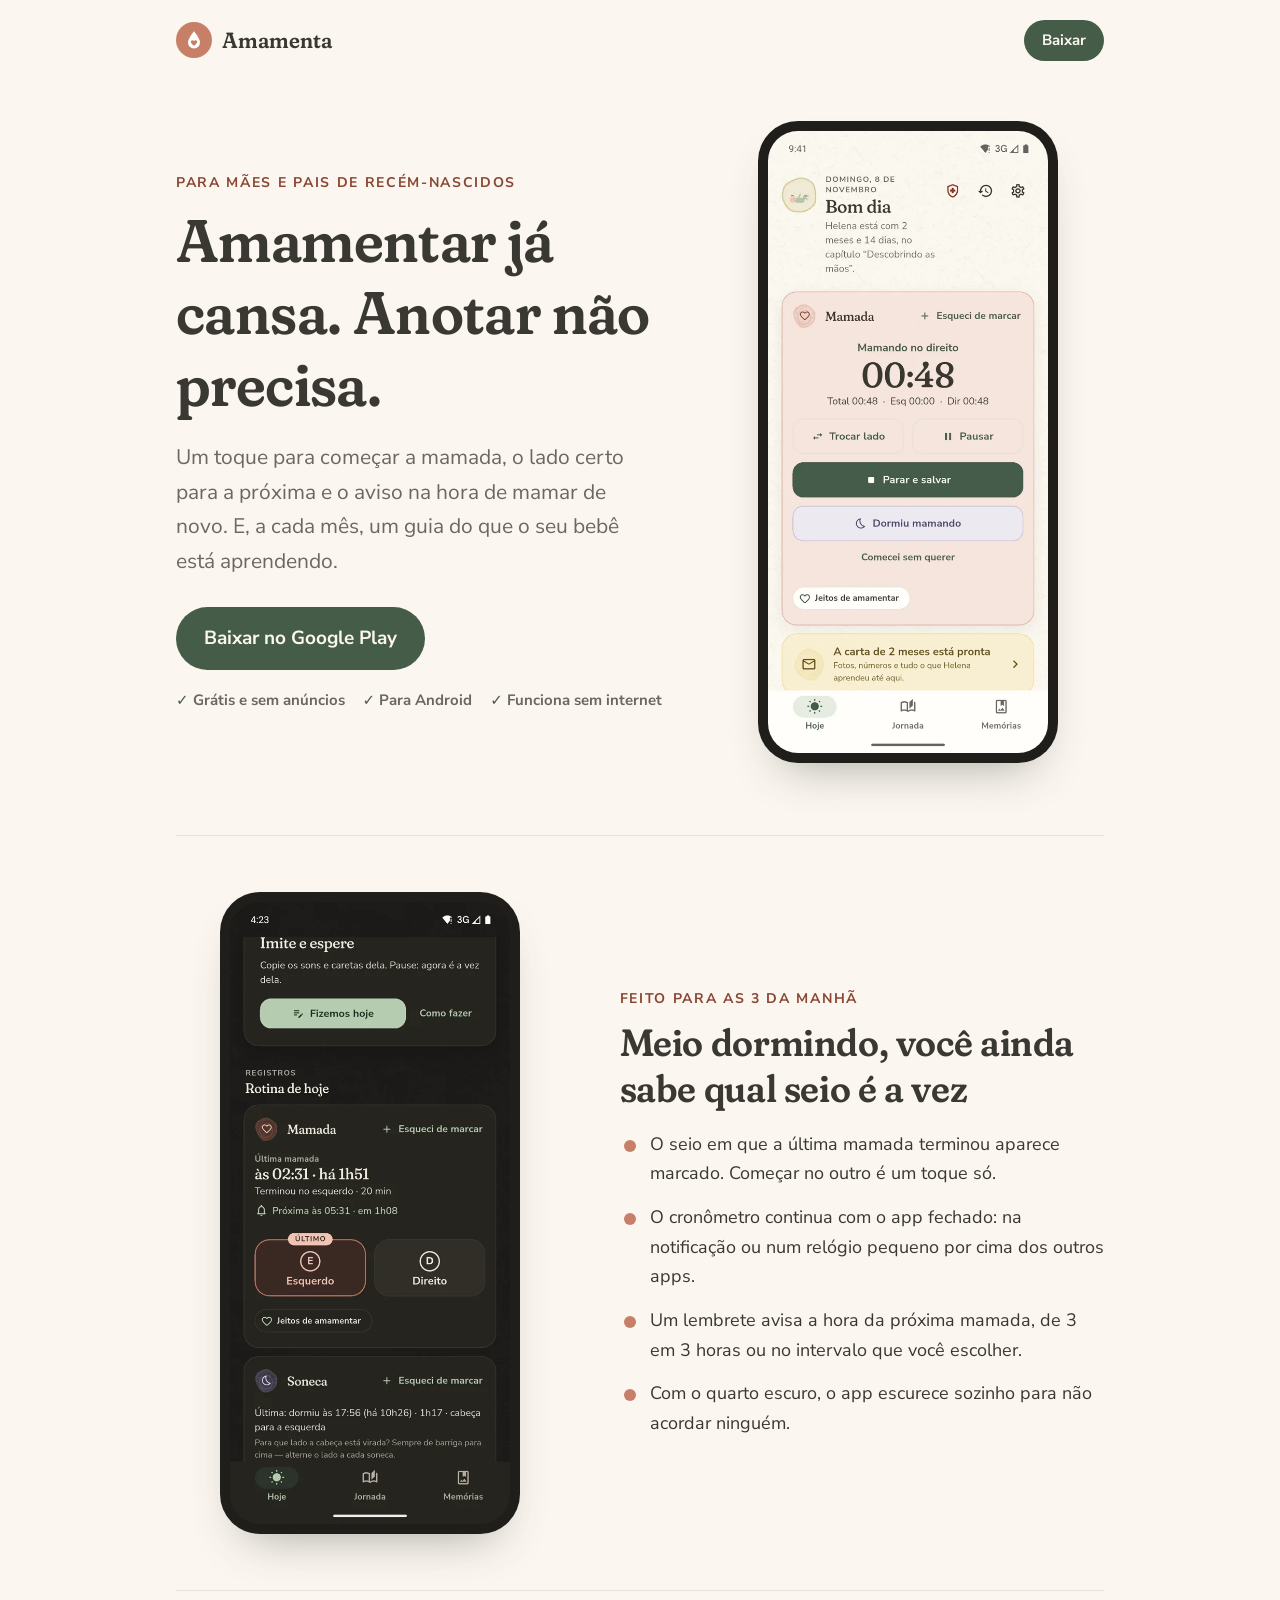
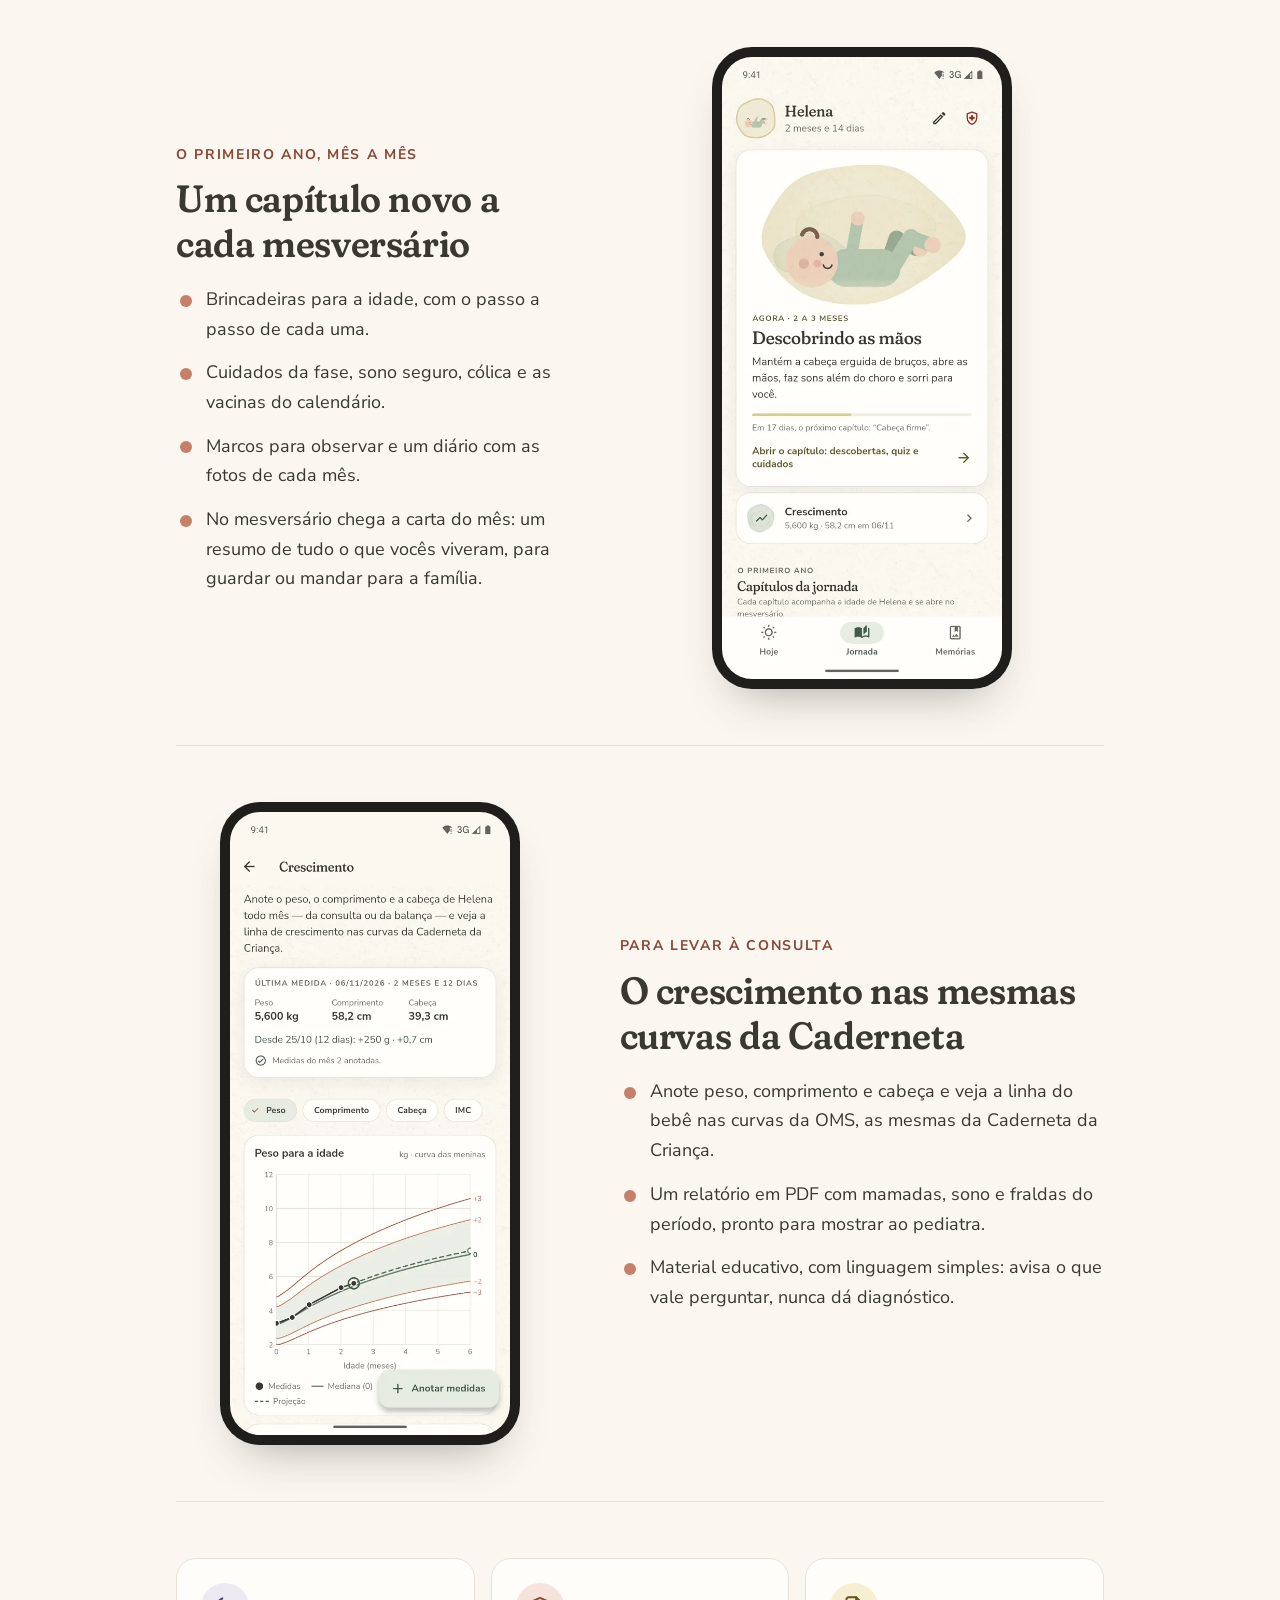
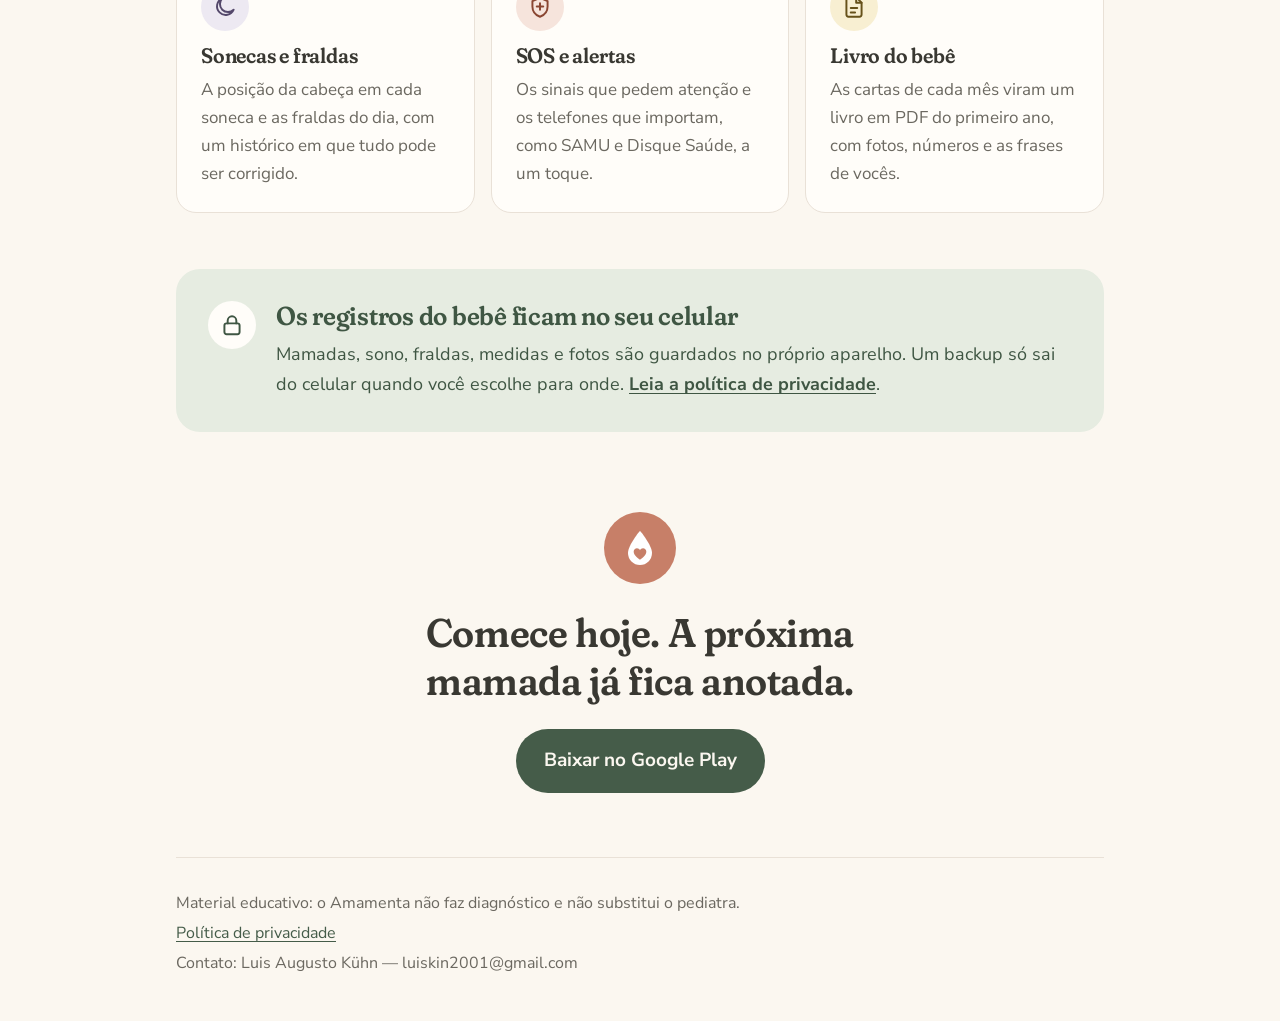
==== site/index.html @ a3dde6b7 "Add files via upload" ====
<!doctype html>
<html lang="pt-BR">
<head>
<meta charset="utf-8">
<meta name="viewport" content="width=device-width, initial-scale=1">
<title>Amamenta — o app da amamentação e do primeiro ano do bebê</title>
<meta name="description" content="Cronômetro de amamentação com o lado certo da próxima mamada, lembrete, sonecas, fraldas, curvas de crescimento e um guia do primeiro ano. Grátis, sem anúncios, para Android.">
<meta property="og:title" content="Amamenta">
<meta property="og:description" content="O lado certo da próxima mamada, o aviso na hora de mamar e um guia do primeiro ano do bebê. Grátis e sem anúncios.">
<meta property="og:type" content="website">
<meta property="og:locale" content="pt_BR">
<meta property="og:image" content="telas/cronometro.webp">
<link rel="icon" href="icone.svg" type="image/svg+xml">
<link rel="stylesheet" href="estilo.css">
</head>
<body>
<div class="pagina">
  <header class="topo">
    <a class="marca" href="./"><img src="icone.svg" alt="">Amamenta</a>
    <nav><a class="selo selo-pequeno" href="baixar.html">Baixar</a></nav>
  </header>

  <main>
    <section class="abertura">
      <div>
        <p class="sobretitulo">Para mães e pais de recém-nascidos</p>
        <h1>Amamentar já cansa. Anotar não precisa.</h1>
        <p class="lead">Um toque para começar a mamada, o lado certo para a próxima e o aviso na hora de mamar de novo. E, a cada mês, um guia do que o seu bebê está aprendendo.</p>
        <a class="selo selo-grande" href="baixar.html">Baixar no Google Play</a>
        <ul class="garantias">
          <li>Grátis e sem anúncios</li>
          <li>Para Android</li>
          <li>Funciona sem internet</li>
        </ul>
      </div>
      <figure class="celular">
        <img src="telas/cronometro.webp" width="540" height="1200" alt="Tela do Amamenta com uma mamada em andamento no seio direito, com os botões trocar lado, pausar e parar e salvar">
      </figure>
    </section>

    <section class="destaque">
      <figure class="celular">
        <img src="telas/noite-mamada.webp" width="540" height="1200" loading="lazy" alt="O Amamenta no tema escuro, de madrugada, mostrando a última mamada, o seio marcado como último e a hora da próxima">
      </figure>
      <div>
        <p class="sobretitulo">Feito para as 3 da manhã</p>
        <h2>Meio dormindo, você ainda sabe qual seio é a vez</h2>
        <ul class="beneficios">
          <li>O seio em que a última mamada terminou aparece marcado. Começar no outro é um toque só.</li>
          <li>O cronômetro continua com o app fechado: na notificação ou num relógio pequeno por cima dos outros apps.</li>
          <li>Um lembrete avisa a hora da próxima mamada, de 3 em 3 horas ou no intervalo que você escolher.</li>
          <li>Com o quarto escuro, o app escurece sozinho para não acordar ninguém.</li>
        </ul>
      </div>
    </section>

    <section class="destaque invertido">
      <figure class="celular">
        <img src="telas/jornada.webp" width="540" height="1200" loading="lazy" alt="Aba Jornada do Amamenta mostrando o capítulo Descobrindo as mãos, de 2 a 3 meses">
      </figure>
      <div>
        <p class="sobretitulo">O primeiro ano, mês a mês</p>
        <h2>Um capítulo novo a cada mesversário</h2>
        <ul class="beneficios">
          <li>Brincadeiras para a idade, com o passo a passo de cada uma.</li>
          <li>Cuidados da fase, sono seguro, cólica e as vacinas do calendário.</li>
          <li>Marcos para observar e um diário com as fotos de cada mês.</li>
          <li>No mesversário chega a carta do mês: um resumo de tudo o que vocês viveram, para guardar ou mandar para a família.</li>
        </ul>
      </div>
    </section>

    <section class="destaque">
      <figure class="celular">
        <img src="telas/crescimento.webp" width="540" height="1200" loading="lazy" alt="Gráfico de peso para a idade do Amamenta com as medidas do bebê sobre as curvas da OMS">
      </figure>
      <div>
        <p class="sobretitulo">Para levar à consulta</p>
        <h2>O crescimento nas mesmas curvas da Caderneta</h2>
        <ul class="beneficios">
          <li>Anote peso, comprimento e cabeça e veja a linha do bebê nas curvas da OMS, as mesmas da Caderneta da Criança.</li>
          <li>Um relatório em PDF com mamadas, sono e fraldas do período, pronto para mostrar ao pediatra.</li>
          <li>Material educativo, com linguagem simples: avisa o que vale perguntar, nunca dá diagnóstico.</li>
        </ul>
      </div>
    </section>

    <section class="recursos" aria-label="Também no app">
      <article class="cartao">
        <div class="mancha t-lavanda"><svg viewBox="0 0 24 24" aria-hidden="true"><path d="M20 14.5A8 8 0 1 1 9.5 4a6.5 6.5 0 0 0 10.5 10.5z"/></svg></div>
        <h3>Sonecas e fraldas</h3>
        <p>A posição da cabeça em cada soneca e as fraldas do dia, com um histórico em que tudo pode ser corrigido.</p>
      </article>
      <article class="cartao">
        <div class="mancha t-terracota"><svg viewBox="0 0 24 24" aria-hidden="true"><path d="M12 3.5l7 3v5c0 4.5-3 8-7 9.5-4-1.5-7-5-7-9.5v-5z"/><path d="M12 8.5v6M9 11.5h6"/></svg></div>
        <h3>SOS e alertas</h3>
        <p>Os sinais que pedem atenção e os telefones que importam, como SAMU e Disque Saúde, a um toque.</p>
      </article>
      <article class="cartao">
        <div class="mancha t-manteiga"><svg viewBox="0 0 24 24" aria-hidden="true"><path d="M14 3H7a2 2 0 0 0-2 2v14a2 2 0 0 0 2 2h10a2 2 0 0 0 2-2V8z"/><path d="M14 3v5h5M9 13h6M9 17h4"/></svg></div>
        <h3>Livro do bebê</h3>
        <p>As cartas de cada mês viram um livro em PDF do primeiro ano, com fotos, números e as frases de vocês.</p>
      </article>
    </section>

    <section class="faixa">
      <div class="mancha t-salvia" style="background: var(--superficie)"><svg viewBox="0 0 24 24" aria-hidden="true"><rect x="5" y="10.5" width="14" height="10" rx="2"/><path d="M8 10.5V8a4 4 0 0 1 8 0v2.5"/></svg></div>
      <div>
        <h2>Os registros do bebê ficam no seu celular</h2>
        <p>Mamadas, sono, fraldas, medidas e fotos são guardados no próprio aparelho. Um backup só sai do celular quando você escolhe para onde. <a href="privacidade.html">Leia a política de privacidade</a>.</p>
      </div>
    </section>

    <section class="chamada-final">
      <img src="icone.svg" alt="" width="72" height="72">
      <h2>Comece hoje. A próxima mamada já fica anotada.</h2>
      <a class="selo selo-grande" href="baixar.html">Baixar no Google Play</a>
    </section>
  </main>

  <footer class="rodape">
    <p>Material educativo: o Amamenta não faz diagnóstico e não substitui o pediatra.</p>
    <p><a href="privacidade.html">Política de privacidade</a></p>
    <p>Contato: Luis Augusto Kühn — luiskin2001@gmail.com</p>
  </footer>
</div>
</body>
</html>
---- site/estilo.css ----
/* Mesma paleta do app (lib/ui/design/cores.dart): papel, sálvia e terracota. */
@font-face { font-family: "Fraunces"; src: url("fontes/Fraunces-600.ttf") format("truetype"); font-weight: 600; font-display: swap; }
@font-face { font-family: "Nunito Sans"; src: url("fontes/NunitoSans-400.ttf") format("truetype"); font-weight: 400; font-display: swap; }
@font-face { font-family: "Nunito Sans"; src: url("fontes/NunitoSans-700.ttf") format("truetype"); font-weight: 700; font-display: swap; }

:root {
  color-scheme: light;
  --fundo: #FBF7F0;
  --superficie: #FFFDF9;
  --borda: #E9E1D7;
  --texto: #393832;
  --suave: #6B6860;
  --acao: #455C49;
  --salvia-lavagem: #E6ECE1;
  --salvia-tinta: #3F5643;
  --terracota: #C77F68;
  --terracota-lavagem: #F6E4DC;
  --terracota-tinta: #8A4632;
  --lavanda-lavagem: #EDE9F2;
  --lavanda-tinta: #54486B;
  --manteiga-lavagem: #F8EFD2;
  --manteiga-tinta: #66511A;
}
@media (prefers-color-scheme: dark) {
  :root {
    color-scheme: dark;
    --fundo: #1C1B18;
    --superficie: #26241F;
    --borda: #3B3831;
    --texto: #EEE9DF;
    --suave: #B7B0A4;
    --acao: #B5CDB0;
    --salvia-lavagem: #2B3329;
    --salvia-tinta: #C9D9C2;
    --terracota: #B9735E;
    --terracota-lavagem: #3A2923;
    --terracota-tinta: #F1C4B4;
    --lavanda-lavagem: #2E2B35;
    --lavanda-tinta: #D9D1E8;
    --manteiga-lavagem: #353020;
    --manteiga-tinta: #EEDB9A;
  }
}

* { box-sizing: border-box; }
html { -webkit-text-size-adjust: 100%; }
body {
  margin: 0;
  background: var(--fundo);
  color: var(--texto);
  font: 400 18px/1.65 "Nunito Sans", system-ui, -apple-system, "Segoe UI", Roboto, sans-serif;
}
a { color: var(--acao); text-underline-offset: 3px; }
a:hover { text-decoration-thickness: 2px; }
h1, h2, h3 { font-family: "Fraunces", Georgia, serif; font-weight: 600; line-height: 1.2; letter-spacing: -0.01em; }

.pagina { max-width: 960px; margin: 0 auto; padding: 0 16px; }
.estreita { max-width: 680px; }

.topo { display: flex; align-items: center; justify-content: space-between; gap: 16px; padding: 20px 0; }
.marca { display: flex; align-items: center; gap: 10px; color: var(--texto); text-decoration: none; font-family: "Fraunces", Georgia, serif; font-weight: 600; font-size: 22px; }
.marca img { width: 36px; height: 36px; }
.topo nav { display: flex; gap: 20px; white-space: nowrap; }
.topo nav a { font-weight: 700; font-size: 16px; text-decoration: none; }

.abertura { display: grid; grid-template-columns: 1.25fr 1fr; gap: 48px; align-items: center; padding: 40px 0 72px; }
.abertura h1 { font-size: clamp(38px, 6vw, 60px); margin: 0 0 20px; }
.lead { font-size: 21px; color: var(--suave); margin: 0 0 28px; max-width: 36ch; }
.sobretitulo { margin: 0 0 10px; font-size: 14px; font-weight: 700; letter-spacing: 0.12em; text-transform: uppercase; color: var(--terracota-tinta); }
.selo { display: inline-flex; align-items: center; gap: 8px; padding: 12px 20px; border-radius: 999px; background: var(--acao); color: var(--fundo); font-weight: 700; text-decoration: none; }
.selo:hover { filter: brightness(1.08); text-decoration: none; }
.selo-grande { padding: 16px 28px; font-size: 19px; }
.topo nav a.selo-pequeno { padding: 8px 18px; font-size: 15px; color: var(--fundo); }
.garantias { list-style: none; padding: 0; margin: 18px 0 0; display: flex; flex-wrap: wrap; gap: 6px 18px; color: var(--suave); font-size: 15px; font-weight: 700; }
.garantias li::before { content: "✓ "; color: var(--acao); }

/* Telas do app numa moldura de celular */
.celular { margin: 0; justify-self: center; width: min(300px, 100%); border-radius: 40px; padding: 10px; background: #1F1E1B; box-shadow: 0 24px 48px -24px rgba(57, 56, 50, 0.45); }
.celular img { display: block; width: 100%; height: auto; border-radius: 30px; }

.destaque { display: grid; grid-template-columns: 1fr 1.25fr; gap: 56px; align-items: center; padding: 56px 0; border-top: 1px solid var(--borda); }
.destaque.invertido figure { order: 2; }
.destaque h2 { font-size: clamp(28px, 4vw, 38px); margin: 0 0 18px; }
.beneficios { list-style: none; padding: 0; margin: 0; display: grid; gap: 14px; }
.beneficios li { position: relative; padding-left: 30px; }
.beneficios li::before { content: ""; position: absolute; left: 4px; top: 0.55em; width: 12px; height: 12px; border-radius: 50%; background: var(--terracota); }

.chamada-final { text-align: center; padding: 24px 0 64px; }
.chamada-final h2 { font-size: clamp(28px, 4.5vw, 40px); margin: 16px auto 24px; max-width: 18ch; }

.recursos { display: grid; grid-template-columns: repeat(3, 1fr); gap: 16px; padding: 56px 0; border-top: 1px solid var(--borda); }
.cartao { background: var(--superficie); border: 1px solid var(--borda); border-radius: 20px; padding: 24px; }
.cartao h3 { font-size: 21px; margin: 12px 0 8px; }
.cartao p { margin: 0; color: var(--suave); font-size: 17px; }
.mancha { width: 48px; height: 48px; border-radius: 50%; display: grid; place-items: center; }
.mancha svg { width: 26px; height: 26px; fill: none; stroke: currentColor; stroke-width: 1.8; stroke-linecap: round; stroke-linejoin: round; }
.t-terracota { background: var(--terracota-lavagem); color: var(--terracota-tinta); }
.t-salvia { background: var(--salvia-lavagem); color: var(--salvia-tinta); }
.t-lavanda { background: var(--lavanda-lavagem); color: var(--lavanda-tinta); }
.t-manteiga { background: var(--manteiga-lavagem); color: var(--manteiga-tinta); }

.faixa { background: var(--salvia-lavagem); color: var(--salvia-tinta); border-radius: 24px; padding: 32px; margin-bottom: 56px; display: grid; grid-template-columns: auto 1fr; gap: 20px; align-items: start; }
.faixa h2 { margin: 0 0 8px; font-size: 26px; }
.faixa p { margin: 0; }
.faixa a { color: inherit; font-weight: 700; }

.rodape { border-top: 1px solid var(--borda); padding: 28px 0 40px; color: var(--suave); font-size: 16px; }
.rodape p { margin: 4px 0; }

/* Política de privacidade */
.politica h1 { font-size: clamp(30px, 5vw, 40px); margin: 24px 0 4px; }
.politica h2 { font-size: 23px; margin: 36px 0 8px; color: var(--acao); }
.politica p, .politica li { margin: 8px 0; }
.politica ul { padding-left: 22px; }
.politica .data { color: var(--suave); font-size: 16px; margin: 0; }

@media (max-width: 760px) {
  body { font-size: 17px; }
  .abertura { grid-template-columns: 1fr; gap: 40px; padding: 16px 0 48px; }
  .lead { font-size: 19px; }
  .destaque { grid-template-columns: 1fr; gap: 32px; padding: 40px 0; }
  .destaque figure, .destaque.invertido figure { order: 2; }
  .celular { width: min(270px, 80%); }
  .recursos { grid-template-columns: 1fr; }
  .faixa { grid-template-columns: 1fr; padding: 24px; }
}

/* Baixar */
.convite h1 { font-size: clamp(32px, 5.5vw, 44px); margin: 24px 0 12px; }
.convite p { font-size: 19px; color: var(--suave); margin: 0 0 32px; }
.passos { list-style: none; margin: 0 0 40px; padding: 0; display: grid; gap: 16px; }
.passos .cartao { display: grid; grid-template-columns: auto 1fr; gap: 20px; align-items: start; }
.passos h2 { font-size: 22px; margin: 6px 0 8px; }
.passos p { margin: 0 0 18px; color: var(--suave); font-size: 17px; }
.passos strong { color: var(--texto); }
.numero { width: 48px; height: 48px; border-radius: 50%; display: grid; place-items: center; font-family: "Fraunces", Georgia, serif; font-weight: 600; font-size: 22px; }
.duvidas { margin-bottom: 48px; }
.duvidas h2 { font-size: 26px; margin: 0 0 8px; }
.duvidas h3 { font-family: "Nunito Sans", system-ui, sans-serif; font-weight: 700; font-size: 18px; margin: 24px 0 4px; }
.duvidas p { margin: 0; color: var(--suave); }
@media (max-width: 760px) {
  .passos .cartao { grid-template-columns: 1fr; gap: 8px; }
}
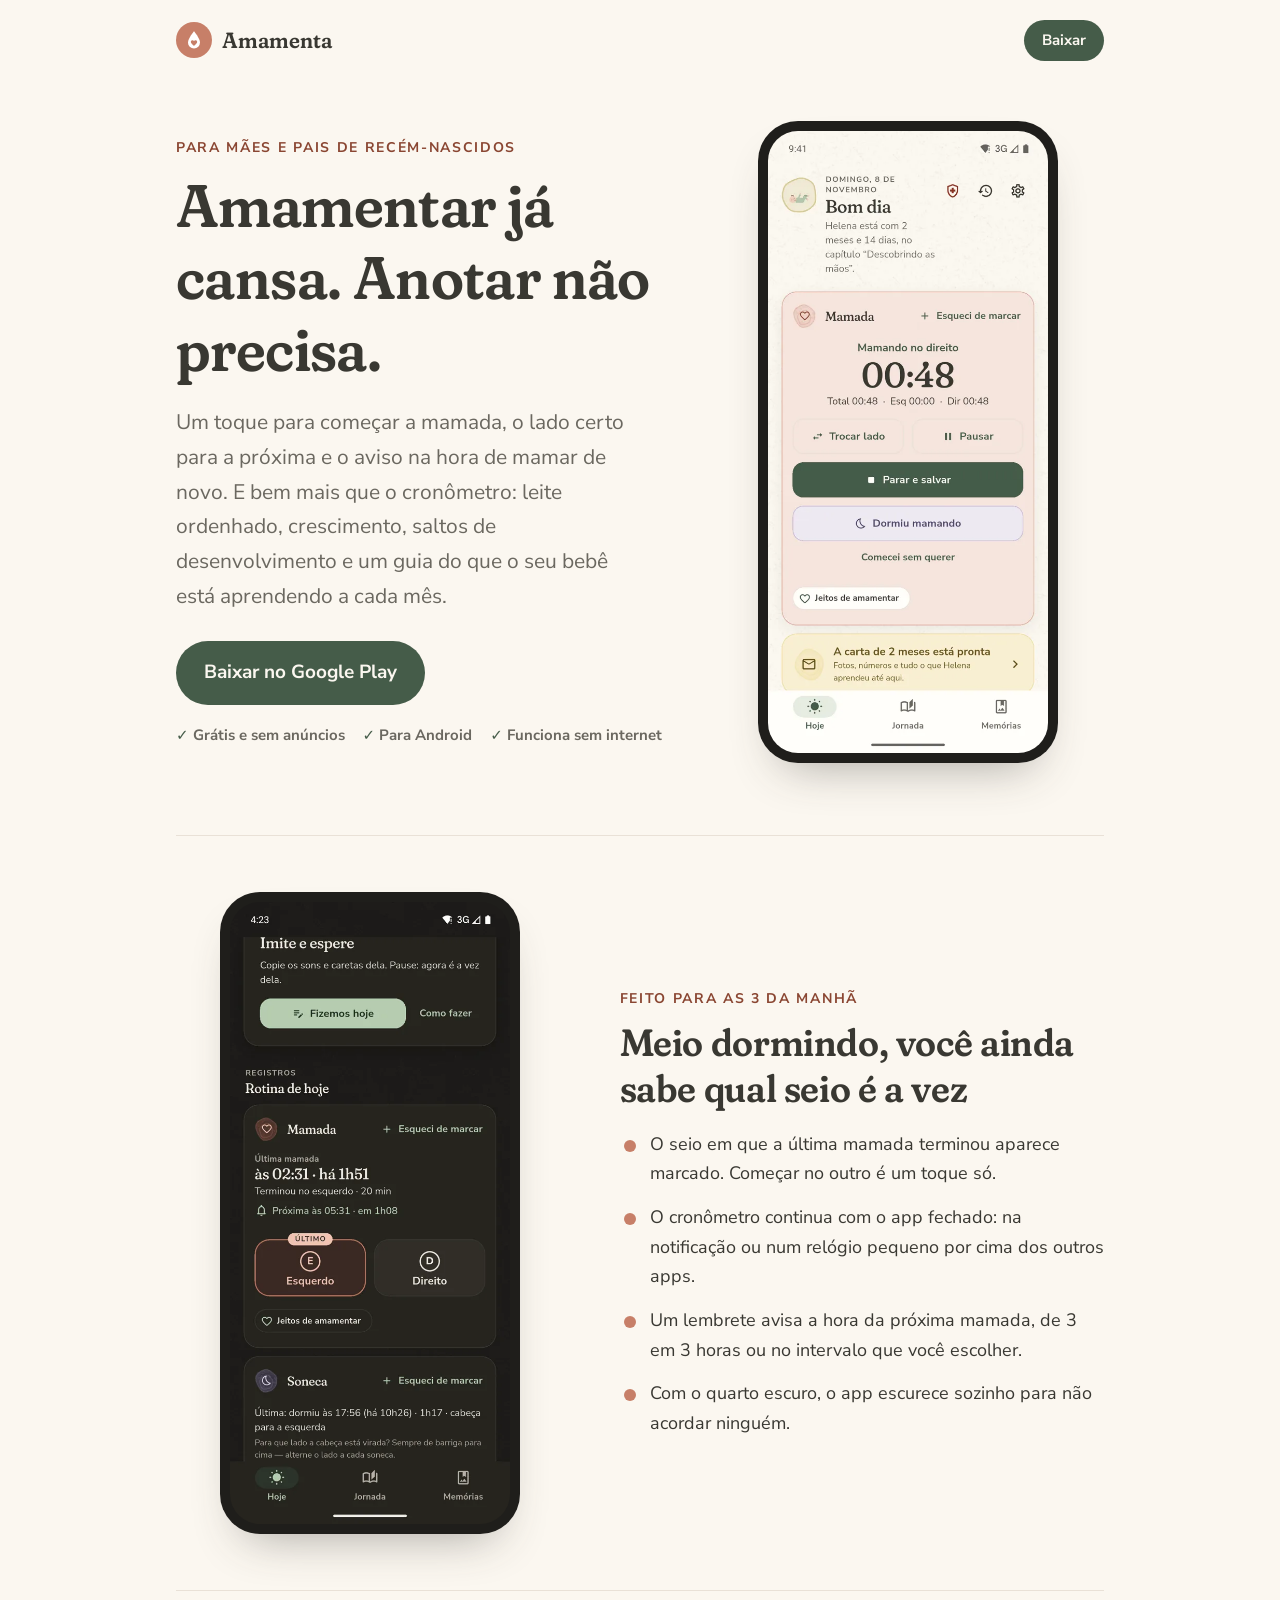
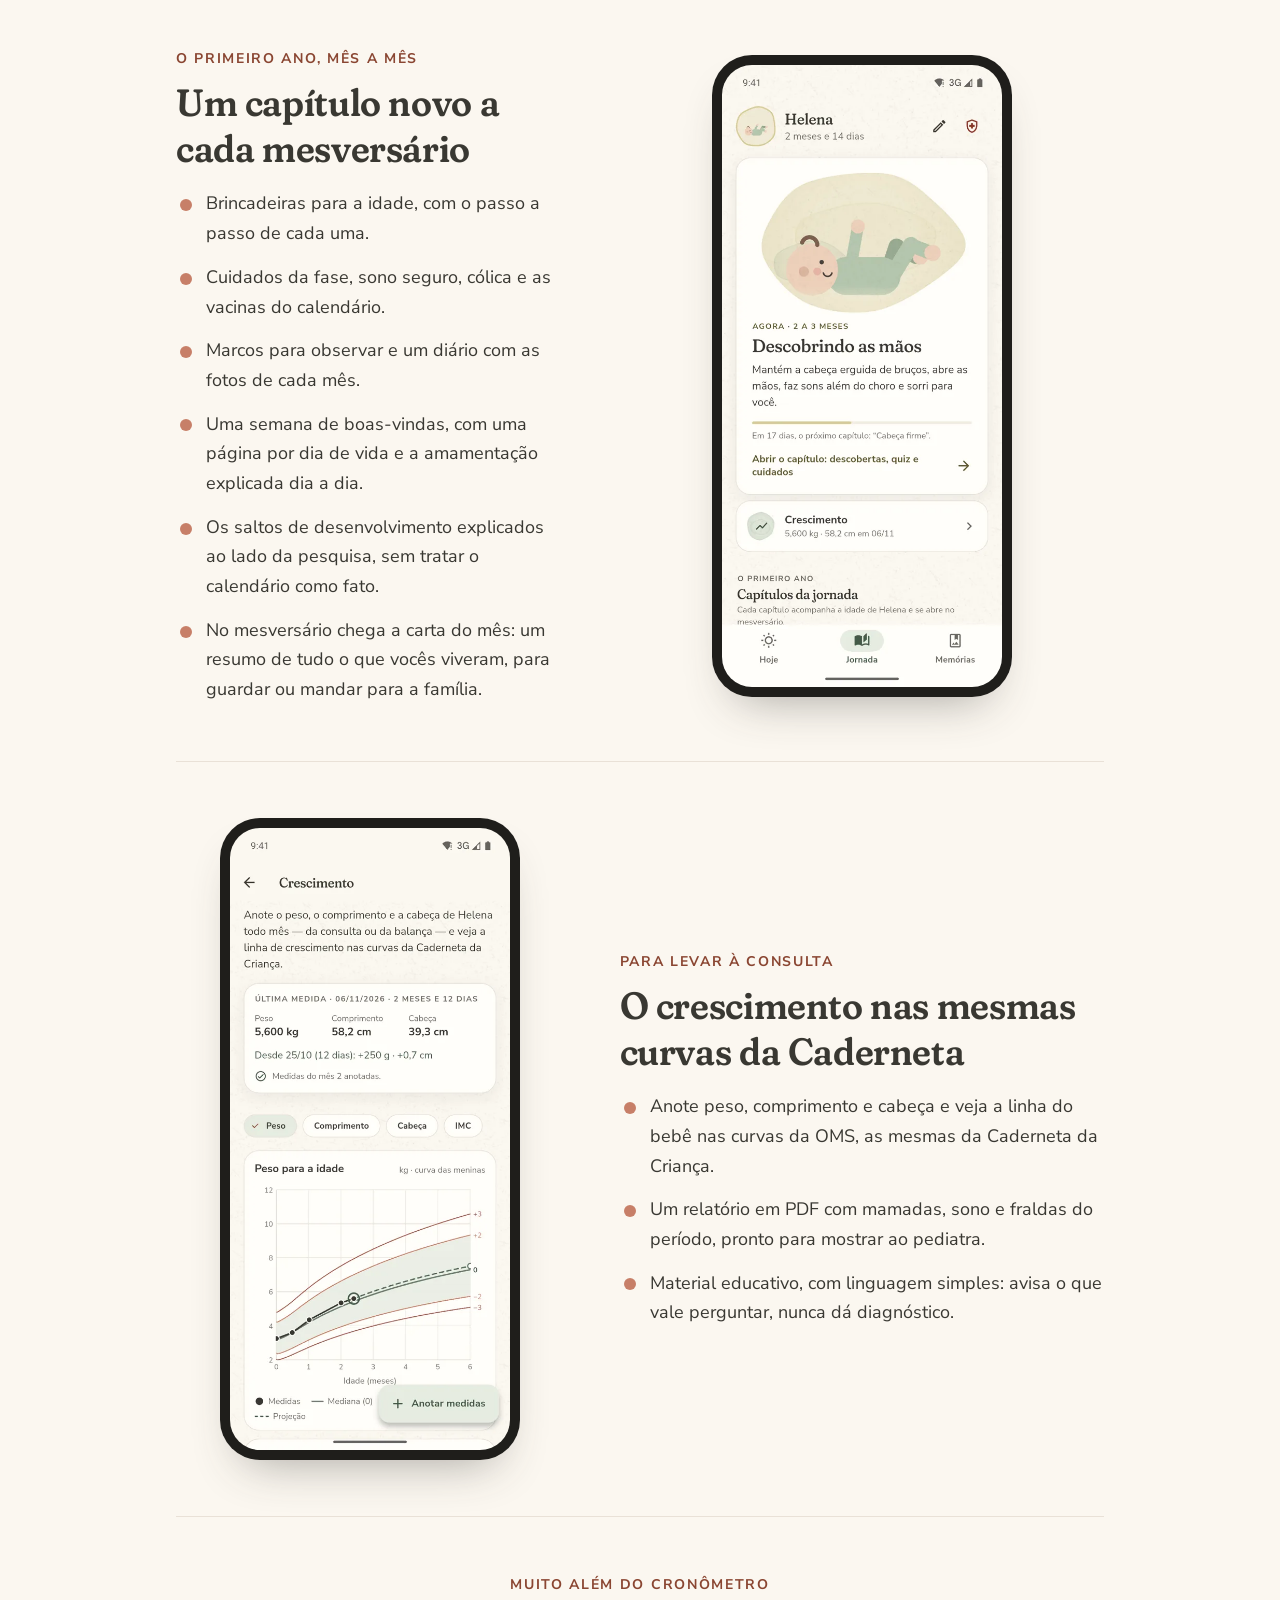
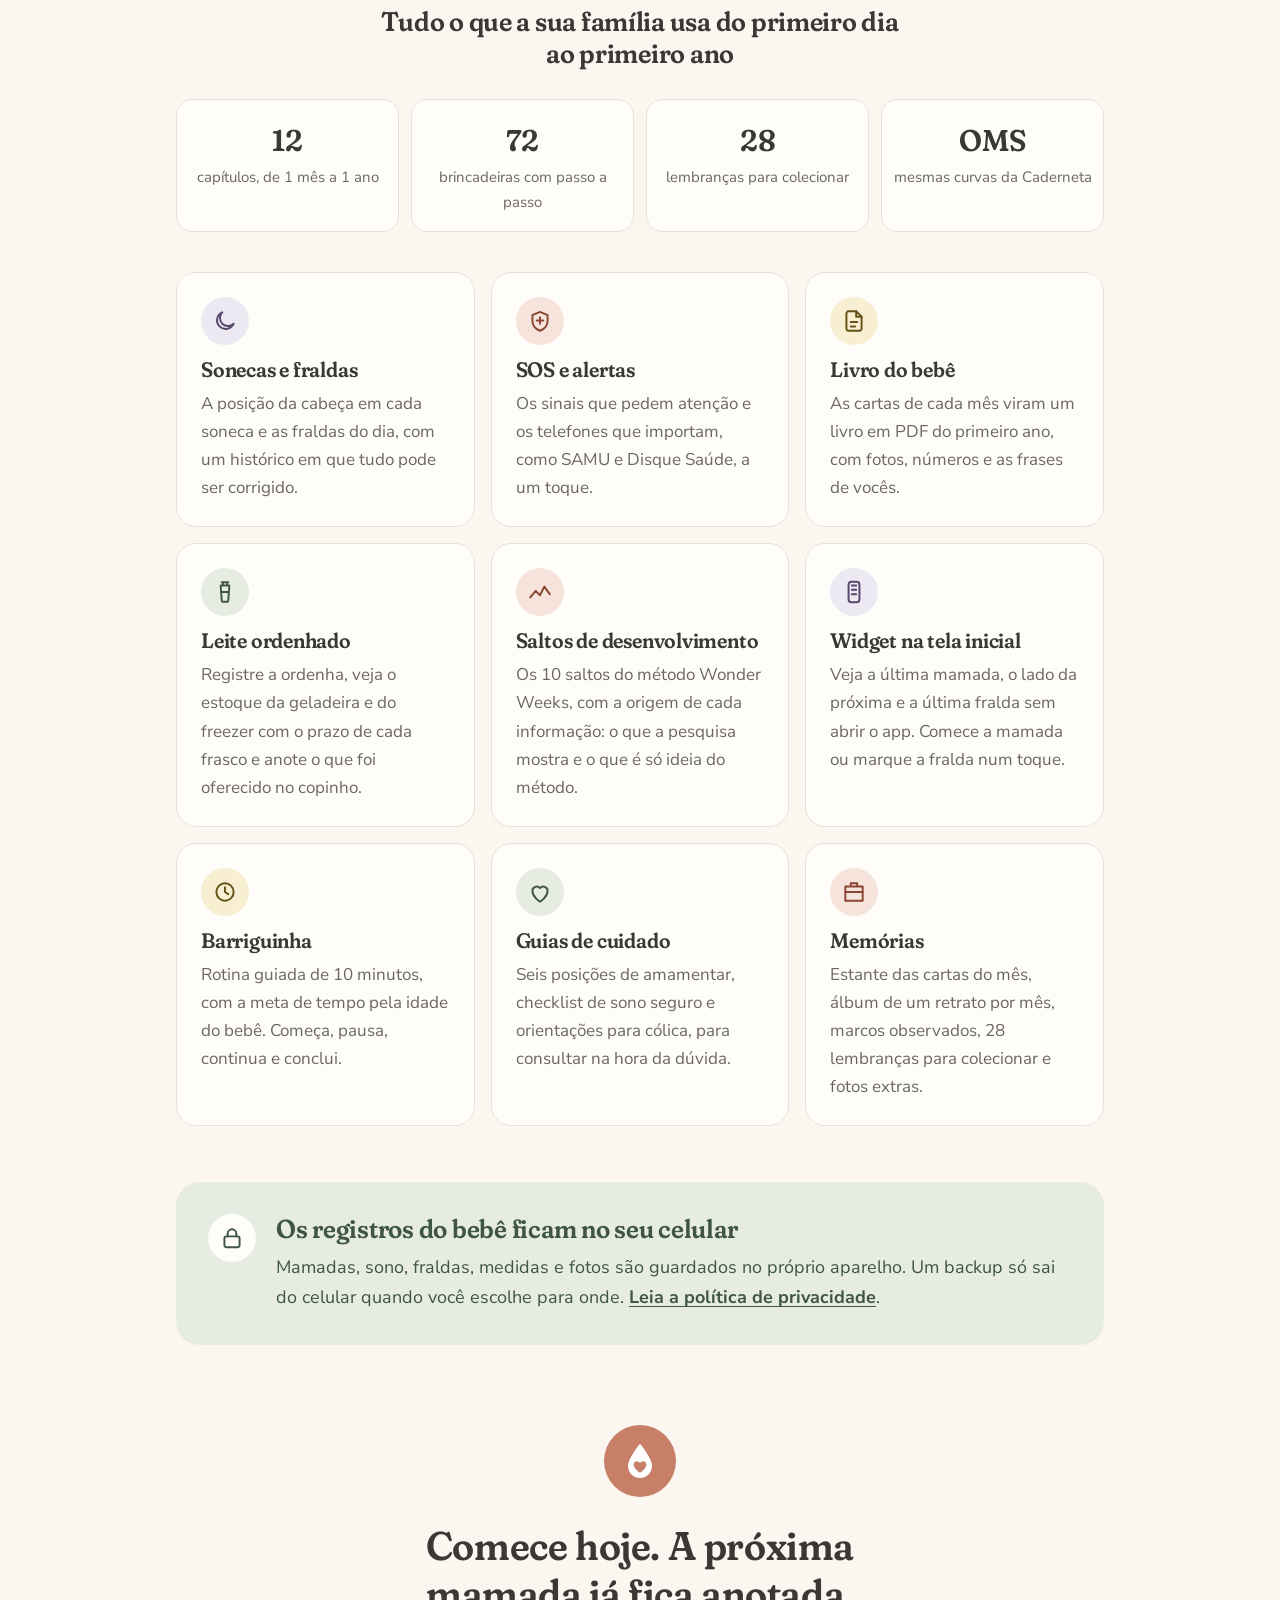
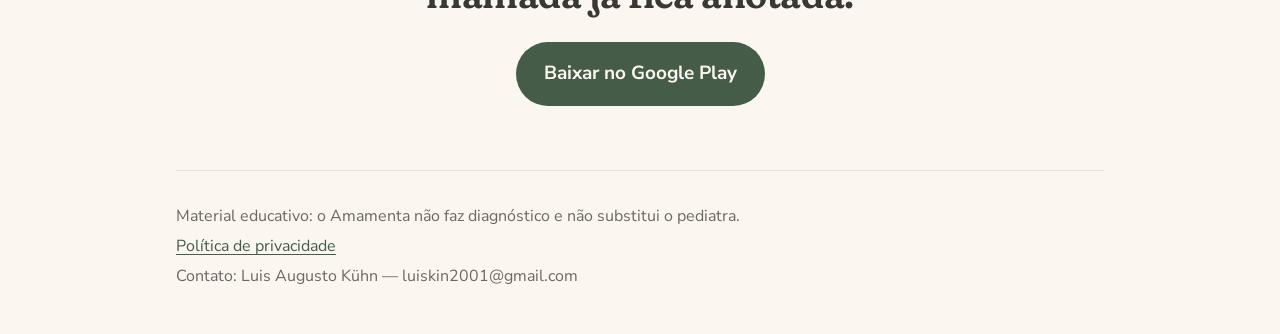
==== commit c7299054: "Site: seção Muito além do cronômetro, números e novos recursos (leite, saltos, widget, barriguinha, " ====
--- a/site/index.html
+++ b/site/index.html
@@ -3,10 +3,10 @@
 <head>
 <meta charset="utf-8">
 <meta name="viewport" content="width=device-width, initial-scale=1">
-<title>Amamenta — o app da amamentação e do primeiro ano do bebê</title>
-<meta name="description" content="Cronômetro de amamentação com o lado certo da próxima mamada, lembrete, sonecas, fraldas, curvas de crescimento e um guia do primeiro ano. Grátis, sem anúncios, para Android.">
+<title>Amamenta — amamentação, leite ordenhado e o primeiro ano do bebê</title>
+<meta name="description" content="Cronômetro de amamentação, leite ordenhado e estoque, sonecas, fraldas, curvas da OMS, saltos de desenvolvimento e um guia do primeiro ano do bebê, mês a mês. Grátis, sem anúncios, para Android.">
 <meta property="og:title" content="Amamenta">
-<meta property="og:description" content="O lado certo da próxima mamada, o aviso na hora de mamar e um guia do primeiro ano do bebê. Grátis e sem anúncios.">
+<meta property="og:description" content="Amamentação, leite ordenhado, crescimento, saltos de desenvolvimento e um guia do primeiro ano do bebê. Grátis e sem anúncios.">
 <meta property="og:type" content="website">
 <meta property="og:locale" content="pt_BR">
 <meta property="og:image" content="telas/cronometro.webp">
@@ -25,7 +25,7 @@
       <div>
         <p class="sobretitulo">Para mães e pais de recém-nascidos</p>
         <h1>Amamentar já cansa. Anotar não precisa.</h1>
-        <p class="lead">Um toque para começar a mamada, o lado certo para a próxima e o aviso na hora de mamar de novo. E, a cada mês, um guia do que o seu bebê está aprendendo.</p>
+        <p class="lead">Um toque para começar a mamada, o lado certo para a próxima e o aviso na hora de mamar de novo. E bem mais que o cronômetro: leite ordenhado, crescimento, saltos de desenvolvimento e um guia do que o seu bebê está aprendendo a cada mês.</p>
         <a class="selo selo-grande" href="baixar.html">Baixar no Google Play</a>
         <ul class="garantias">
           <li>Grátis e sem anúncios</li>
@@ -65,6 +65,8 @@
           <li>Brincadeiras para a idade, com o passo a passo de cada uma.</li>
           <li>Cuidados da fase, sono seguro, cólica e as vacinas do calendário.</li>
           <li>Marcos para observar e um diário com as fotos de cada mês.</li>
+          <li>Uma semana de boas-vindas, com uma página por dia de vida e a amamentação explicada dia a dia.</li>
+          <li>Os saltos de desenvolvimento explicados ao lado da pesquisa, sem tratar o calendário como fato.</li>
           <li>No mesversário chega a carta do mês: um resumo de tudo o que vocês viveram, para guardar ou mandar para a família.</li>
         </ul>
       </div>
@@ -85,6 +87,17 @@
       </div>
     </section>
 
+    <section class="chamada-recursos">
+      <p class="sobretitulo">Muito além do cronômetro</p>
+      <h2>Tudo o que a sua família usa do primeiro dia ao primeiro ano</h2>
+      <ul class="numeros">
+        <li><strong>12</strong> capítulos, de 1 mês a 1 ano</li>
+        <li><strong>72</strong> brincadeiras com passo a passo</li>
+        <li><strong>28</strong> lembranças para colecionar</li>
+        <li><strong>OMS</strong> mesmas curvas da Caderneta</li>
+      </ul>
+    </section>
+
     <section class="recursos" aria-label="Também no app">
       <article class="cartao">
         <div class="mancha t-lavanda"><svg viewBox="0 0 24 24" aria-hidden="true"><path d="M20 14.5A8 8 0 1 1 9.5 4a6.5 6.5 0 0 0 10.5 10.5z"/></svg></div>
@@ -100,6 +113,36 @@
         <div class="mancha t-manteiga"><svg viewBox="0 0 24 24" aria-hidden="true"><path d="M14 3H7a2 2 0 0 0-2 2v14a2 2 0 0 0 2 2h10a2 2 0 0 0 2-2V8z"/><path d="M14 3v5h5M9 13h6M9 17h4"/></svg></div>
         <h3>Livro do bebê</h3>
         <p>As cartas de cada mês viram um livro em PDF do primeiro ano, com fotos, números e as frases de vocês.</p>
+      </article>
+      <article class="cartao">
+        <div class="mancha t-salvia"><svg viewBox="0 0 24 24" aria-hidden="true"><path d="M9 3h6M10 3v3h4V3M8 6h8l-1 14a1 1 0 0 1-1 1h-4a1 1 0 0 1-1-1z"/><path d="M9 12h6"/></svg></div>
+        <h3>Leite ordenhado</h3>
+        <p>Registre a ordenha, veja o estoque da geladeira e do freezer com o prazo de cada frasco e anote o que foi oferecido no copinho.</p>
+      </article>
+      <article class="cartao">
+        <div class="mancha t-terracota"><svg viewBox="0 0 24 24" aria-hidden="true"><path d="M3 17l5-6 4 4 4-8 5 7"/></svg></div>
+        <h3>Saltos de desenvolvimento</h3>
+        <p>Os 10 saltos do método Wonder Weeks, com a origem de cada informação: o que a pesquisa mostra e o que é só ideia do método.</p>
+      </article>
+      <article class="cartao">
+        <div class="mancha t-lavanda"><svg viewBox="0 0 24 24" aria-hidden="true"><rect x="7" y="2.5" width="10" height="19" rx="2.5"/><path d="M10 6h4M10 10h4M10 14h4"/></svg></div>
+        <h3>Widget na tela inicial</h3>
+        <p>Veja a última mamada, o lado da próxima e a última fralda sem abrir o app. Comece a mamada ou marque a fralda num toque.</p>
+      </article>
+      <article class="cartao">
+        <div class="mancha t-manteiga"><svg viewBox="0 0 24 24" aria-hidden="true"><circle cx="12" cy="12" r="8"/><path d="M12 7.5V12l3 2"/></svg></div>
+        <h3>Barriguinha</h3>
+        <p>Rotina guiada de 10 minutos, com a meta de tempo pela idade do bebê. Começa, pausa, continua e conclui.</p>
+      </article>
+      <article class="cartao">
+        <div class="mancha t-salvia"><svg viewBox="0 0 24 24" aria-hidden="true"><path d="M12 21s-7-4.4-7-10a4 4 0 0 1 7-2.6A4 4 0 0 1 19 11c0 5.6-7 10-7 10z"/></svg></div>
+        <h3>Guias de cuidado</h3>
+        <p>Seis posições de amamentar, checklist de sono seguro e orientações para cólica, para consultar na hora da dúvida.</p>
+      </article>
+      <article class="cartao">
+        <div class="mancha t-terracota"><svg viewBox="0 0 24 24" aria-hidden="true"><path d="M4 7h16v13H4zM9 7V4h6v3"/><path d="M4 12h16"/></svg></div>
+        <h3>Memórias</h3>
+        <p>Estante das cartas do mês, álbum de um retrato por mês, marcos observados, 28 lembranças para colecionar e fotos extras.</p>
       </article>
     </section>
 
--- a/site/estilo.css
+++ b/site/estilo.css
@@ -89,6 +89,11 @@
 .chamada-final h2 { font-size: clamp(28px, 4.5vw, 40px); margin: 16px auto 24px; max-width: 18ch; }
 
 .recursos { display: grid; grid-template-columns: repeat(3, 1fr); gap: 16px; padding: 56px 0; border-top: 1px solid var(--borda); }
+.chamada-recursos { text-align: center; padding: 56px 0 8px; border-top: 1px solid var(--borda); }
+.chamada-recursos h2 { max-width: 20em; margin: 0 auto 28px; }
+.numeros { list-style: none; margin: 0; padding: 0; display: grid; grid-template-columns: repeat(4, 1fr); gap: 12px; }
+.numeros li { background: var(--superficie); border: 1px solid var(--borda); border-radius: 16px; padding: 16px 8px; color: var(--suave); font-size: 15px; }
+.numeros strong { display: block; font-family: "Fraunces", Georgia, serif; font-size: 30px; color: var(--texto, inherit); }
 .cartao { background: var(--superficie); border: 1px solid var(--borda); border-radius: 20px; padding: 24px; }
 .cartao h3 { font-size: 21px; margin: 12px 0 8px; }
 .cartao p { margin: 0; color: var(--suave); font-size: 17px; }
@@ -122,6 +127,7 @@
   .destaque figure, .destaque.invertido figure { order: 2; }
   .celular { width: min(270px, 80%); }
   .recursos { grid-template-columns: 1fr; }
+  .numeros { grid-template-columns: repeat(2, 1fr); }
   .faixa { grid-template-columns: 1fr; padding: 24px; }
 }
 
@@ -141,3 +147,4 @@
 @media (max-width: 760px) {
   .passos .cartao { grid-template-columns: 1fr; gap: 8px; }
 }
+.chamada-recursos + .recursos { border-top: 0; padding-top: 32px; }
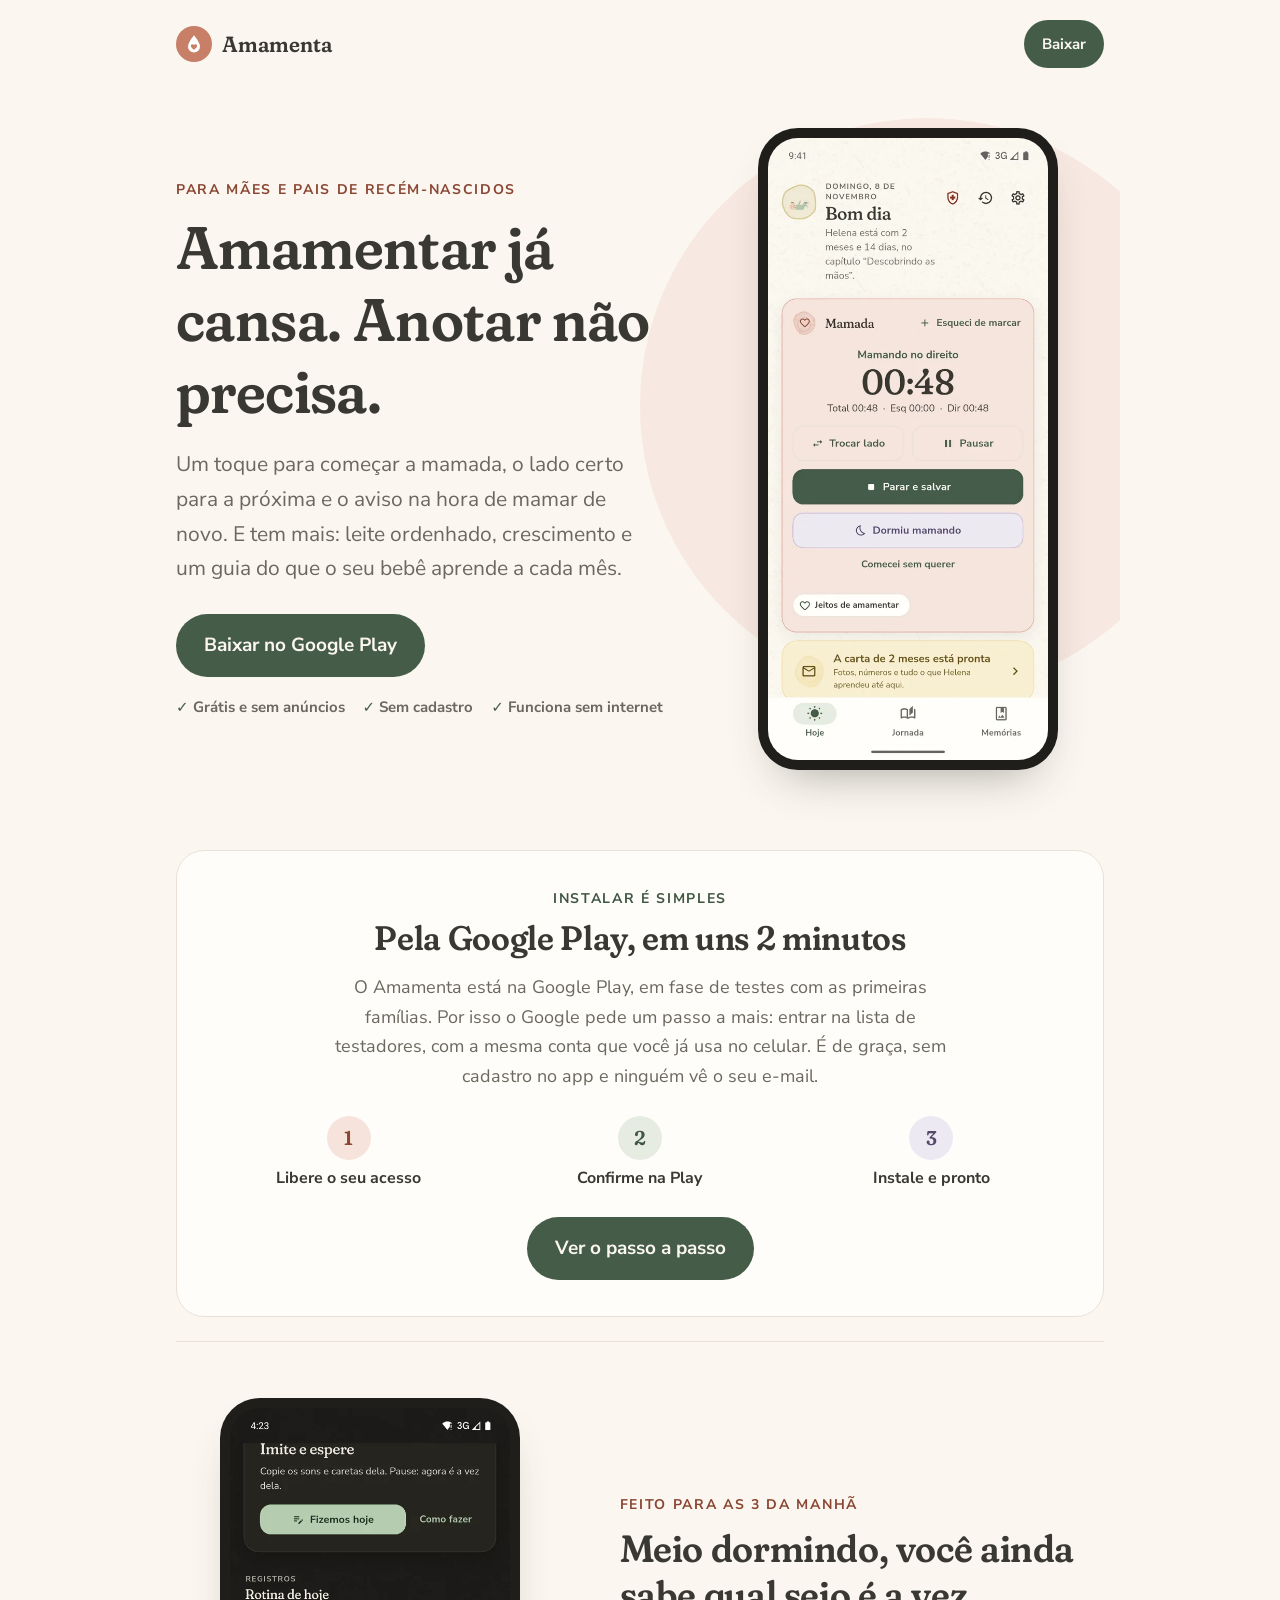
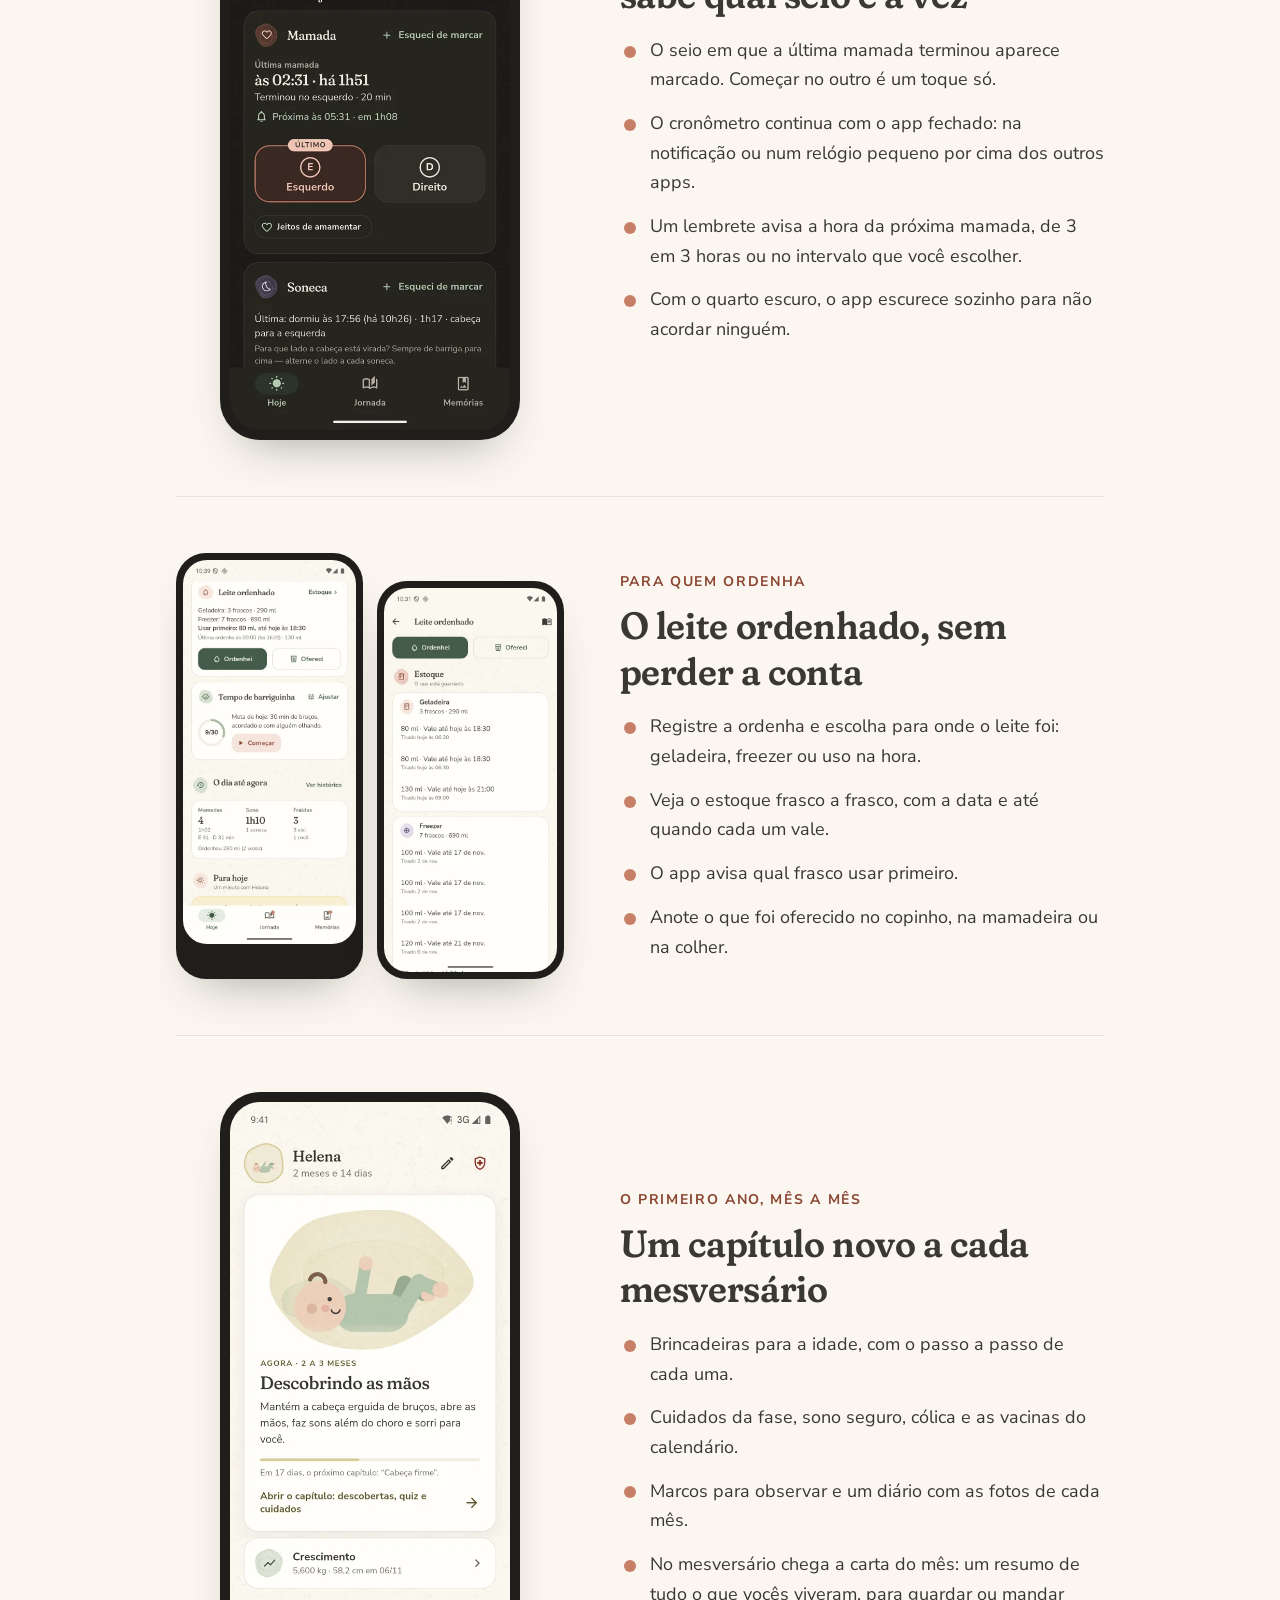
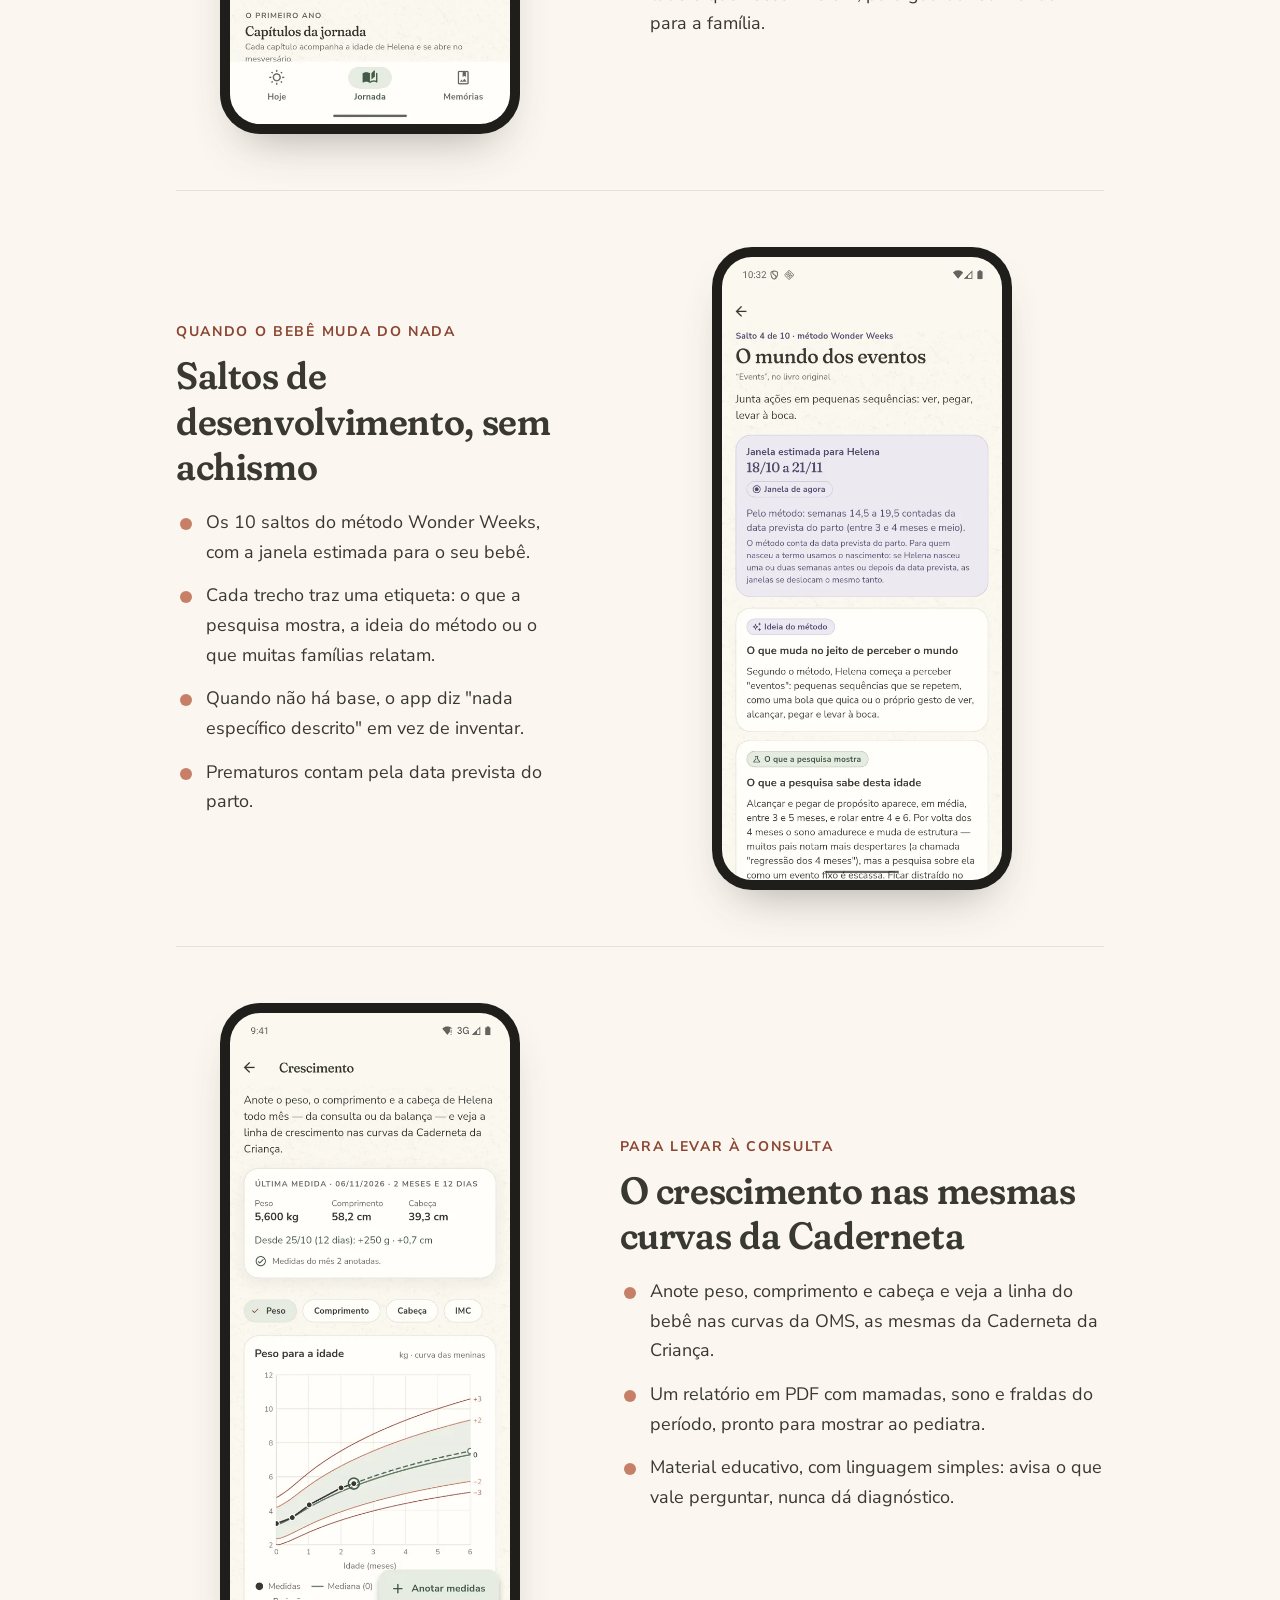
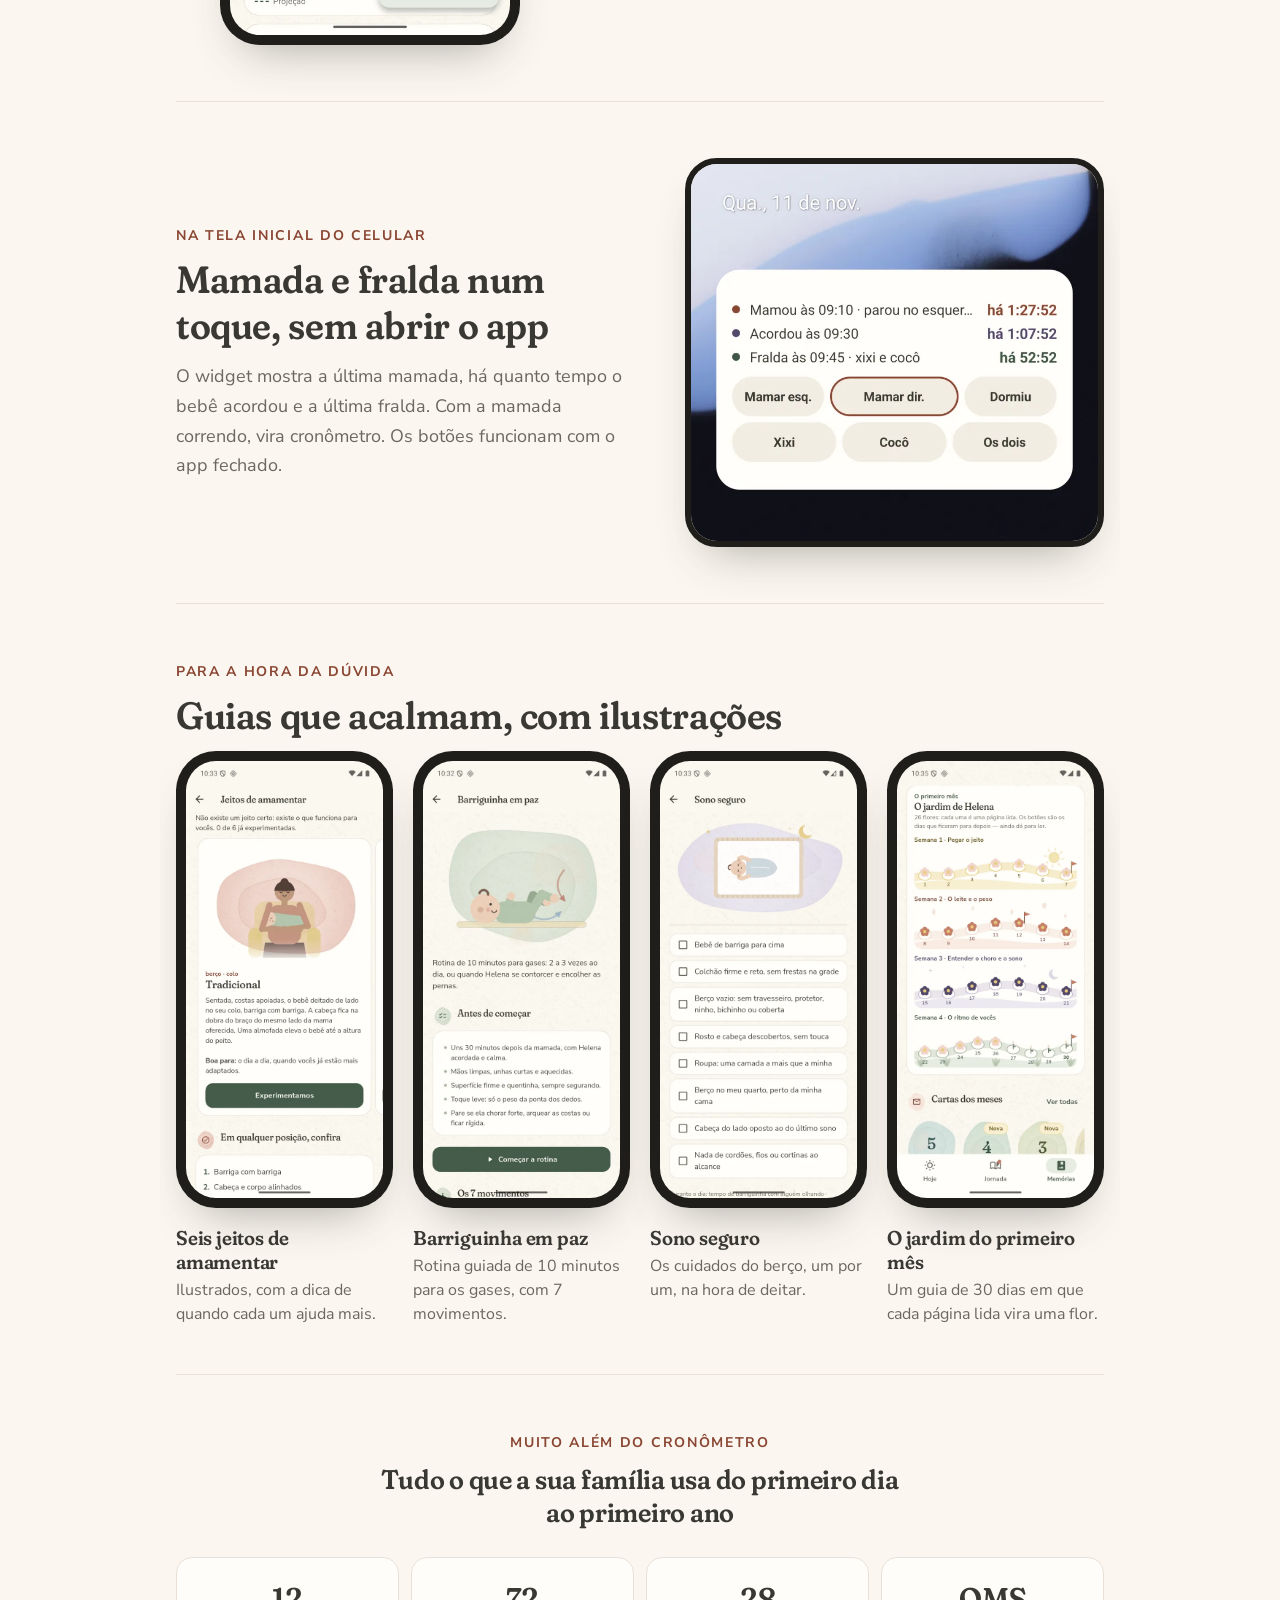
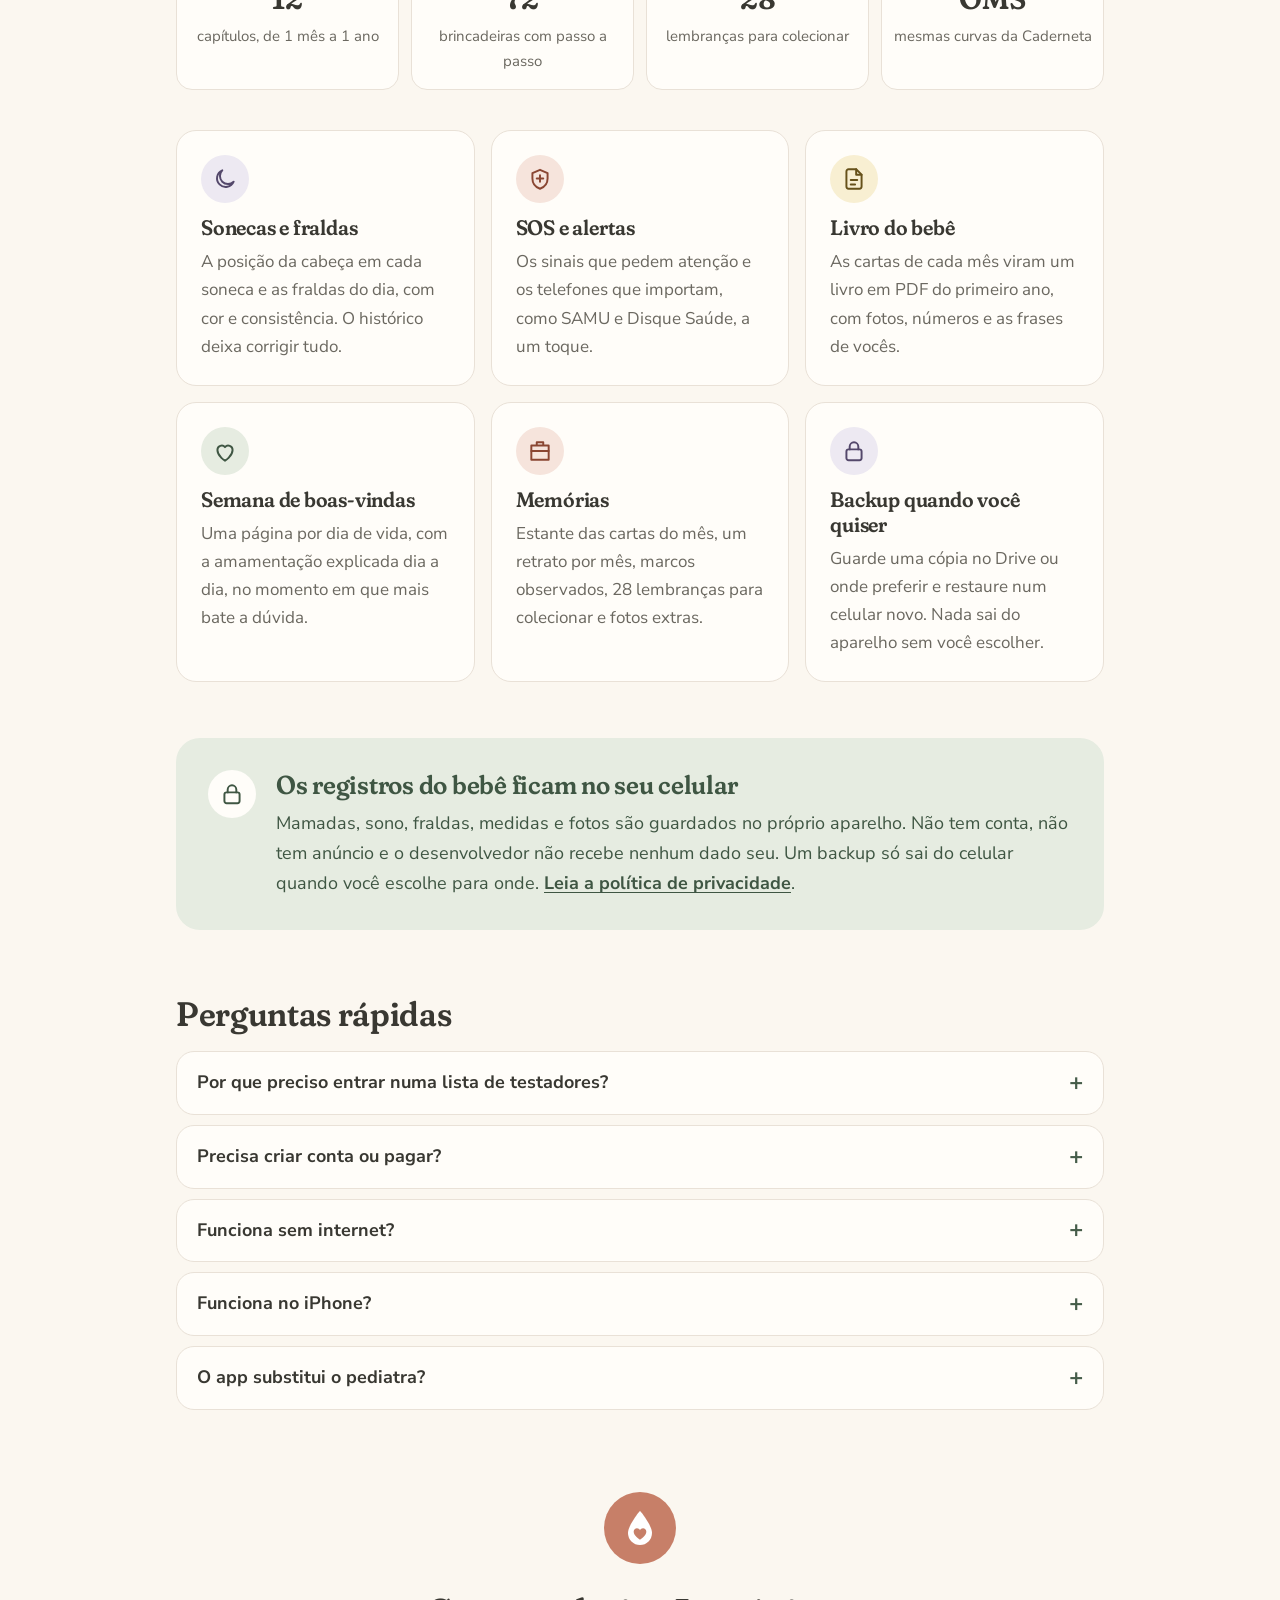
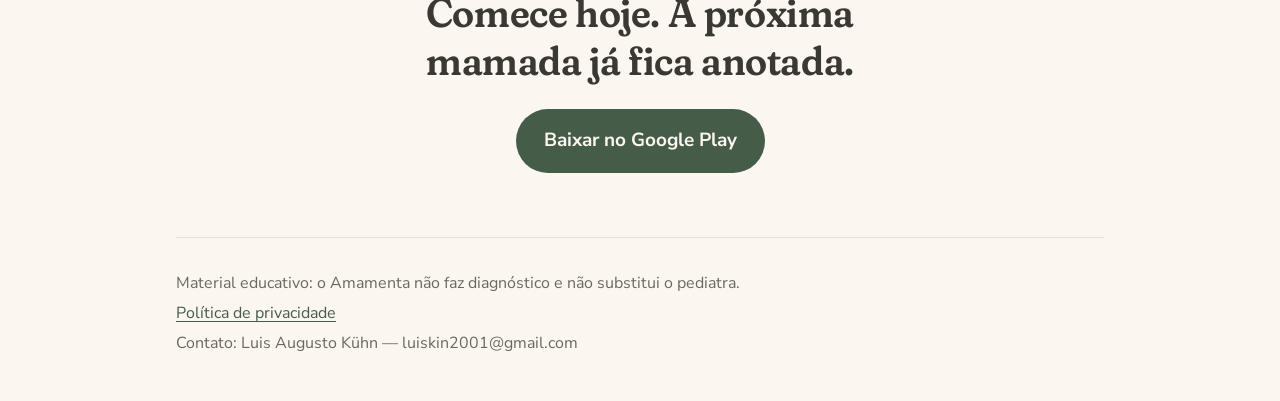
==== commit 2af33b23: "Site: versão para celular, novas telas, passo a passo de instalação e perguntas rápidas Co-Authored-" ====
--- a/site/index.html
+++ b/site/index.html
@@ -2,9 +2,10 @@
 <html lang="pt-BR">
 <head>
 <meta charset="utf-8">
-<meta name="viewport" content="width=device-width, initial-scale=1">
+<meta name="viewport" content="width=device-width, initial-scale=1, viewport-fit=cover">
 <title>Amamenta — amamentação, leite ordenhado e o primeiro ano do bebê</title>
 <meta name="description" content="Cronômetro de amamentação, leite ordenhado e estoque, sonecas, fraldas, curvas da OMS, saltos de desenvolvimento e um guia do primeiro ano do bebê, mês a mês. Grátis, sem anúncios, para Android.">
+<meta name="theme-color" content="#FBF7F0">
 <meta property="og:title" content="Amamenta">
 <meta property="og:description" content="Amamentação, leite ordenhado, crescimento, saltos de desenvolvimento e um guia do primeiro ano do bebê. Grátis e sem anúncios.">
 <meta property="og:type" content="website">
@@ -25,17 +26,29 @@
       <div>
         <p class="sobretitulo">Para mães e pais de recém-nascidos</p>
         <h1>Amamentar já cansa. Anotar não precisa.</h1>
-        <p class="lead">Um toque para começar a mamada, o lado certo para a próxima e o aviso na hora de mamar de novo. E bem mais que o cronômetro: leite ordenhado, crescimento, saltos de desenvolvimento e um guia do que o seu bebê está aprendendo a cada mês.</p>
+        <p class="lead">Um toque para começar a mamada, o lado certo para a próxima e o aviso na hora de mamar de novo. E tem mais: leite ordenhado, crescimento e um guia do que o seu bebê aprende a cada mês.</p>
         <a class="selo selo-grande" href="baixar.html">Baixar no Google Play</a>
         <ul class="garantias">
           <li>Grátis e sem anúncios</li>
-          <li>Para Android</li>
+          <li>Sem cadastro</li>
           <li>Funciona sem internet</li>
         </ul>
       </div>
       <figure class="celular">
         <img src="telas/cronometro.webp" width="540" height="1200" alt="Tela do Amamenta com uma mamada em andamento no seio direito, com os botões trocar lado, pausar e parar e salvar">
       </figure>
+    </section>
+
+    <section class="confianca" aria-labelledby="confianca-titulo">
+      <p class="sobretitulo">Instalar é simples</p>
+      <h2 id="confianca-titulo">Pela Google Play, em uns 2 minutos</h2>
+      <p>O Amamenta está na Google Play, em fase de testes com as primeiras famílias. Por isso o Google pede um passo a mais: entrar na lista de testadores, com a mesma conta que você já usa no celular. É de graça, sem cadastro no app e ninguém vê o seu e-mail.</p>
+      <ol class="mini-passos">
+        <li><span class="numero t-terracota" aria-hidden="true">1</span><span>Libere o seu acesso</span></li>
+        <li><span class="numero t-salvia" aria-hidden="true">2</span><span>Confirme na Play</span></li>
+        <li><span class="numero t-lavanda" aria-hidden="true">3</span><span>Instale e pronto</span></li>
+      </ol>
+      <a class="selo selo-grande" href="baixar.html">Ver o passo a passo</a>
     </section>
 
     <section class="destaque">
@@ -55,6 +68,27 @@
     </section>
 
     <section class="destaque invertido">
+      <div class="duplo">
+        <figure class="celular">
+          <img src="telas/leite.webp" width="540" height="1200" loading="lazy" alt="Cartão Leite ordenhado do Amamenta com frascos na geladeira e no freezer e o aviso de qual usar primeiro">
+        </figure>
+        <figure class="celular">
+          <img src="telas/estoque.webp" width="540" height="1200" loading="lazy" alt="Estoque de leite do Amamenta com cada frasco, a data da ordenha e até quando vale">
+        </figure>
+      </div>
+      <div>
+        <p class="sobretitulo">Para quem ordenha</p>
+        <h2>O leite ordenhado, sem perder a conta</h2>
+        <ul class="beneficios">
+          <li>Registre a ordenha e escolha para onde o leite foi: geladeira, freezer ou uso na hora.</li>
+          <li>Veja o estoque frasco a frasco, com a data e até quando cada um vale.</li>
+          <li>O app avisa qual frasco usar primeiro.</li>
+          <li>Anote o que foi oferecido no copinho, na mamadeira ou na colher.</li>
+        </ul>
+      </div>
+    </section>
+
+    <section class="destaque">
       <figure class="celular">
         <img src="telas/jornada.webp" width="540" height="1200" loading="lazy" alt="Aba Jornada do Amamenta mostrando o capítulo Descobrindo as mãos, de 2 a 3 meses">
       </figure>
@@ -65,9 +99,23 @@
           <li>Brincadeiras para a idade, com o passo a passo de cada uma.</li>
           <li>Cuidados da fase, sono seguro, cólica e as vacinas do calendário.</li>
           <li>Marcos para observar e um diário com as fotos de cada mês.</li>
-          <li>Uma semana de boas-vindas, com uma página por dia de vida e a amamentação explicada dia a dia.</li>
-          <li>Os saltos de desenvolvimento explicados ao lado da pesquisa, sem tratar o calendário como fato.</li>
           <li>No mesversário chega a carta do mês: um resumo de tudo o que vocês viveram, para guardar ou mandar para a família.</li>
+        </ul>
+      </div>
+    </section>
+
+    <section class="destaque invertido">
+      <figure class="celular">
+        <img src="telas/saltos.webp" width="540" height="1200" loading="lazy" alt="Tela de um salto de desenvolvimento no Amamenta, com a janela estimada para o bebê e o que a pesquisa mostra">
+      </figure>
+      <div>
+        <p class="sobretitulo">Quando o bebê muda do nada</p>
+        <h2>Saltos de desenvolvimento, sem achismo</h2>
+        <ul class="beneficios">
+          <li>Os 10 saltos do método Wonder Weeks, com a janela estimada para o seu bebê.</li>
+          <li>Cada trecho traz uma etiqueta: o que a pesquisa mostra, a ideia do método ou o que muitas famílias relatam.</li>
+          <li>Quando não há base, o app diz "nada específico descrito" em vez de inventar.</li>
+          <li>Prematuros contam pela data prevista do parto.</li>
         </ul>
       </div>
     </section>
@@ -85,6 +133,45 @@
           <li>Material educativo, com linguagem simples: avisa o que vale perguntar, nunca dá diagnóstico.</li>
         </ul>
       </div>
+    </section>
+
+    <section class="widget-secao">
+      <div>
+        <p class="sobretitulo">Na tela inicial do celular</p>
+        <h2>Mamada e fralda num toque, sem abrir o app</h2>
+        <p>O widget mostra a última mamada, há quanto tempo o bebê acordou e a última fralda. Com a mamada correndo, vira cronômetro. Os botões funcionam com o app fechado.</p>
+      </div>
+      <figure class="widget">
+        <img src="telas/widget.webp" width="720" height="667" loading="lazy" alt="Widget do Amamenta na tela inicial com a última mamada, a última soneca, a última fralda e os botões Mamar esquerdo, Mamar direito, Dormiu, Xixi, Cocô e Os dois">
+      </figure>
+    </section>
+
+    <section class="galeria-secao" aria-labelledby="galeria-titulo">
+      <p class="sobretitulo">Para a hora da dúvida</p>
+      <h2 id="galeria-titulo">Guias que acalmam, com ilustrações</h2>
+      <p class="galeria-dica">Deslize para ver mais</p>
+      <ul class="galeria">
+        <li>
+          <figure class="celular"><img src="telas/jeitos.webp" width="540" height="1200" loading="lazy" alt="Guia Jeitos de amamentar do Amamenta, com a posição tradicional ilustrada"></figure>
+          <h3>Seis jeitos de amamentar</h3>
+          <p>Ilustrados, com a dica de quando cada um ajuda mais.</p>
+        </li>
+        <li>
+          <figure class="celular"><img src="telas/barriguinha.webp" width="540" height="1200" loading="lazy" alt="Guia Barriguinha em paz do Amamenta, com a ilustração da massagem e a lista antes de começar"></figure>
+          <h3>Barriguinha em paz</h3>
+          <p>Rotina guiada de 10 minutos para os gases, com 7 movimentos.</p>
+        </li>
+        <li>
+          <figure class="celular"><img src="telas/sono.webp" width="540" height="1200" loading="lazy" alt="Checklist de sono seguro do Amamenta com os cuidados do berço"></figure>
+          <h3>Sono seguro</h3>
+          <p>Os cuidados do berço, um por um, na hora de deitar.</p>
+        </li>
+        <li>
+          <figure class="celular"><img src="telas/jardim.webp" width="540" height="1200" loading="lazy" alt="O jardim do primeiro mês no Amamenta, em que cada página lida do guia vira uma flor"></figure>
+          <h3>O jardim do primeiro mês</h3>
+          <p>Um guia de 30 dias em que cada página lida vira uma flor.</p>
+        </li>
+      </ul>
     </section>
 
     <section class="chamada-recursos">
@@ -102,7 +189,7 @@
       <article class="cartao">
         <div class="mancha t-lavanda"><svg viewBox="0 0 24 24" aria-hidden="true"><path d="M20 14.5A8 8 0 1 1 9.5 4a6.5 6.5 0 0 0 10.5 10.5z"/></svg></div>
         <h3>Sonecas e fraldas</h3>
-        <p>A posição da cabeça em cada soneca e as fraldas do dia, com um histórico em que tudo pode ser corrigido.</p>
+        <p>A posição da cabeça em cada soneca e as fraldas do dia, com cor e consistência. O histórico deixa corrigir tudo.</p>
       </article>
       <article class="cartao">
         <div class="mancha t-terracota"><svg viewBox="0 0 24 24" aria-hidden="true"><path d="M12 3.5l7 3v5c0 4.5-3 8-7 9.5-4-1.5-7-5-7-9.5v-5z"/><path d="M12 8.5v6M9 11.5h6"/></svg></div>
@@ -115,34 +202,19 @@
         <p>As cartas de cada mês viram um livro em PDF do primeiro ano, com fotos, números e as frases de vocês.</p>
       </article>
       <article class="cartao">
-        <div class="mancha t-salvia"><svg viewBox="0 0 24 24" aria-hidden="true"><path d="M9 3h6M10 3v3h4V3M8 6h8l-1 14a1 1 0 0 1-1 1h-4a1 1 0 0 1-1-1z"/><path d="M9 12h6"/></svg></div>
-        <h3>Leite ordenhado</h3>
-        <p>Registre a ordenha, veja o estoque da geladeira e do freezer com o prazo de cada frasco e anote o que foi oferecido no copinho.</p>
-      </article>
-      <article class="cartao">
-        <div class="mancha t-terracota"><svg viewBox="0 0 24 24" aria-hidden="true"><path d="M3 17l5-6 4 4 4-8 5 7"/></svg></div>
-        <h3>Saltos de desenvolvimento</h3>
-        <p>Os 10 saltos do método Wonder Weeks, com a origem de cada informação: o que a pesquisa mostra e o que é só ideia do método.</p>
-      </article>
-      <article class="cartao">
-        <div class="mancha t-lavanda"><svg viewBox="0 0 24 24" aria-hidden="true"><rect x="7" y="2.5" width="10" height="19" rx="2.5"/><path d="M10 6h4M10 10h4M10 14h4"/></svg></div>
-        <h3>Widget na tela inicial</h3>
-        <p>Veja a última mamada, o lado da próxima e a última fralda sem abrir o app. Comece a mamada ou marque a fralda num toque.</p>
-      </article>
-      <article class="cartao">
-        <div class="mancha t-manteiga"><svg viewBox="0 0 24 24" aria-hidden="true"><circle cx="12" cy="12" r="8"/><path d="M12 7.5V12l3 2"/></svg></div>
-        <h3>Barriguinha</h3>
-        <p>Rotina guiada de 10 minutos, com a meta de tempo pela idade do bebê. Começa, pausa, continua e conclui.</p>
-      </article>
-      <article class="cartao">
         <div class="mancha t-salvia"><svg viewBox="0 0 24 24" aria-hidden="true"><path d="M12 21s-7-4.4-7-10a4 4 0 0 1 7-2.6A4 4 0 0 1 19 11c0 5.6-7 10-7 10z"/></svg></div>
-        <h3>Guias de cuidado</h3>
-        <p>Seis posições de amamentar, checklist de sono seguro e orientações para cólica, para consultar na hora da dúvida.</p>
+        <h3>Semana de boas-vindas</h3>
+        <p>Uma página por dia de vida, com a amamentação explicada dia a dia, no momento em que mais bate a dúvida.</p>
       </article>
       <article class="cartao">
         <div class="mancha t-terracota"><svg viewBox="0 0 24 24" aria-hidden="true"><path d="M4 7h16v13H4zM9 7V4h6v3"/><path d="M4 12h16"/></svg></div>
         <h3>Memórias</h3>
-        <p>Estante das cartas do mês, álbum de um retrato por mês, marcos observados, 28 lembranças para colecionar e fotos extras.</p>
+        <p>Estante das cartas do mês, um retrato por mês, marcos observados, 28 lembranças para colecionar e fotos extras.</p>
+      </article>
+      <article class="cartao">
+        <div class="mancha t-lavanda"><svg viewBox="0 0 24 24" aria-hidden="true"><rect x="5" y="10.5" width="14" height="10" rx="2"/><path d="M8 10.5V8a4 4 0 0 1 8 0v2.5"/></svg></div>
+        <h3>Backup quando você quiser</h3>
+        <p>Guarde uma cópia no Drive ou onde preferir e restaure num celular novo. Nada sai do aparelho sem você escolher.</p>
       </article>
     </section>
 
@@ -150,8 +222,32 @@
       <div class="mancha t-salvia" style="background: var(--superficie)"><svg viewBox="0 0 24 24" aria-hidden="true"><rect x="5" y="10.5" width="14" height="10" rx="2"/><path d="M8 10.5V8a4 4 0 0 1 8 0v2.5"/></svg></div>
       <div>
         <h2>Os registros do bebê ficam no seu celular</h2>
-        <p>Mamadas, sono, fraldas, medidas e fotos são guardados no próprio aparelho. Um backup só sai do celular quando você escolhe para onde. <a href="privacidade.html">Leia a política de privacidade</a>.</p>
-      </div>
+        <p>Mamadas, sono, fraldas, medidas e fotos são guardados no próprio aparelho. Não tem conta, não tem anúncio e o desenvolvedor não recebe nenhum dado seu. Um backup só sai do celular quando você escolhe para onde. <a href="privacidade.html">Leia a política de privacidade</a>.</p>
+      </div>
+    </section>
+
+    <section class="perguntas" aria-labelledby="perguntas-titulo">
+      <h2 id="perguntas-titulo">Perguntas rápidas</h2>
+      <details>
+        <summary>Por que preciso entrar numa lista de testadores?</summary>
+        <p>O Amamenta está em fase de testes na Google Play. Até abrir para todo mundo, o Google só libera a instalação para quem está na lista. É só um clique com a sua conta Google, e ninguém vê o seu e-mail. As atualizações chegam sozinhas pela Play Store.</p>
+      </details>
+      <details>
+        <summary>Precisa criar conta ou pagar?</summary>
+        <p>Não. O app é grátis, não pede cadastro e não tem anúncios. Quem quiser pode apoiar o projeto com um Pix, mas isso não libera nada: o app é o mesmo para todo mundo.</p>
+      </details>
+      <details>
+        <summary>Funciona sem internet?</summary>
+        <p>Sim. Tudo é guardado no seu celular, então o cronômetro, os registros e os guias funcionam a qualquer hora.</p>
+      </details>
+      <details>
+        <summary>Funciona no iPhone?</summary>
+        <p>Por enquanto, só no Android.</p>
+      </details>
+      <details>
+        <summary>O app substitui o pediatra?</summary>
+        <p>Não. É material educativo, em linguagem simples: avisa o que vale perguntar e quais sinais pedem atenção, mas nunca dá diagnóstico.</p>
+      </details>
     </section>
 
     <section class="chamada-final">
@@ -167,5 +263,21 @@
     <p>Contato: Luis Augusto Kühn — luiskin2001@gmail.com</p>
   </footer>
 </div>
+
+<div class="barra-baixar" id="barra-baixar" hidden>
+  <a class="selo selo-grande" href="baixar.html">Baixar no Google Play</a>
+</div>
+<script>
+(function () {
+  var barra = document.getElementById('barra-baixar');
+  if (!barra || !('IntersectionObserver' in window)) return;
+  var abertura = document.querySelector('.abertura');
+  var final = document.querySelector('.chamada-final');
+  var verAbertura = true, verFinal = false;
+  function atualiza() { barra.hidden = verAbertura || verFinal; }
+  new IntersectionObserver(function (e) { verAbertura = e[0].isIntersecting; atualiza(); }).observe(abertura);
+  new IntersectionObserver(function (e) { verFinal = e[0].isIntersecting; atualiza(); }).observe(final);
+})();
+</script>
 </body>
 </html>
--- a/site/estilo.css
+++ b/site/estilo.css
@@ -148,3 +148,77 @@
   .passos .cartao { grid-template-columns: 1fr; gap: 8px; }
 }
 .chamada-recursos + .recursos { border-top: 0; padding-top: 32px; }
+
+/* ---- Página inicial: leve, acolhedora e pensada para o celular ---- */
+.abertura { position: relative; }
+.abertura::before { content: ""; position: absolute; z-index: -1; right: -12%; top: 4%; width: 62%; aspect-ratio: 1; border-radius: 50%; background: var(--terracota-lavagem); opacity: 0.7; }
+.selo { min-height: 48px; justify-content: center; }
+.confianca { background: var(--superficie); border: 1px solid var(--borda); border-radius: 28px; padding: 36px 32px; margin: 8px 0 24px; text-align: center; }
+.confianca h2 { font-size: clamp(26px, 4vw, 34px); margin: 0 0 14px; }
+.confianca > p { max-width: 56ch; margin: 0 auto 24px; color: var(--suave); }
+.confianca .sobretitulo { margin-bottom: 8px; color: var(--salvia-tinta); }
+.mini-passos { list-style: none; padding: 0; margin: 0 0 28px; display: grid; grid-template-columns: repeat(3, 1fr); gap: 12px; }
+.mini-passos li { display: flex; flex-direction: column; align-items: center; gap: 8px; font-weight: 700; font-size: 16px; line-height: 1.3; }
+.mini-passos .numero { width: 44px; height: 44px; font-size: 20px; }
+
+.duplo { display: grid; grid-template-columns: 1fr 1fr; gap: 14px; justify-items: center; }
+.duplo .celular { width: 100%; border-radius: 30px; padding: 7px; }
+.duplo .celular img { border-radius: 24px; }
+.duplo .celular:nth-child(2) { margin-top: 28px; }
+
+.widget-secao { display: grid; grid-template-columns: 1.1fr 1fr; gap: 48px; align-items: center; padding: 56px 0; border-top: 1px solid var(--borda); }
+.widget-secao h2 { font-size: clamp(28px, 4vw, 38px); margin: 0 0 14px; }
+.widget-secao p:last-child { margin: 0; color: var(--suave); }
+.widget { margin: 0; border-radius: 32px; overflow: hidden; border: 6px solid #1F1E1B; box-shadow: 0 24px 48px -24px rgba(57, 56, 50, 0.45); }
+.widget img { display: block; width: 100%; height: auto; }
+
+.galeria-secao { padding: 56px 0 24px; border-top: 1px solid var(--borda); }
+.galeria-secao h2 { font-size: clamp(28px, 4vw, 38px); margin: 0 0 8px; }
+.galeria-dica { margin: 0 0 20px; color: var(--suave); font-size: 15px; }
+.galeria { list-style: none; margin: 0 -16px; padding: 4px 16px 24px; display: flex; gap: 20px; overflow-x: auto; scroll-snap-type: x mandatory; -webkit-overflow-scrolling: touch; scrollbar-width: none; }
+.galeria::-webkit-scrollbar { display: none; }
+.galeria li { flex: 0 0 min(250px, 68%); scroll-snap-align: center; }
+.galeria .celular { width: 100%; }
+.galeria h3 { font-size: 20px; margin: 18px 0 4px; }
+.galeria p { margin: 0; color: var(--suave); font-size: 16px; line-height: 1.5; }
+@media (min-width: 900px) { .galeria { margin: 0; padding-left: 0; padding-right: 0; justify-content: space-between; overflow: visible; } .galeria li { flex: 1 1 0; } .galeria-dica { display: none; } }
+
+.perguntas { padding: 8px 0 48px; }
+.perguntas h2 { font-size: clamp(26px, 4vw, 34px); margin: 0 0 16px; }
+.perguntas details { background: var(--superficie); border: 1px solid var(--borda); border-radius: 18px; padding: 0 20px; margin-bottom: 10px; }
+.perguntas summary { cursor: pointer; list-style: none; padding: 16px 28px 16px 0; font-weight: 700; position: relative; min-height: 48px; }
+.perguntas summary::-webkit-details-marker { display: none; }
+.perguntas summary::after { content: "+"; position: absolute; right: 0; top: 50%; transform: translateY(-50%); font-size: 24px; color: var(--acao); }
+.perguntas details[open] summary::after { content: "–"; }
+.perguntas details p { margin: 0 0 18px; color: var(--suave); }
+
+.barra-baixar { position: fixed; left: 0; right: 0; bottom: 0; z-index: 10; padding: 12px 16px calc(12px + env(safe-area-inset-bottom)); background: color-mix(in srgb, var(--fundo) 92%, transparent); border-top: 1px solid var(--borda); backdrop-filter: blur(8px); }
+.barra-baixar[hidden] { display: none; }
+.barra-baixar .selo { display: flex; width: 100%; }
+@media (min-width: 761px) { .barra-baixar { display: none !important; } }
+
+@media (max-width: 760px) {
+  .pagina { padding: 0 20px; }
+  .abertura::before { right: -30%; top: 38%; width: 90%; }
+  .abertura h1 { font-size: clamp(34px, 10vw, 44px); }
+  .abertura .selo-grande, .confianca .selo-grande, .chamada-final .selo-grande { display: flex; width: 100%; }
+  .garantias { justify-content: center; }
+  .confianca { padding: 28px 20px; border-radius: 24px; }
+  .mini-passos { gap: 8px; }
+  .mini-passos li { font-size: 14px; }
+  .widget-secao { grid-template-columns: 1fr; gap: 28px; padding: 40px 0; }
+  .duplo { gap: 10px; }
+  .duplo .celular:nth-child(2) { margin-top: 20px; }
+  .destaque.invertido .duplo { order: 2; }
+  .galeria { margin: 0 -20px; padding-left: 20px; padding-right: 20px; }
+  body { padding-bottom: 76px; }
+}
+
+/* Baixar */
+.convite .garantias-baixar { margin: -12px 0 20px; }
+.aviso-teste { background: var(--salvia-lavagem); color: var(--salvia-tinta) !important; border-radius: 18px; padding: 16px 18px; font-size: 17px !important; }
+@media (max-width: 760px) {
+  .passos .selo { display: flex; width: 100%; }
+  .passos .cartao { padding: 20px; }
+}
+.pagina { overflow-x: clip; }
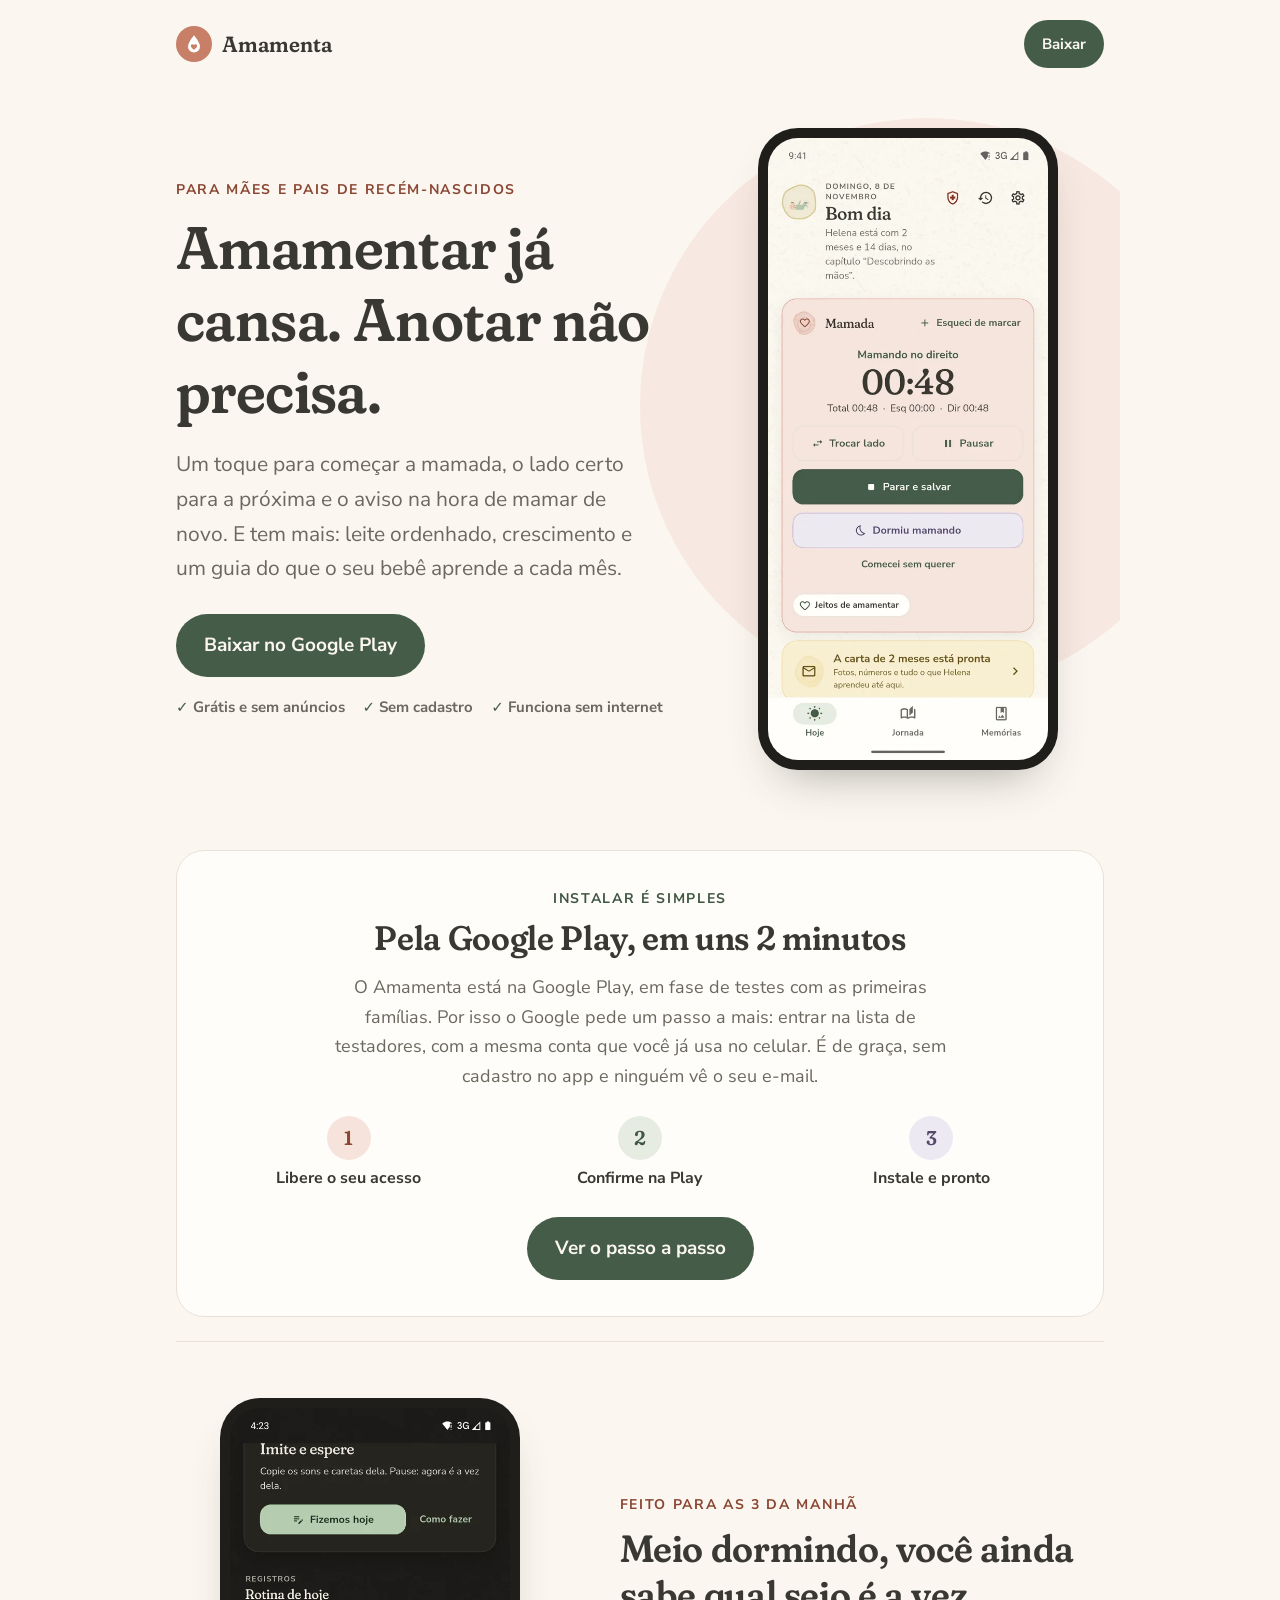
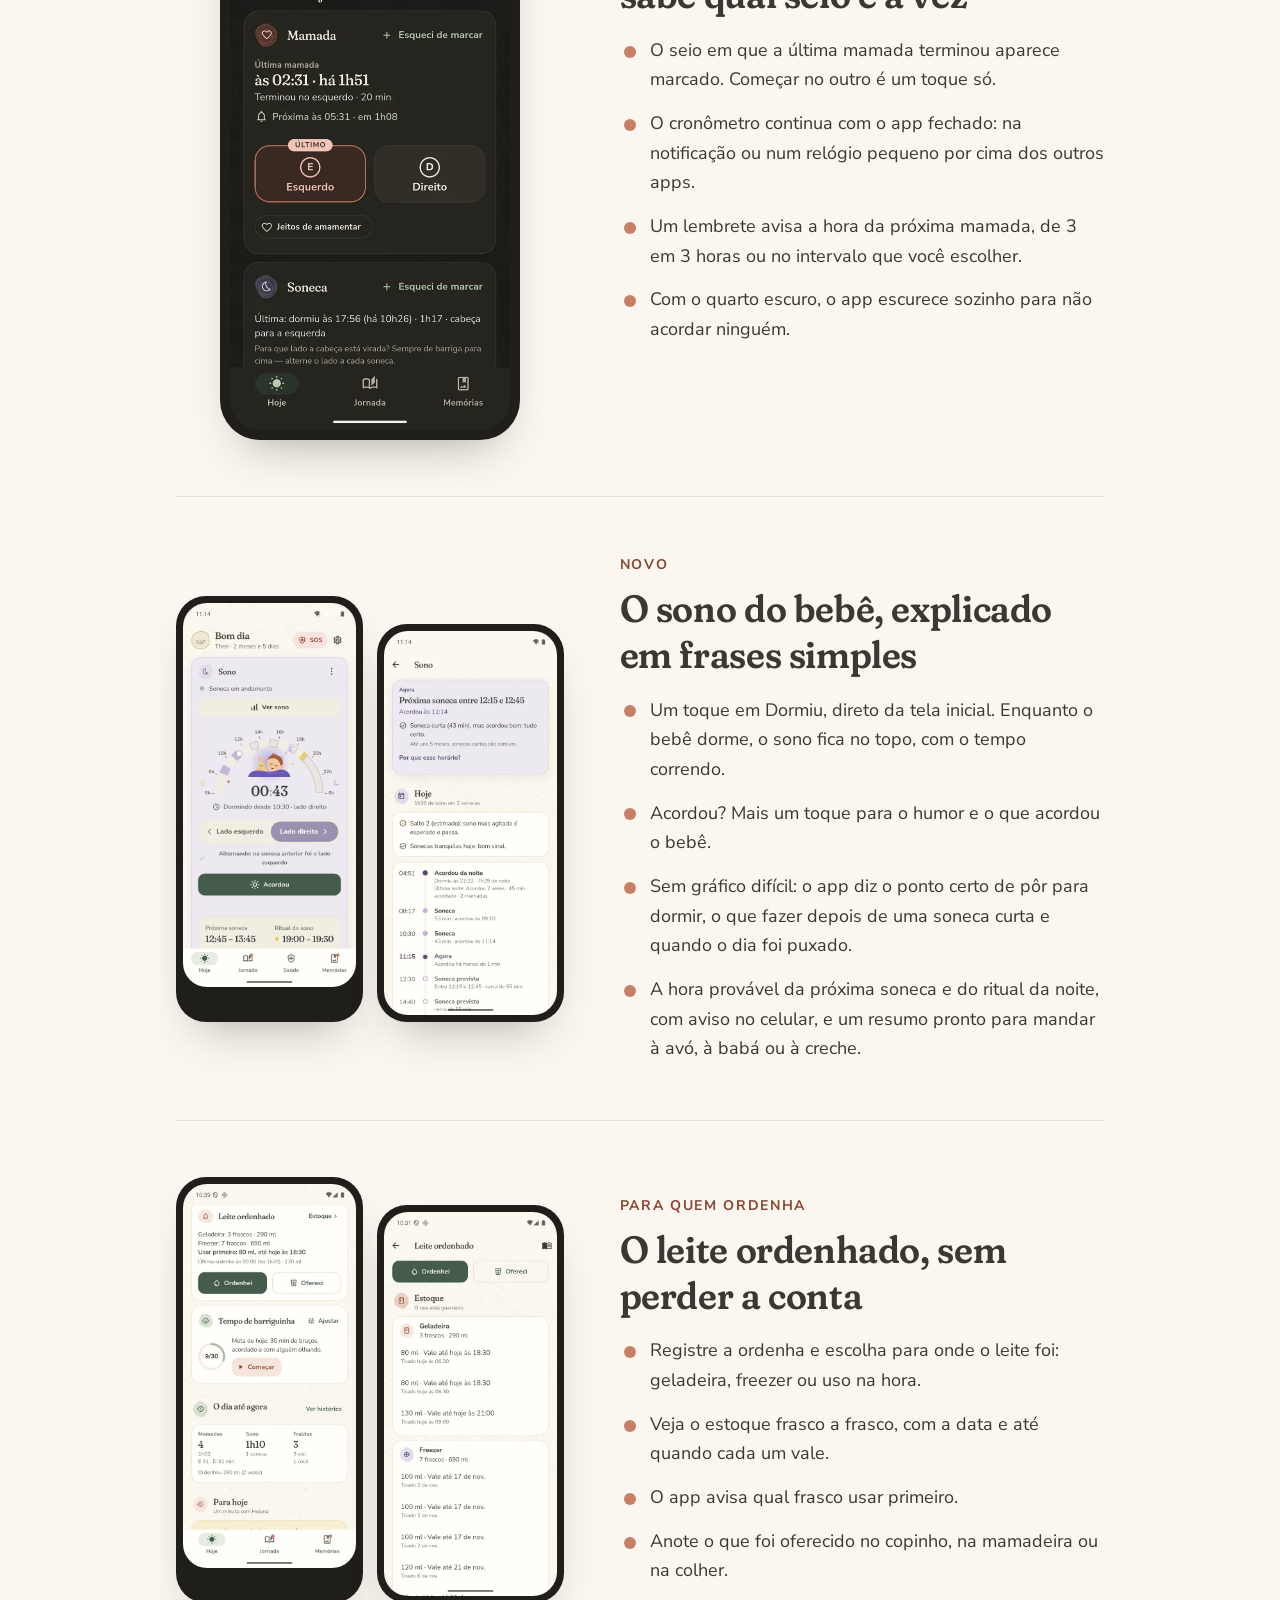
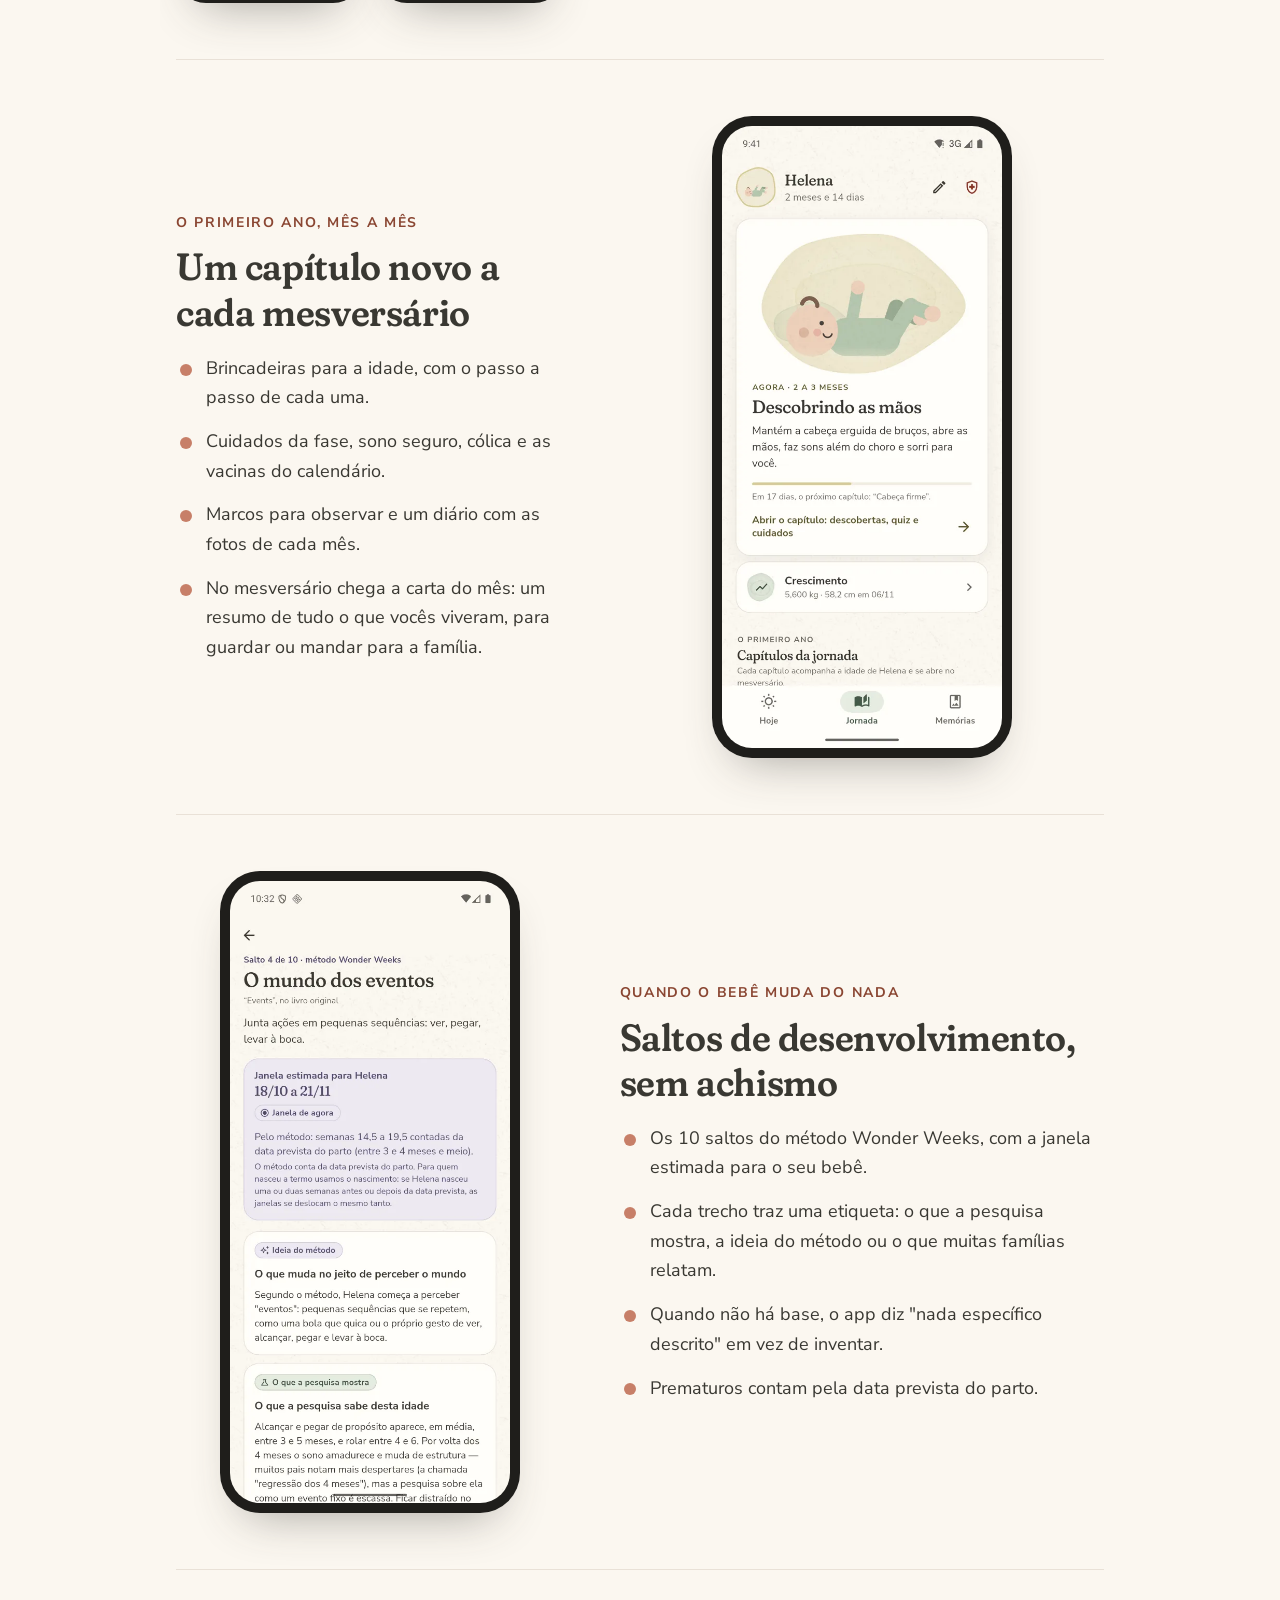
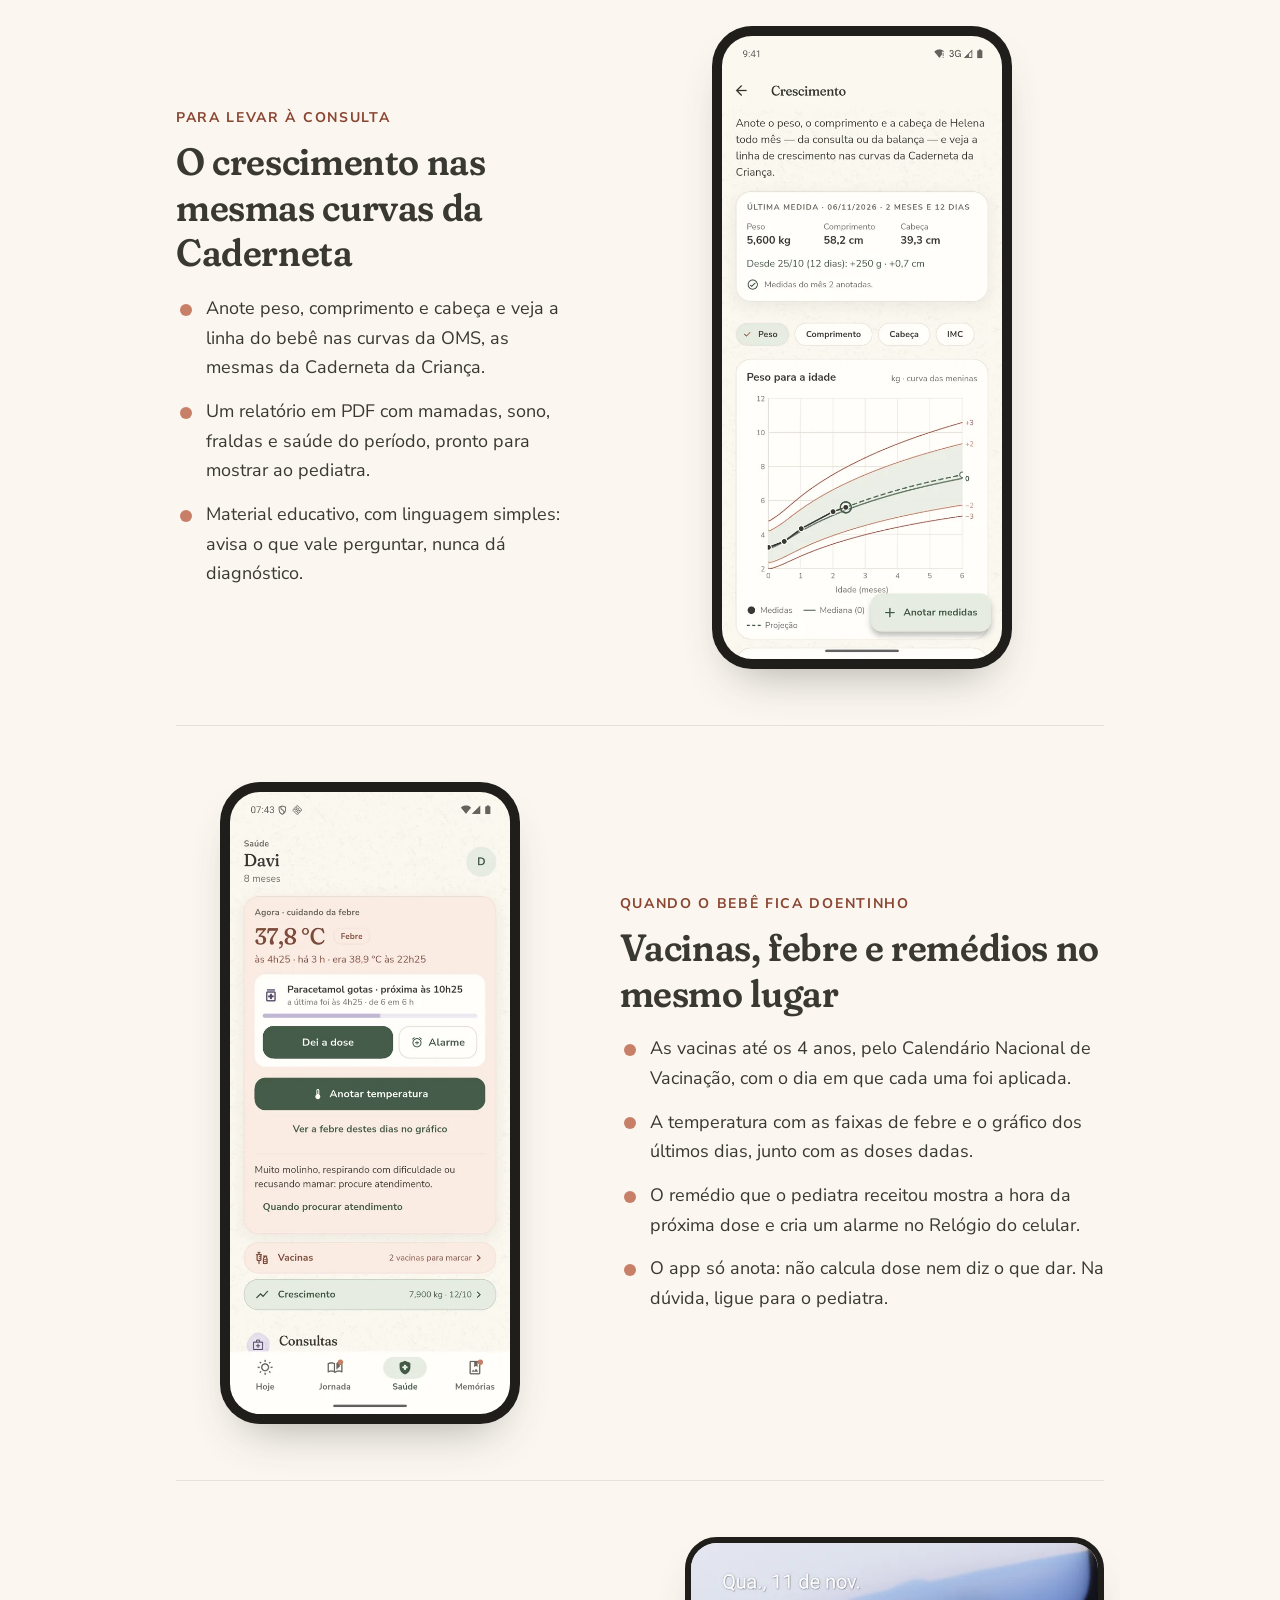
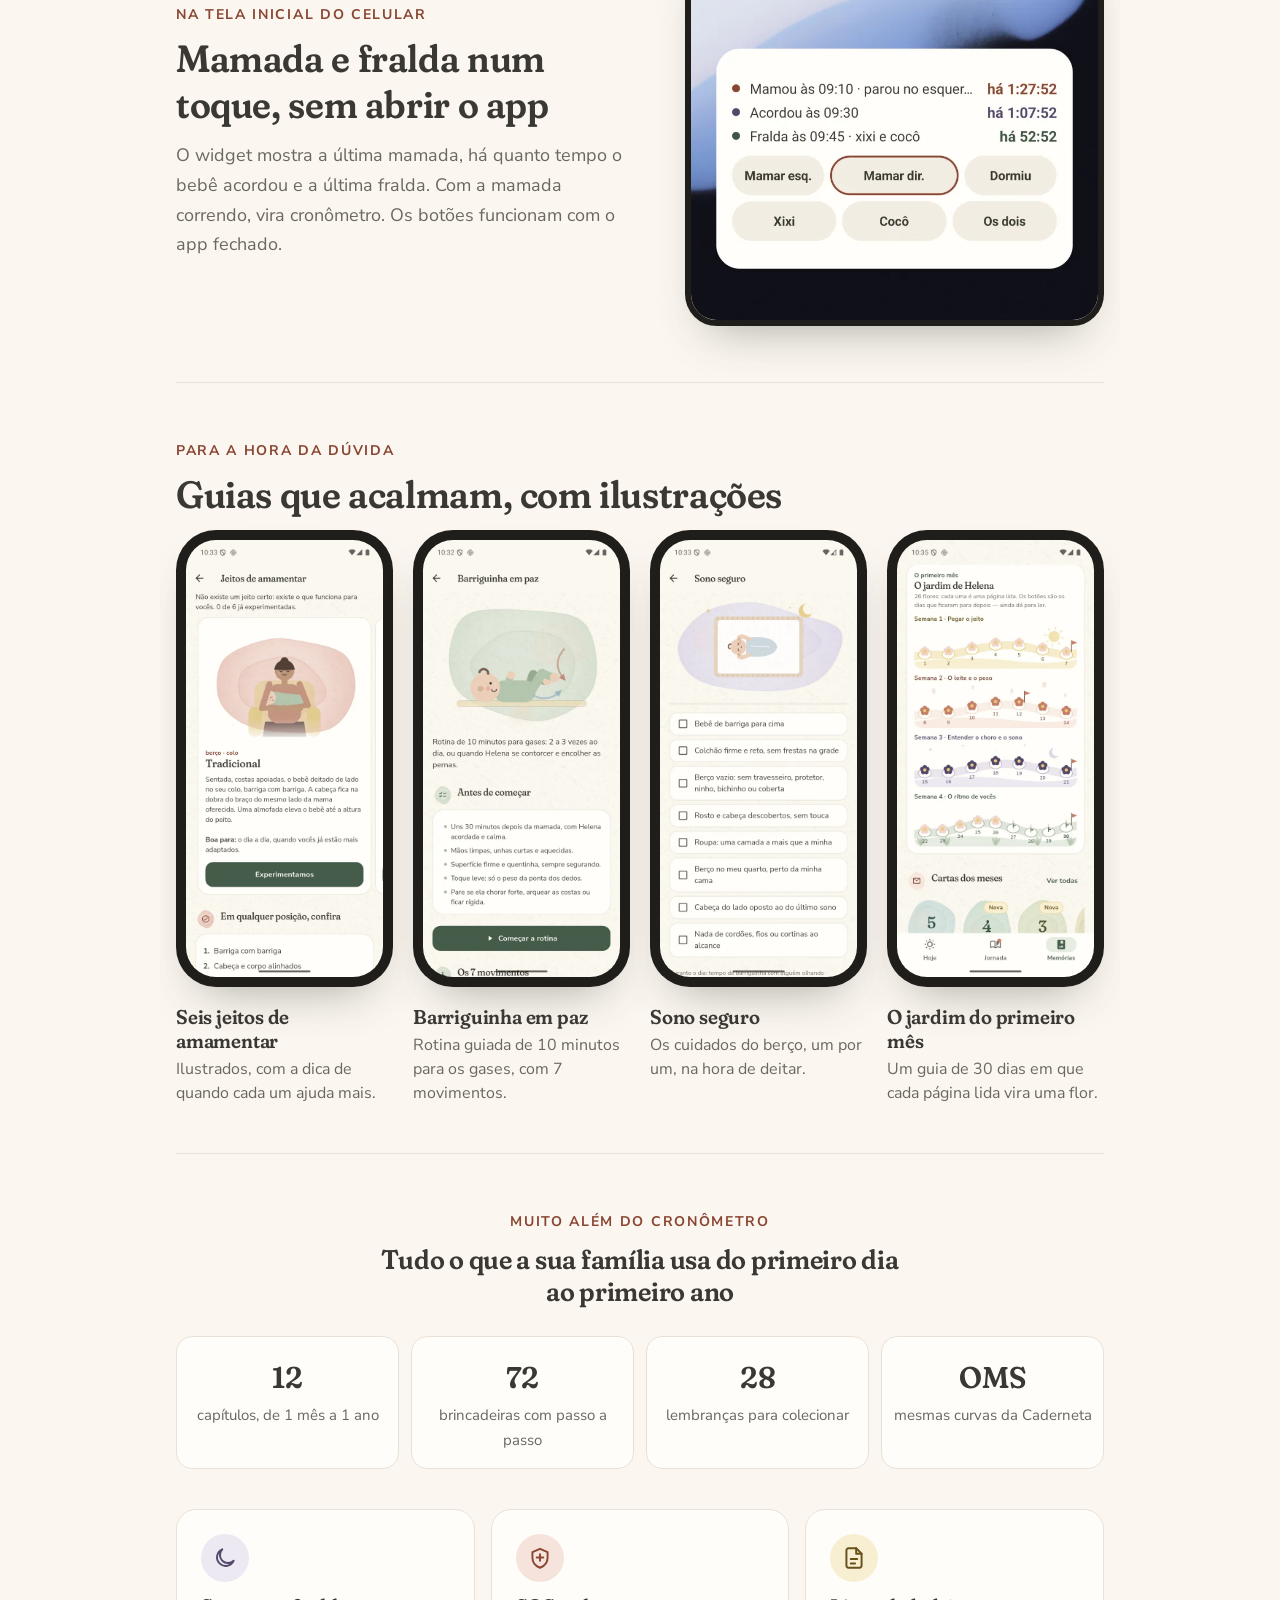
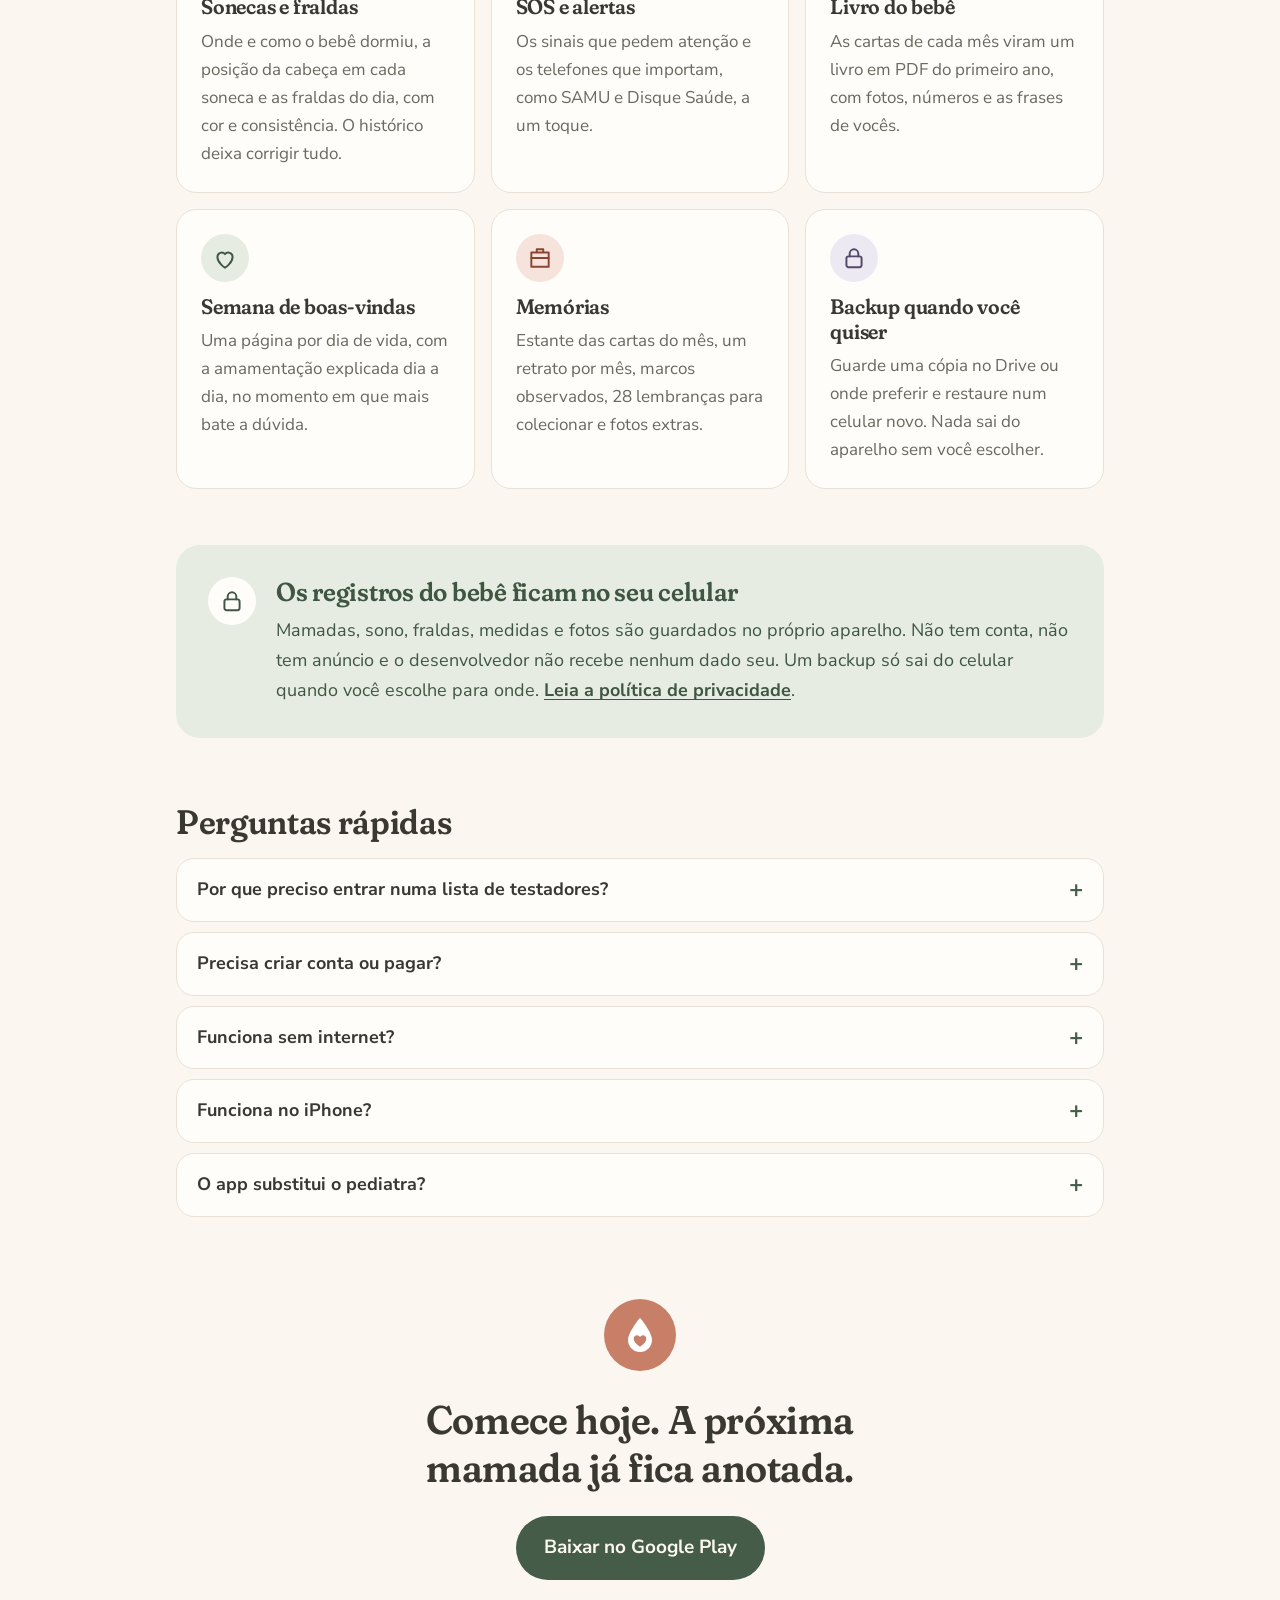
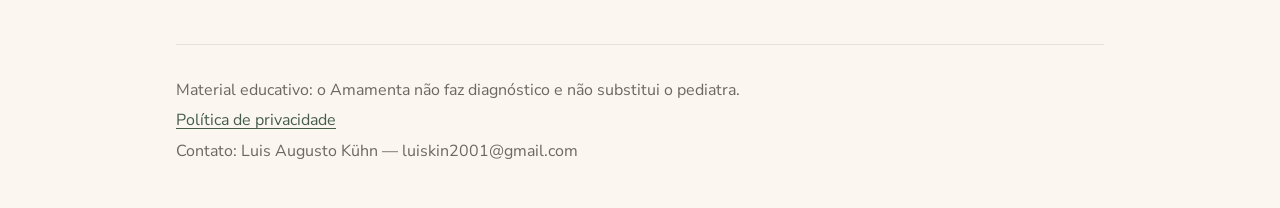
==== commit 859b8179: "Site: sono novo (Bloco do Sono e leituras), aba Saúde e e-mail de novidades da 1.3.0 Co-Authored-By:" ====
--- a/site/index.html
+++ b/site/index.html
@@ -70,6 +70,27 @@
     <section class="destaque invertido">
       <div class="duplo">
         <figure class="celular">
+          <img src="telas/sono-dormindo.webp" width="540" height="1200" loading="lazy" alt="Bloco do Sono do Amamenta no topo da tela inicial, com o bebê dormindo há 43 minutos, o arco do dia com as sonecas e a hora da próxima">
+        </figure>
+        <figure class="celular">
+          <img src="telas/sono-leituras.webp" width="540" height="1200" loading="lazy" alt="Tela Sono do Amamenta com a próxima soneca entre 12:15 e 12:45 e a frase: soneca curta, mas acordou bem, tudo certo">
+        </figure>
+      </div>
+      <div>
+        <p class="sobretitulo">Novo</p>
+        <h2>O sono do bebê, explicado em frases simples</h2>
+        <ul class="beneficios">
+          <li>Um toque em Dormiu, direto da tela inicial. Enquanto o bebê dorme, o sono fica no topo, com o tempo correndo.</li>
+          <li>Acordou? Mais um toque para o humor e o que acordou o bebê.</li>
+          <li>Sem gráfico difícil: o app diz o ponto certo de pôr para dormir, o que fazer depois de uma soneca curta e quando o dia foi puxado.</li>
+          <li>A hora provável da próxima soneca e do ritual da noite, com aviso no celular, e um resumo pronto para mandar à avó, à babá ou à creche.</li>
+        </ul>
+      </div>
+    </section>
+
+    <section class="destaque">
+      <div class="duplo">
+        <figure class="celular">
           <img src="telas/leite.webp" width="540" height="1200" loading="lazy" alt="Cartão Leite ordenhado do Amamenta com frascos na geladeira e no freezer e o aviso de qual usar primeiro">
         </figure>
         <figure class="celular">
@@ -88,7 +109,7 @@
       </div>
     </section>
 
-    <section class="destaque">
+    <section class="destaque invertido">
       <figure class="celular">
         <img src="telas/jornada.webp" width="540" height="1200" loading="lazy" alt="Aba Jornada do Amamenta mostrando o capítulo Descobrindo as mãos, de 2 a 3 meses">
       </figure>
@@ -104,7 +125,7 @@
       </div>
     </section>
 
-    <section class="destaque invertido">
+    <section class="destaque">
       <figure class="celular">
         <img src="telas/saltos.webp" width="540" height="1200" loading="lazy" alt="Tela de um salto de desenvolvimento no Amamenta, com a janela estimada para o bebê e o que a pesquisa mostra">
       </figure>
@@ -120,7 +141,7 @@
       </div>
     </section>
 
-    <section class="destaque">
+    <section class="destaque invertido">
       <figure class="celular">
         <img src="telas/crescimento.webp" width="540" height="1200" loading="lazy" alt="Gráfico de peso para a idade do Amamenta com as medidas do bebê sobre as curvas da OMS">
       </figure>
@@ -129,8 +150,24 @@
         <h2>O crescimento nas mesmas curvas da Caderneta</h2>
         <ul class="beneficios">
           <li>Anote peso, comprimento e cabeça e veja a linha do bebê nas curvas da OMS, as mesmas da Caderneta da Criança.</li>
-          <li>Um relatório em PDF com mamadas, sono e fraldas do período, pronto para mostrar ao pediatra.</li>
+          <li>Um relatório em PDF com mamadas, sono, fraldas e saúde do período, pronto para mostrar ao pediatra.</li>
           <li>Material educativo, com linguagem simples: avisa o que vale perguntar, nunca dá diagnóstico.</li>
+        </ul>
+      </div>
+    </section>
+
+    <section class="destaque">
+      <figure class="celular">
+        <img src="telas/saude.webp" width="540" height="1200" loading="lazy" alt="Aba Saúde do Amamenta com a febre do bebê, a hora da próxima dose do paracetamol e os botões Dei a dose e Alarme">
+      </figure>
+      <div>
+        <p class="sobretitulo">Quando o bebê fica doentinho</p>
+        <h2>Vacinas, febre e remédios no mesmo lugar</h2>
+        <ul class="beneficios">
+          <li>As vacinas até os 4 anos, pelo Calendário Nacional de Vacinação, com o dia em que cada uma foi aplicada.</li>
+          <li>A temperatura com as faixas de febre e o gráfico dos últimos dias, junto com as doses dadas.</li>
+          <li>O remédio que o pediatra receitou mostra a hora da próxima dose e cria um alarme no Relógio do celular.</li>
+          <li>O app só anota: não calcula dose nem diz o que dar. Na dúvida, ligue para o pediatra.</li>
         </ul>
       </div>
     </section>
@@ -189,7 +226,7 @@
       <article class="cartao">
         <div class="mancha t-lavanda"><svg viewBox="0 0 24 24" aria-hidden="true"><path d="M20 14.5A8 8 0 1 1 9.5 4a6.5 6.5 0 0 0 10.5 10.5z"/></svg></div>
         <h3>Sonecas e fraldas</h3>
-        <p>A posição da cabeça em cada soneca e as fraldas do dia, com cor e consistência. O histórico deixa corrigir tudo.</p>
+        <p>Onde e como o bebê dormiu, a posição da cabeça em cada soneca e as fraldas do dia, com cor e consistência. O histórico deixa corrigir tudo.</p>
       </article>
       <article class="cartao">
         <div class="mancha t-terracota"><svg viewBox="0 0 24 24" aria-hidden="true"><path d="M12 3.5l7 3v5c0 4.5-3 8-7 9.5-4-1.5-7-5-7-9.5v-5z"/><path d="M12 8.5v6M9 11.5h6"/></svg></div>
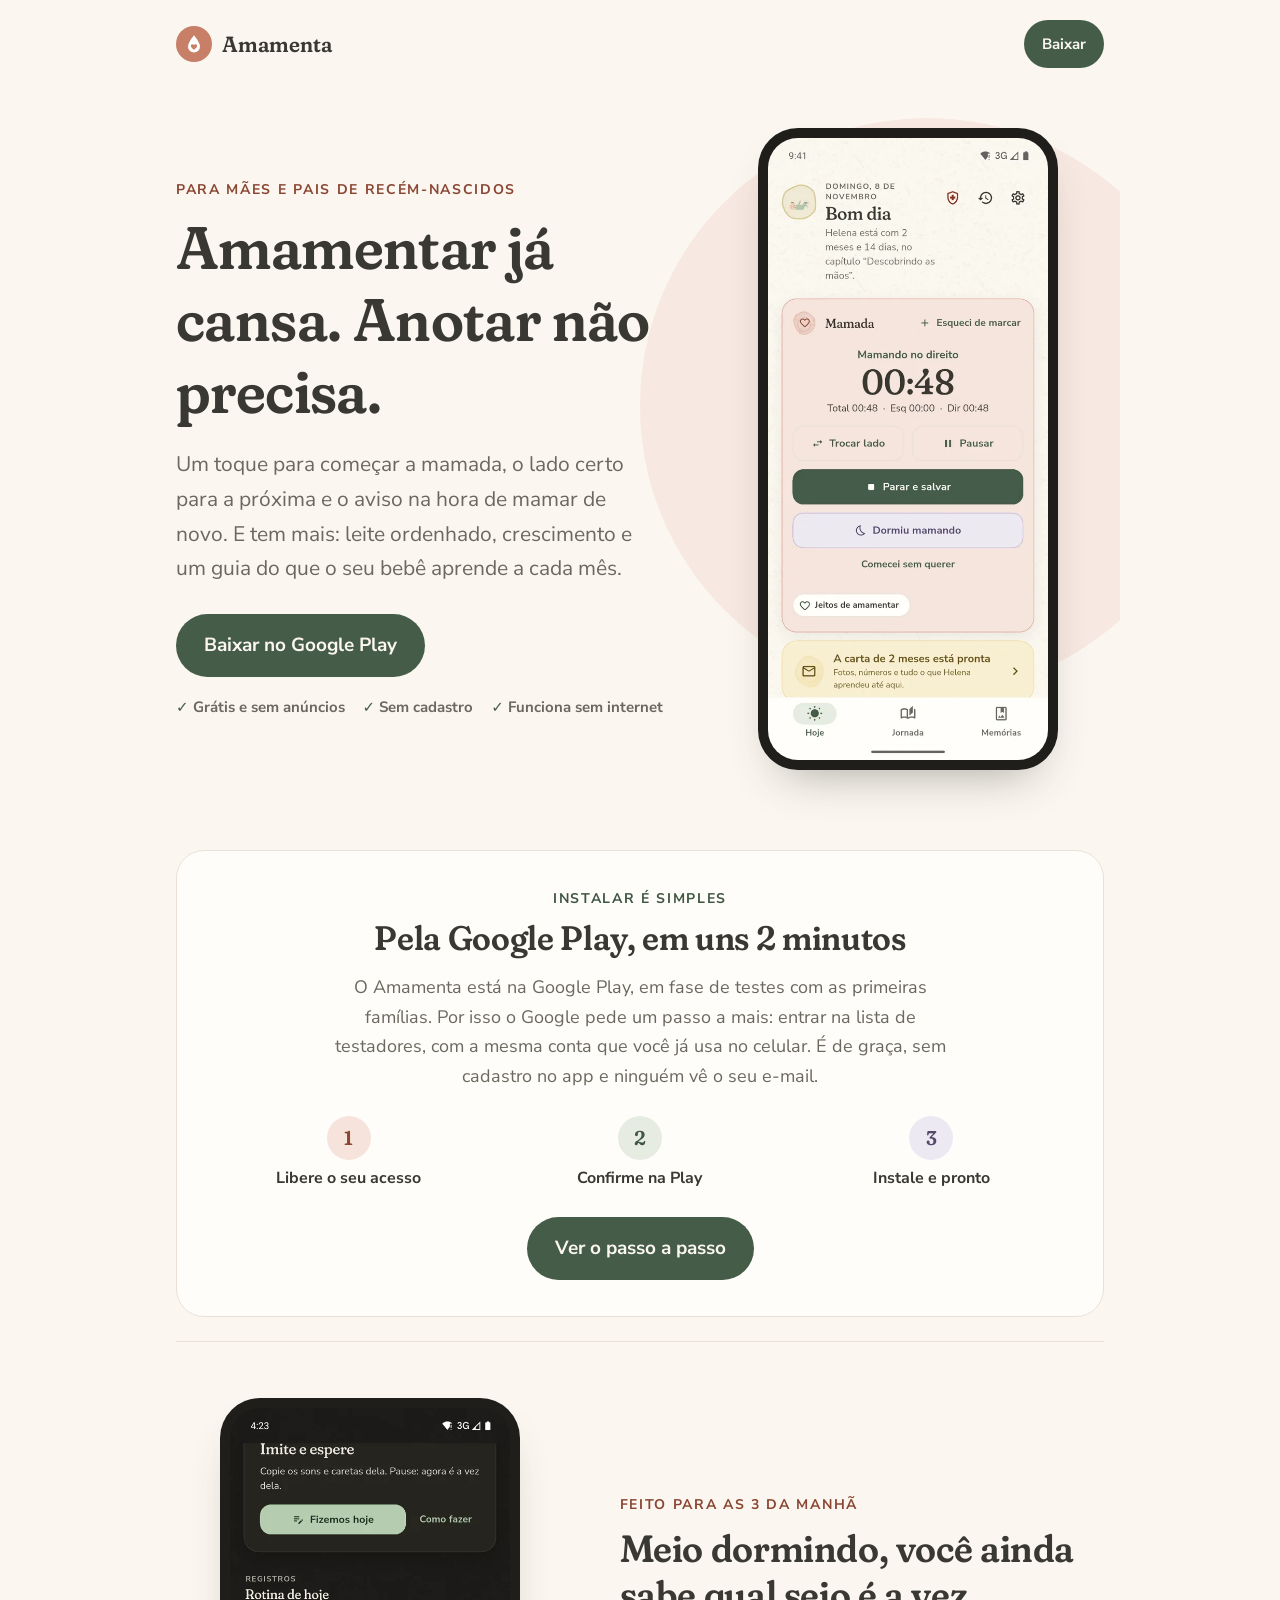
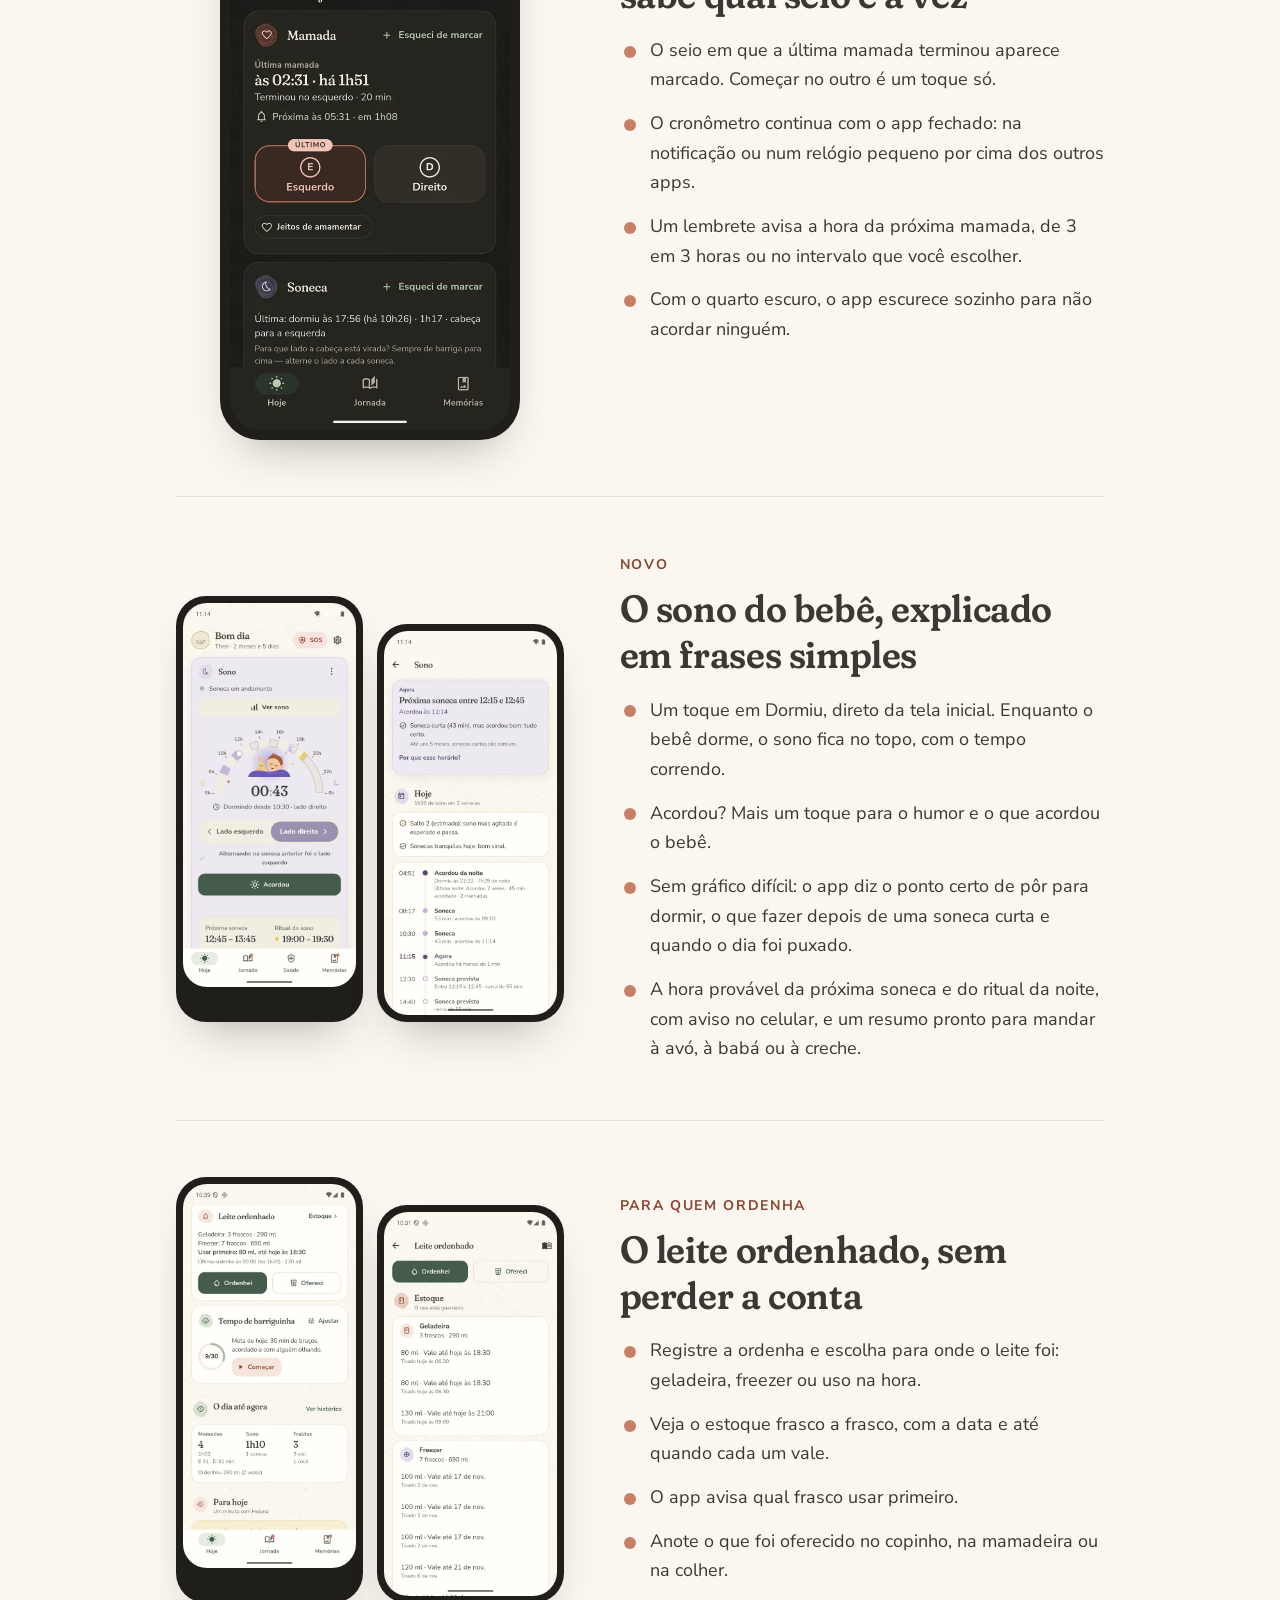
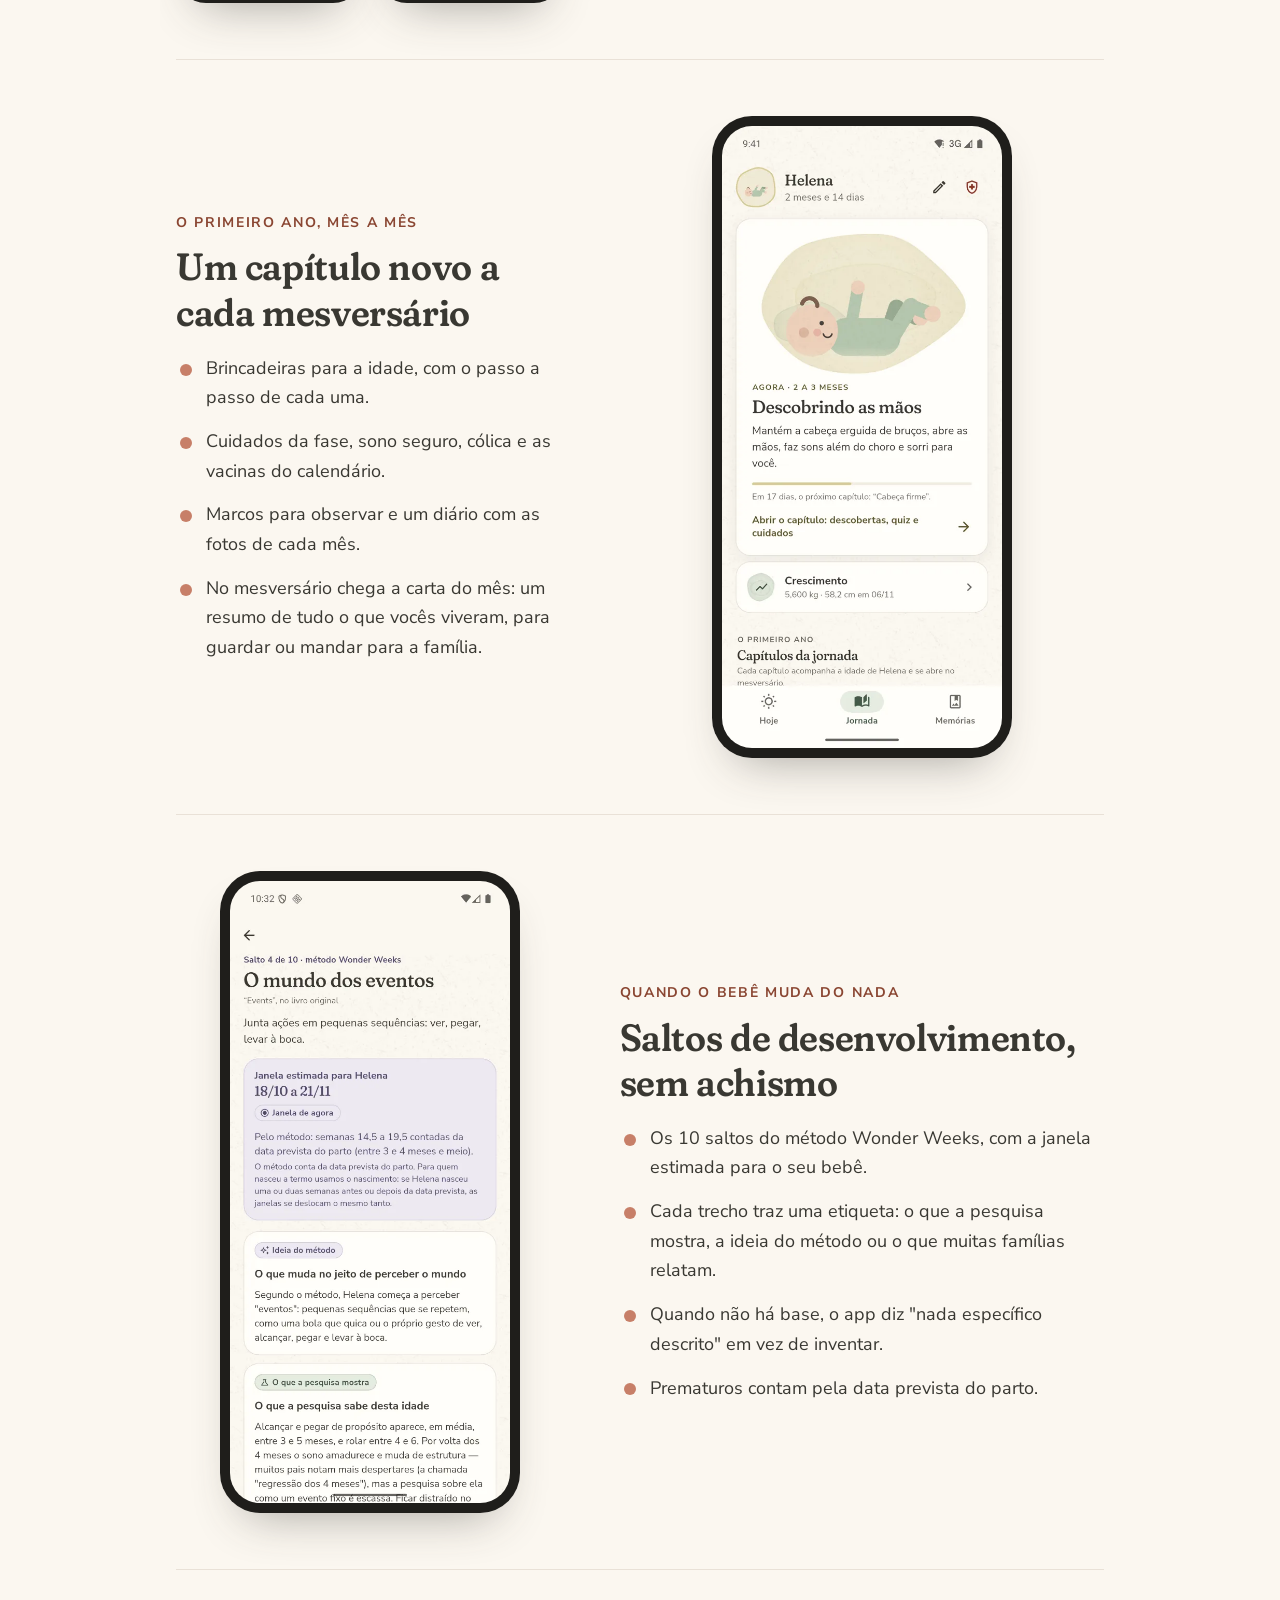
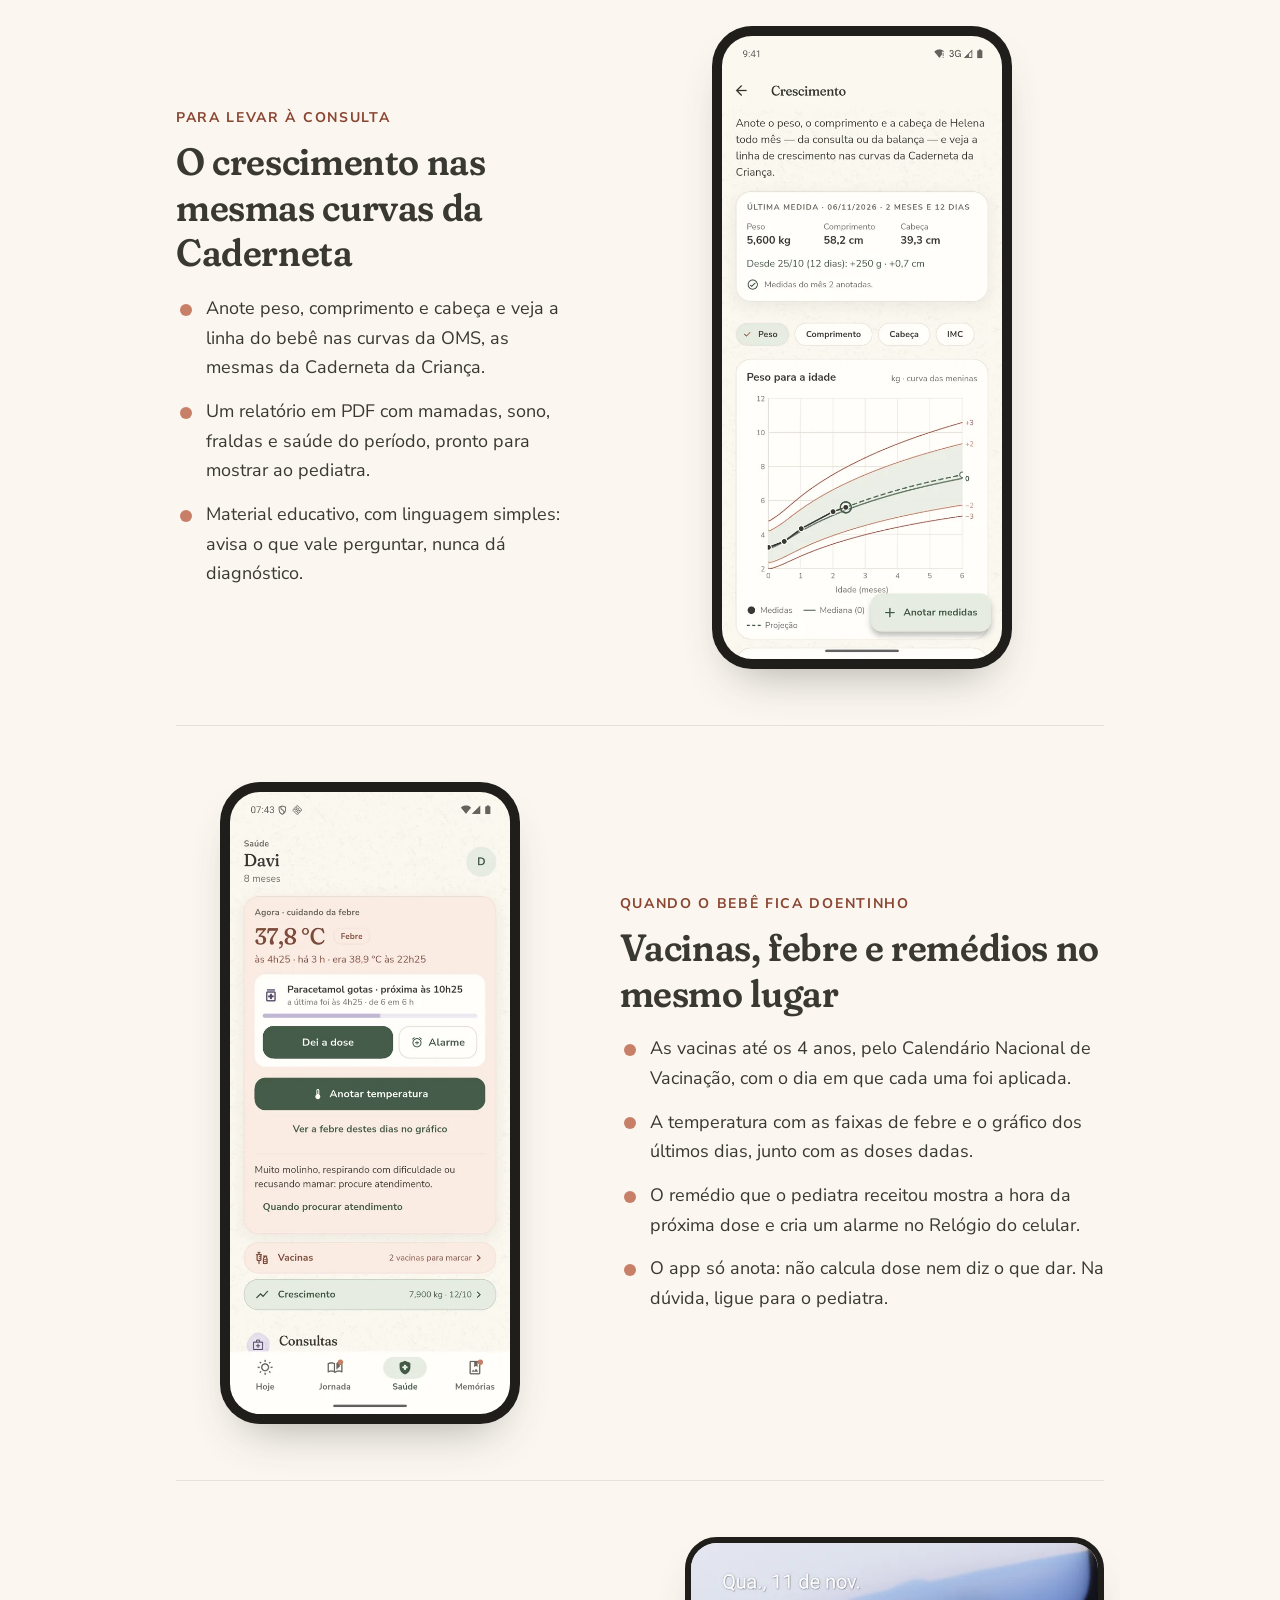
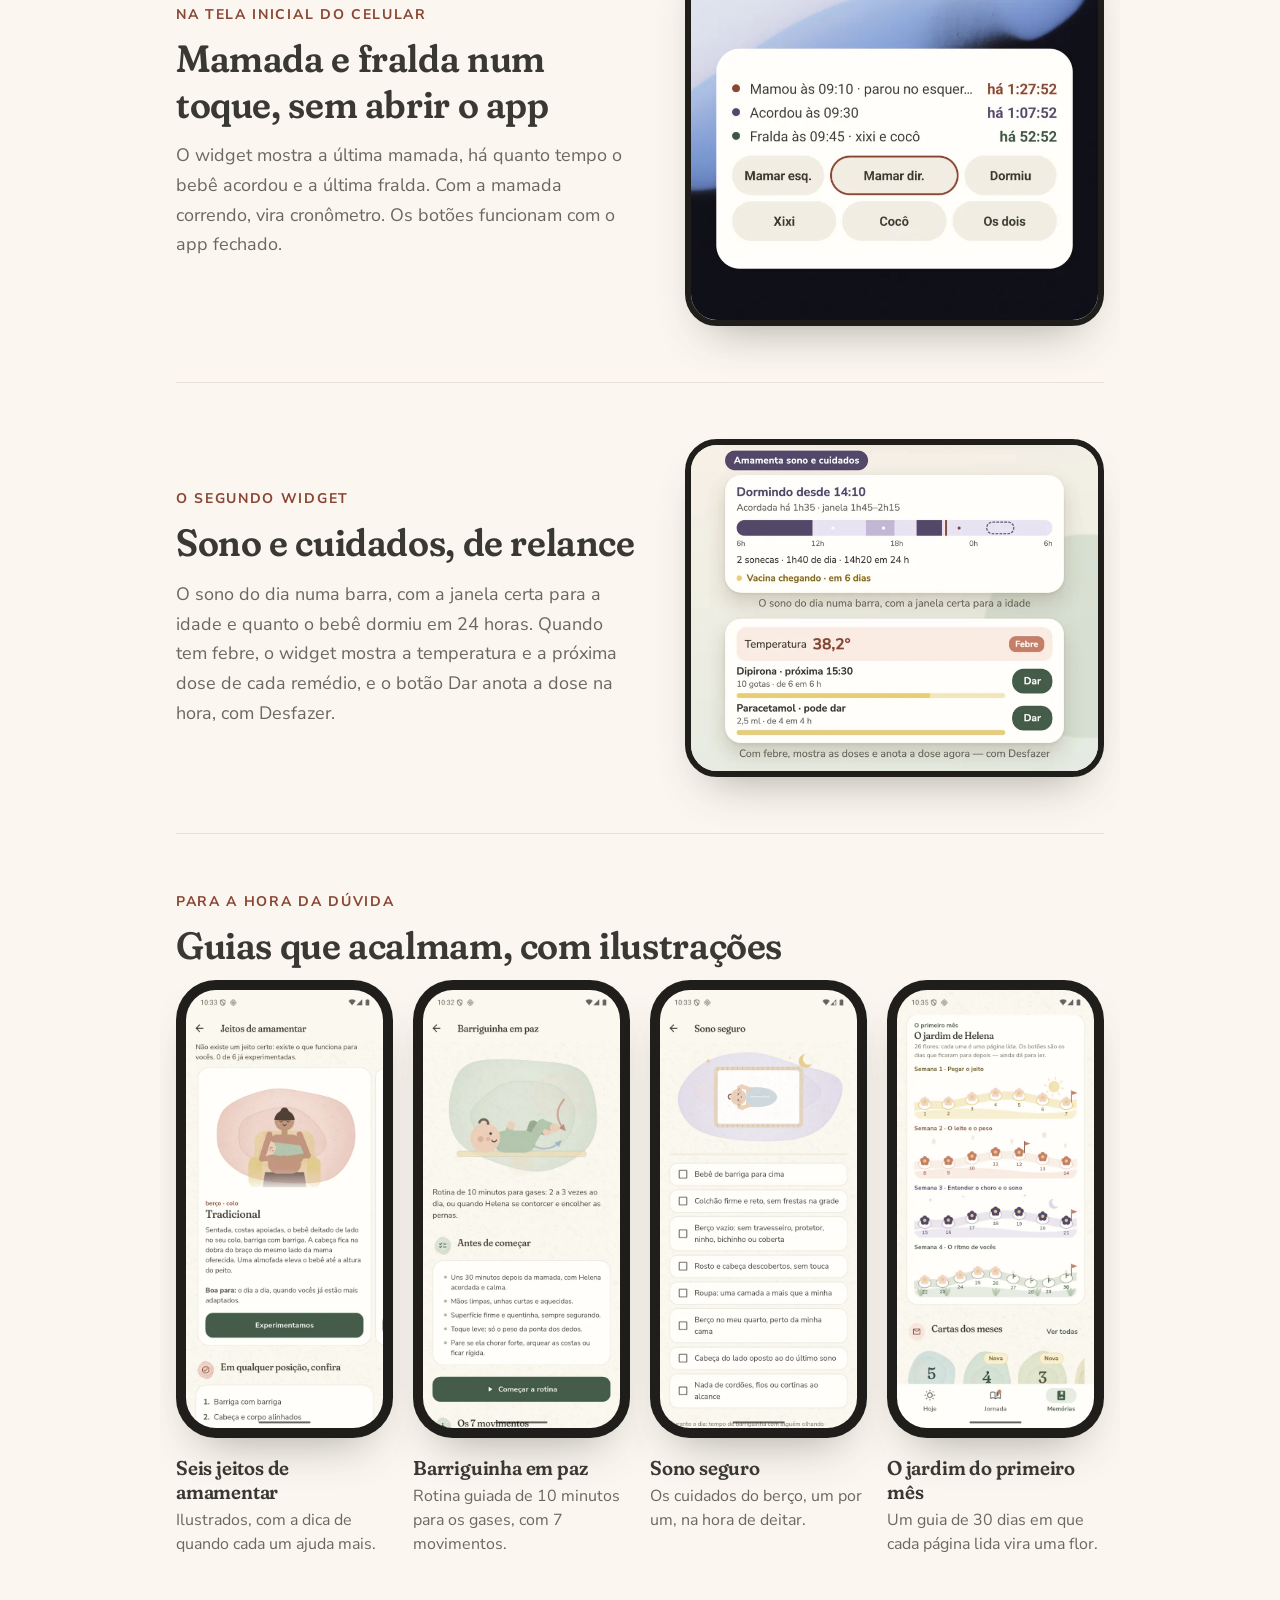
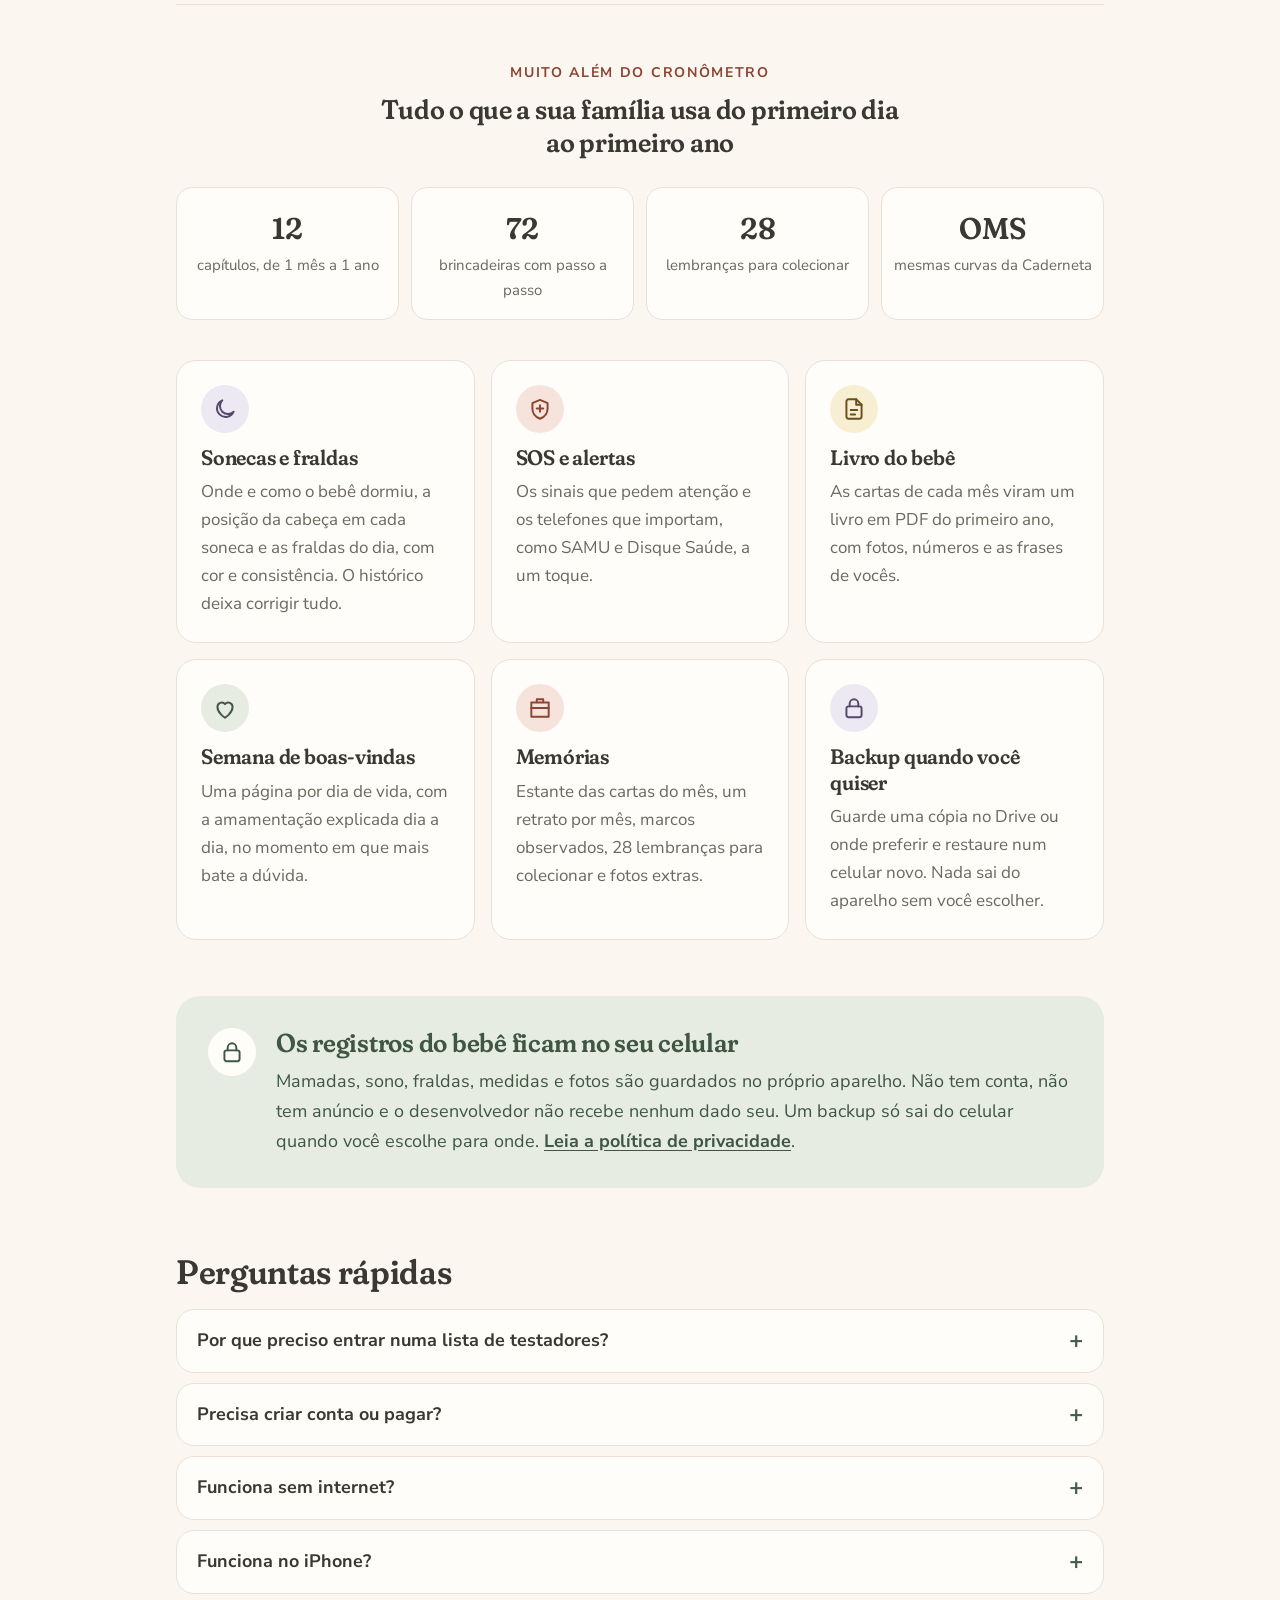
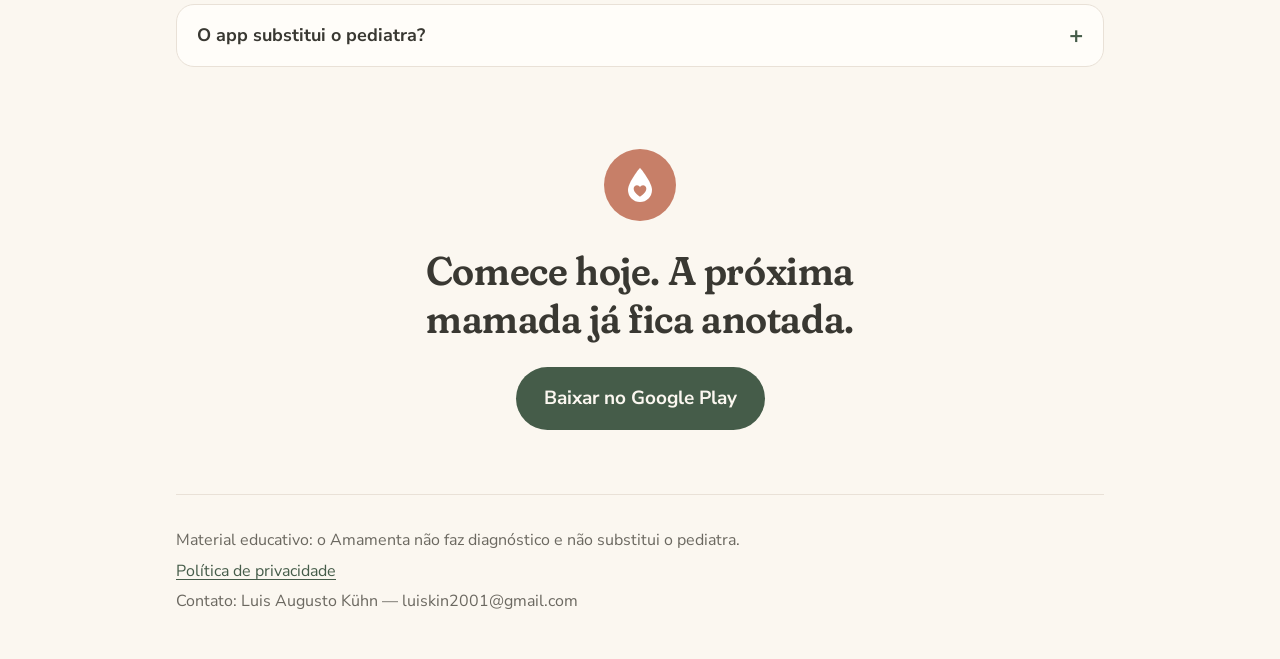
==== commit d2214fbe: "Site e e-mail: widget Sono e cuidados Co-Authored-By: Claude Opus 5.5 <noreply@anthropic.com>" ====
--- a/site/index.html
+++ b/site/index.html
@@ -180,6 +180,17 @@
       </div>
       <figure class="widget">
         <img src="telas/widget.webp" width="720" height="667" loading="lazy" alt="Widget do Amamenta na tela inicial com a última mamada, a última soneca, a última fralda e os botões Mamar esquerdo, Mamar direito, Dormiu, Xixi, Cocô e Os dois">
+      </figure>
+    </section>
+
+    <section class="widget-secao">
+      <div>
+        <p class="sobretitulo">O segundo widget</p>
+        <h2>Sono e cuidados, de relance</h2>
+        <p>O sono do dia numa barra, com a janela certa para a idade e quanto o bebê dormiu em 24 horas. Quando tem febre, o widget mostra a temperatura e a próxima dose de cada remédio, e o botão Dar anota a dose na hora, com Desfazer.</p>
+      </div>
+      <figure class="widget">
+        <img src="telas/widget-sono.webp" width="720" height="576" loading="lazy" alt="Widget Amamenta sono e cuidados com o bebê dormindo desde 14:10, a barra do sono do dia, a temperatura de 38,2 graus e as próximas doses de dipirona e paracetamol com o botão Dar">
       </figure>
     </section>
 
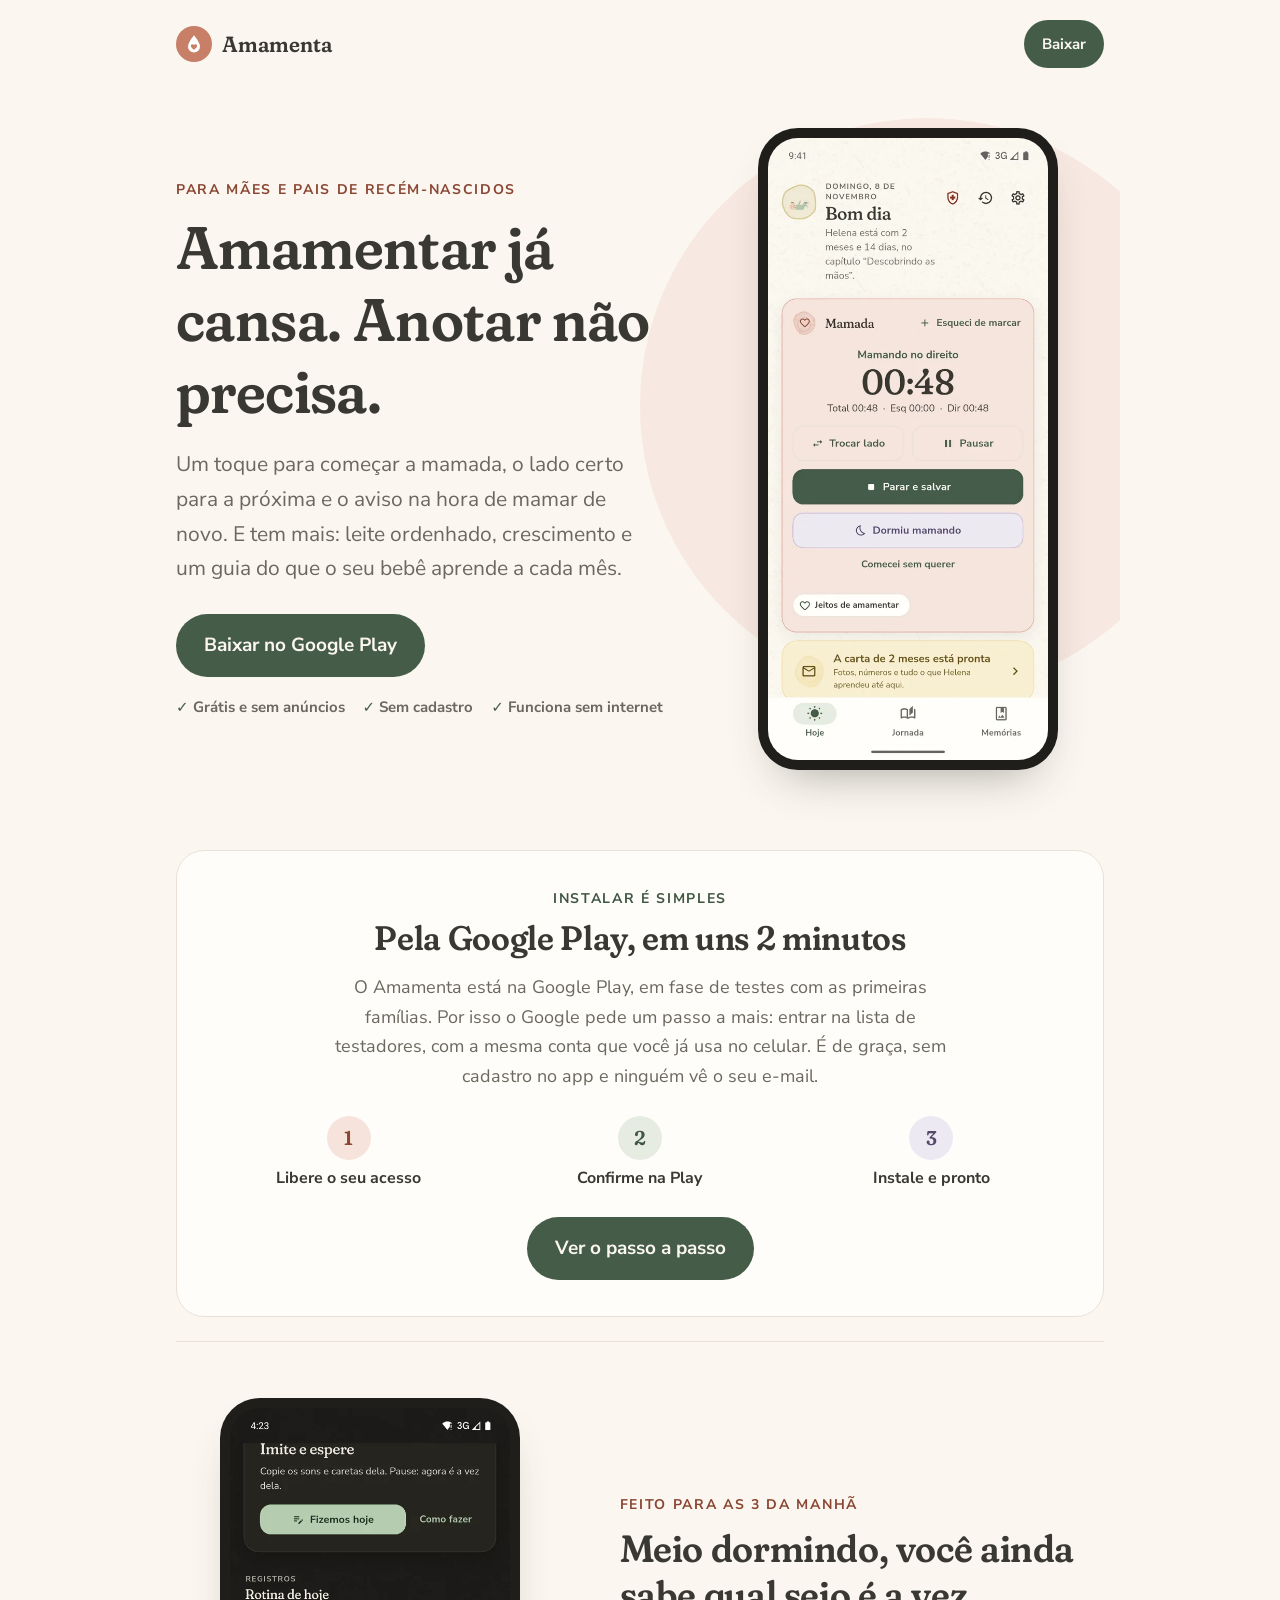
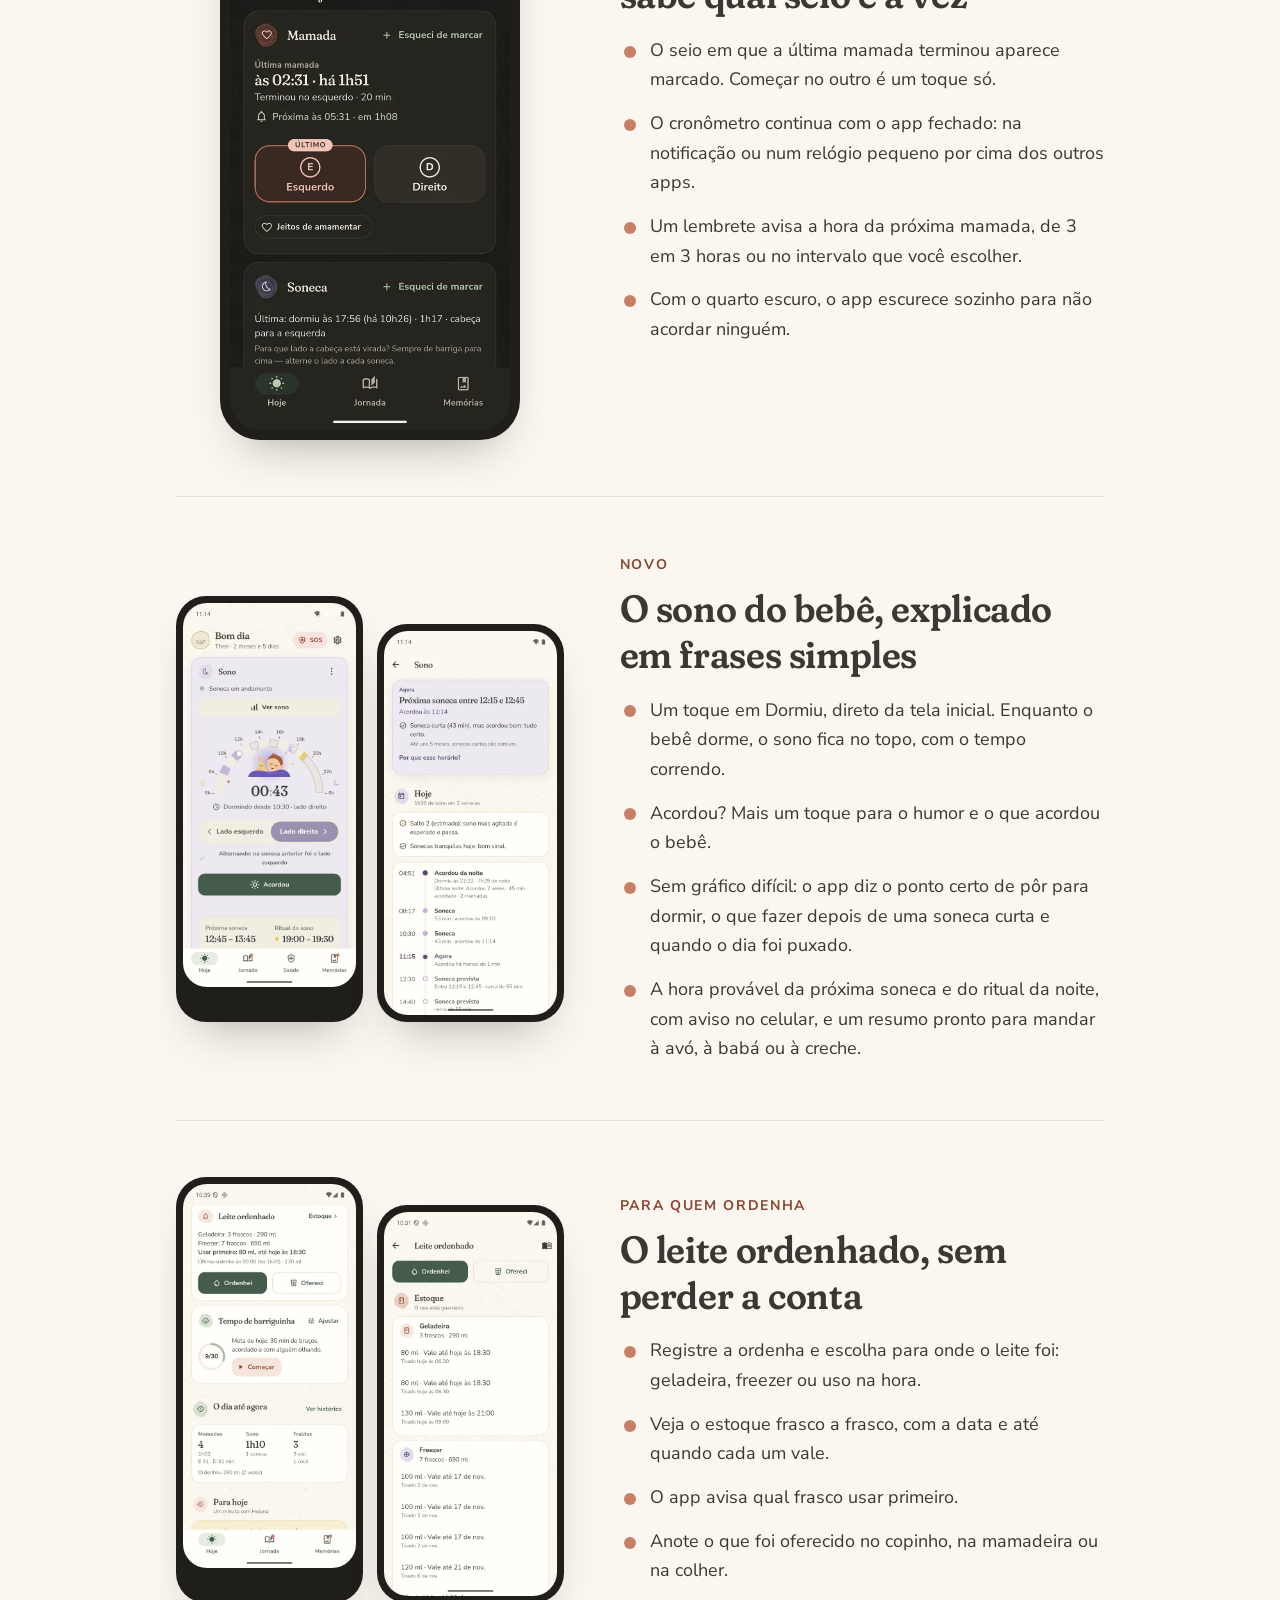
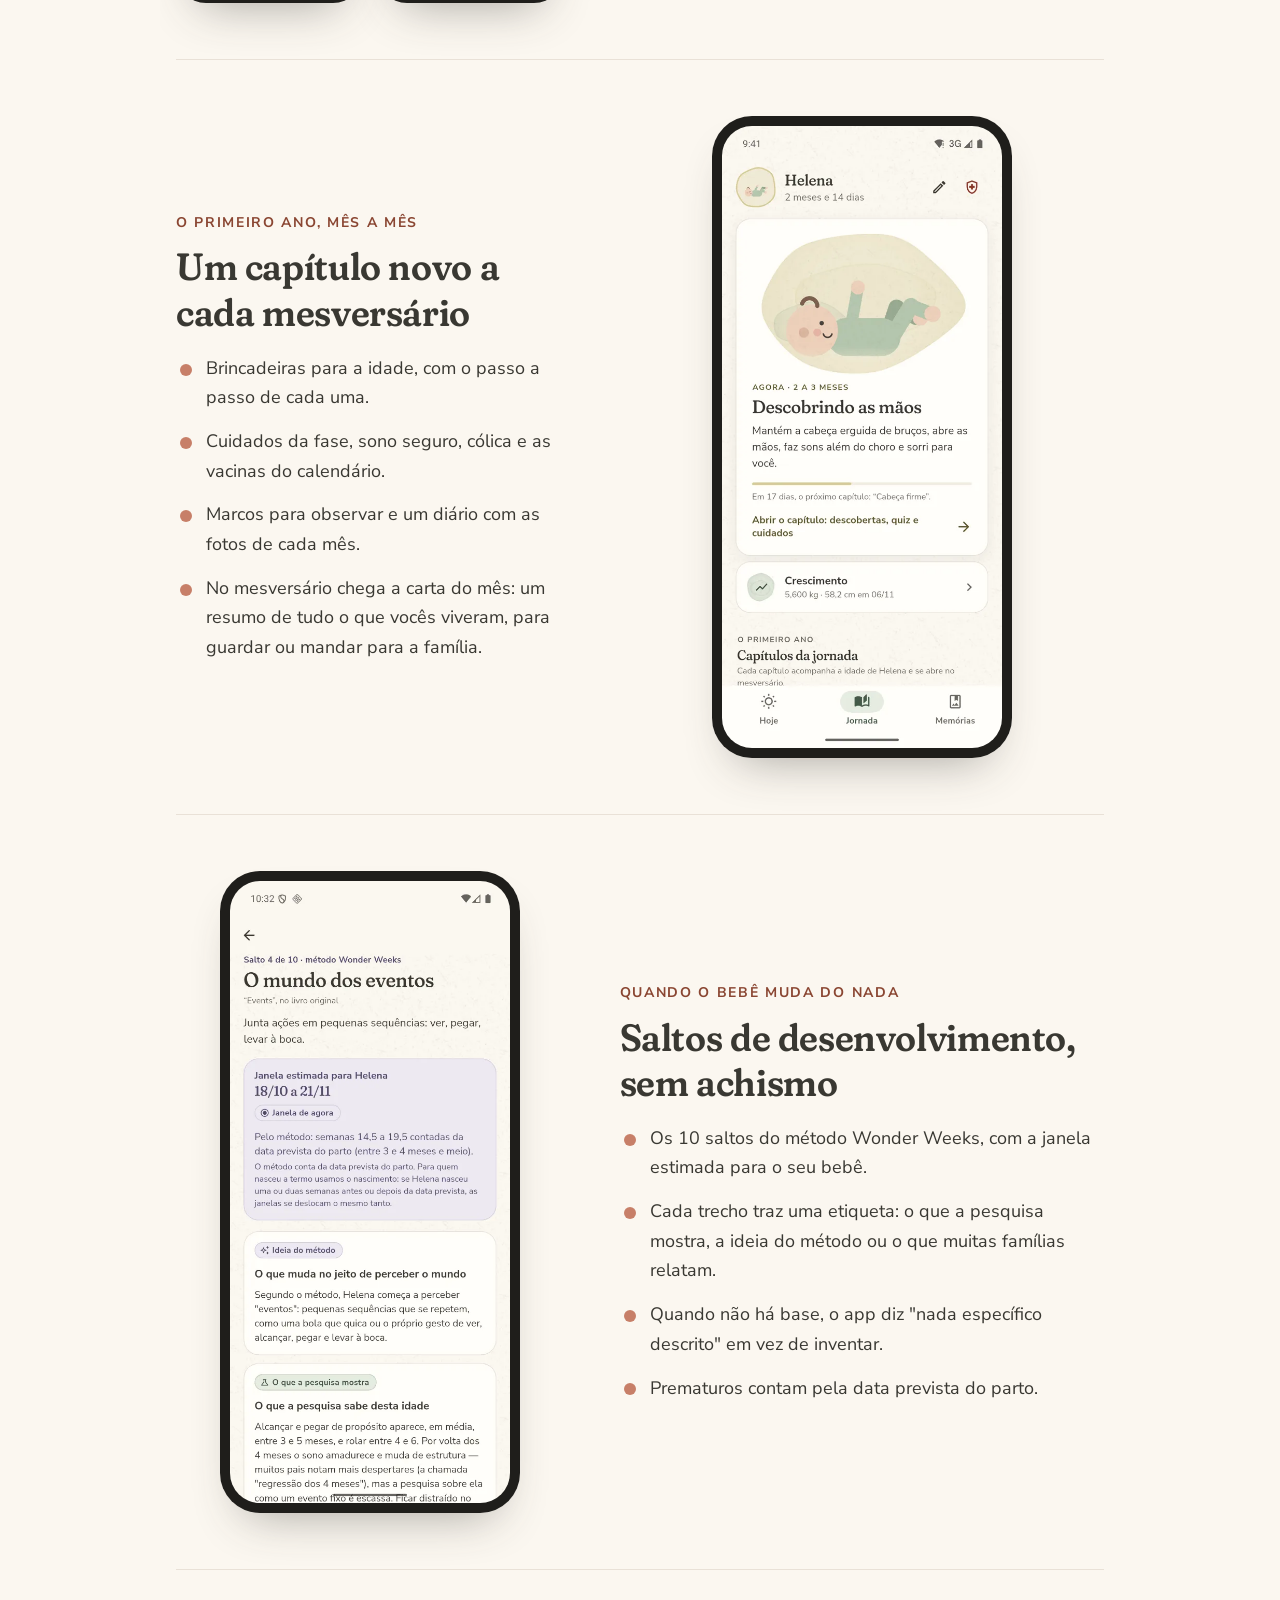
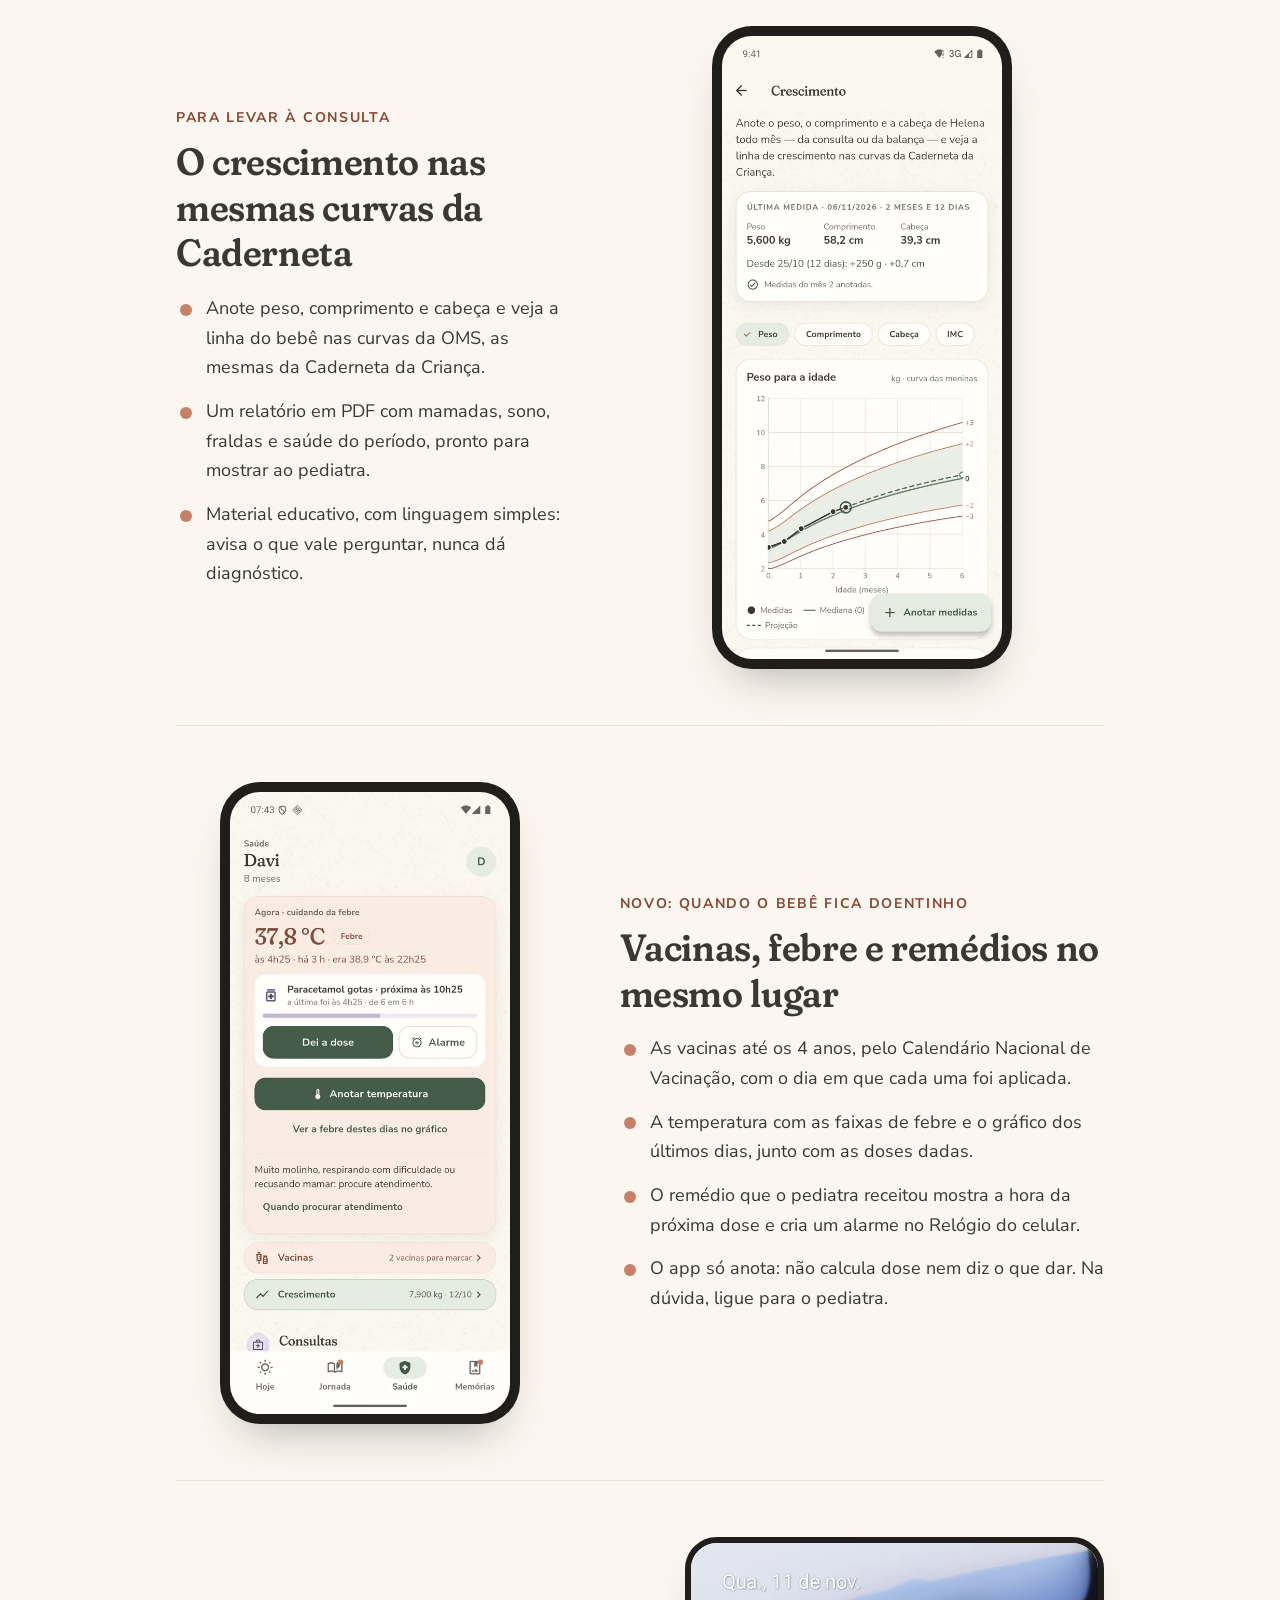
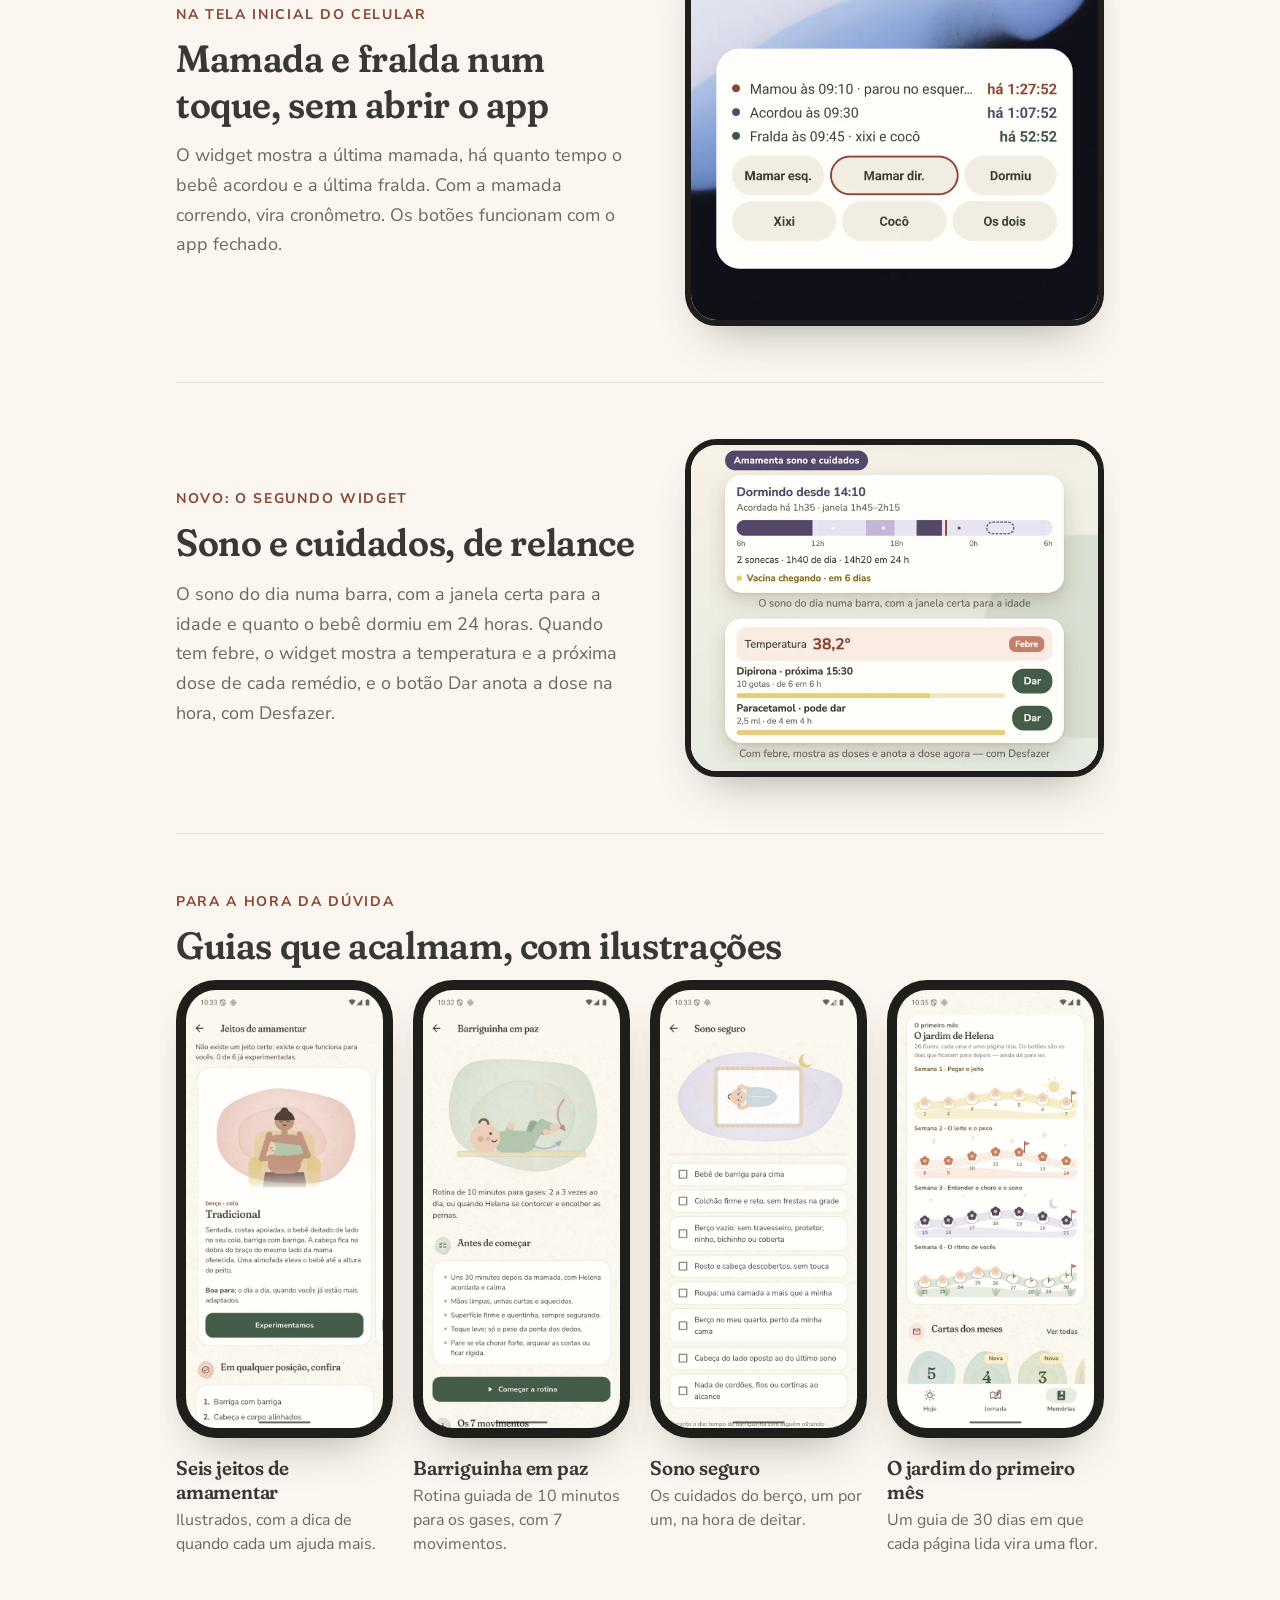
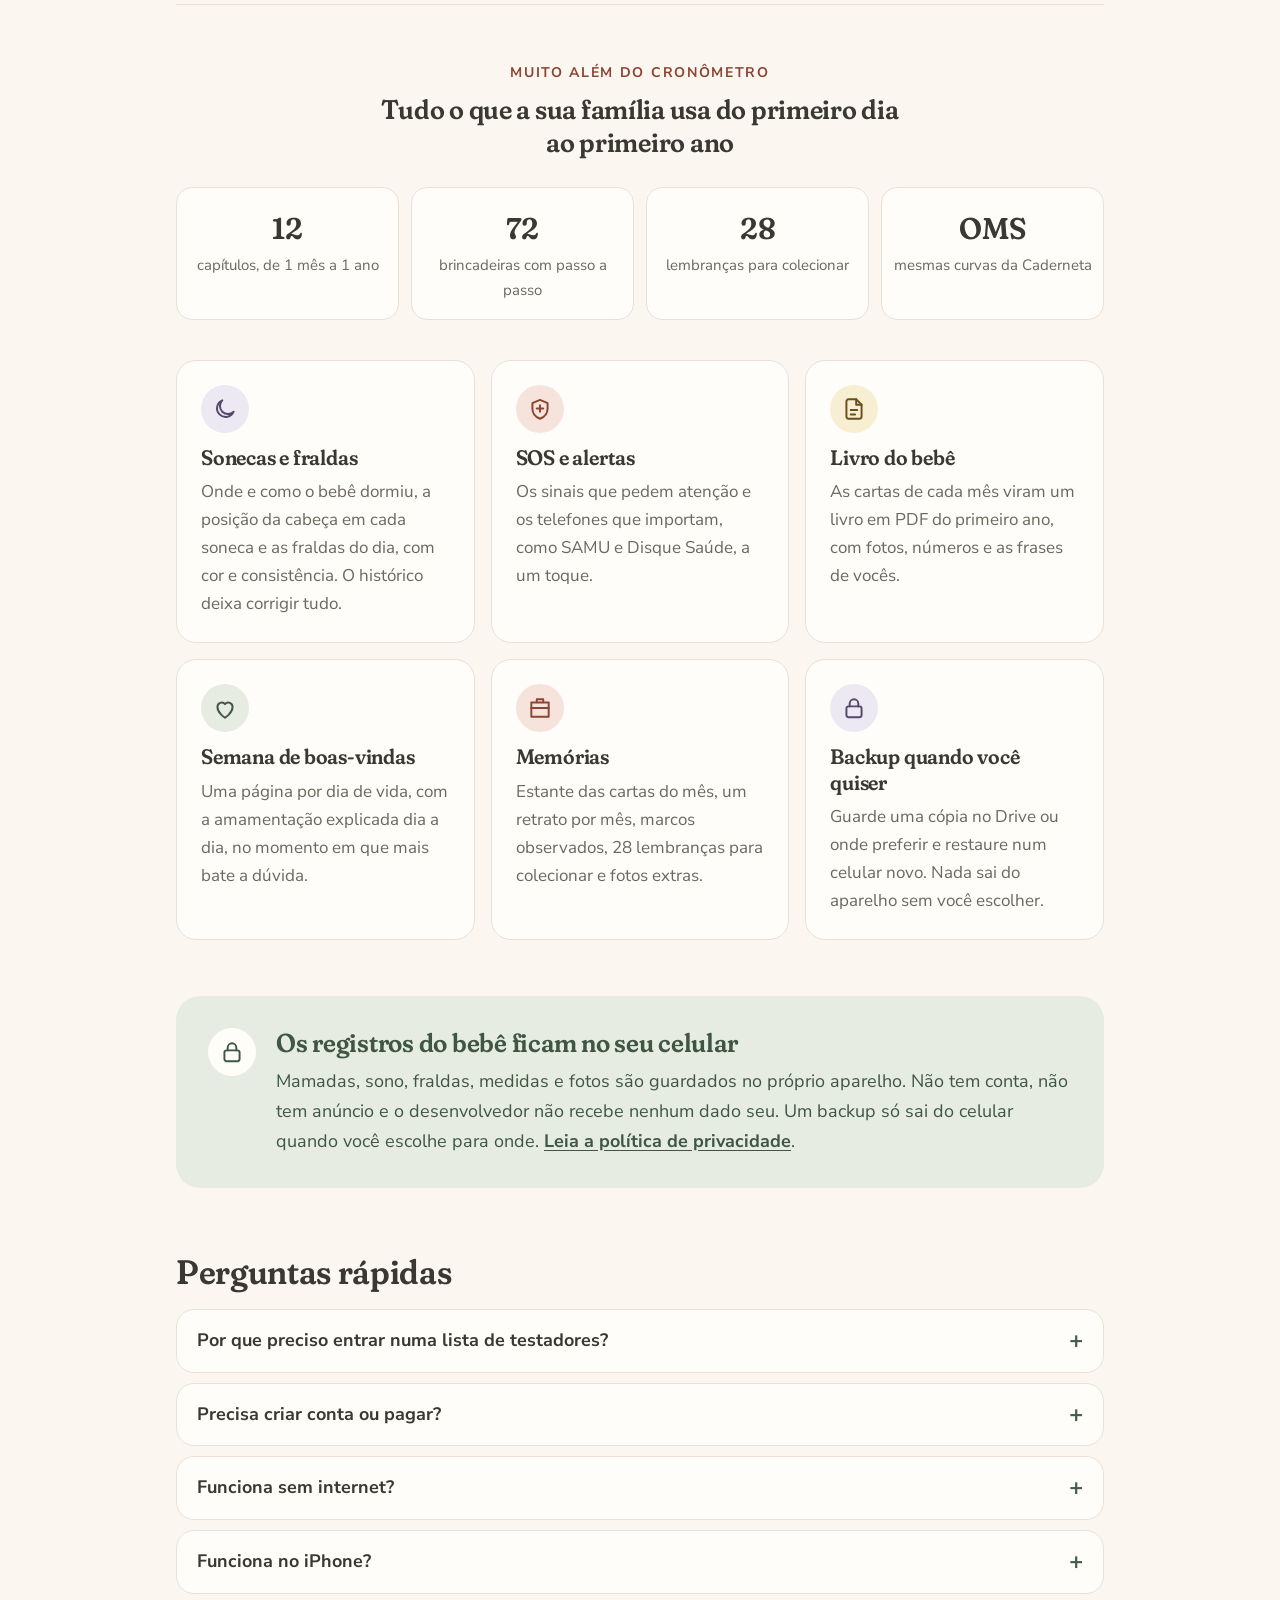
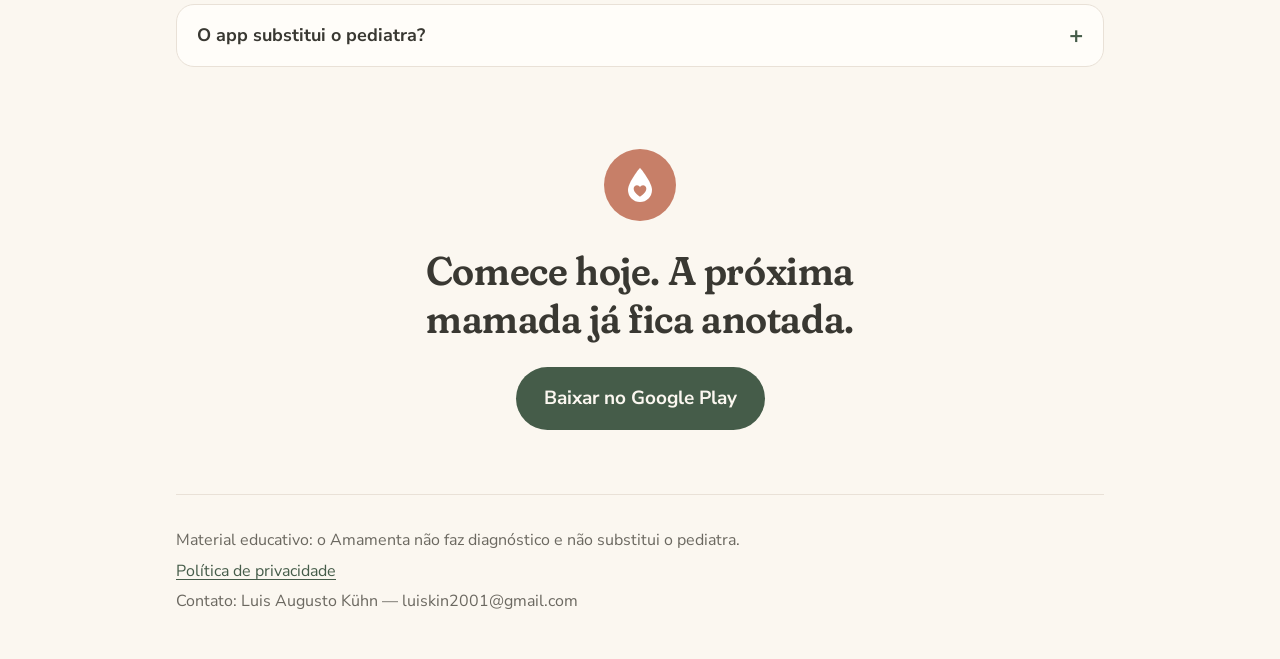
==== commit 4f5345a3: "Site e e-mail: aba Saúde marcada como novidade da 1.3.0 Co-Authored-By: Claude Opus 5.5 <noreply@ant" ====
--- a/site/index.html
+++ b/site/index.html
@@ -161,7 +161,7 @@
         <img src="telas/saude.webp" width="540" height="1200" loading="lazy" alt="Aba Saúde do Amamenta com a febre do bebê, a hora da próxima dose do paracetamol e os botões Dei a dose e Alarme">
       </figure>
       <div>
-        <p class="sobretitulo">Quando o bebê fica doentinho</p>
+        <p class="sobretitulo">Novo: quando o bebê fica doentinho</p>
         <h2>Vacinas, febre e remédios no mesmo lugar</h2>
         <ul class="beneficios">
           <li>As vacinas até os 4 anos, pelo Calendário Nacional de Vacinação, com o dia em que cada uma foi aplicada.</li>
@@ -185,7 +185,7 @@
 
     <section class="widget-secao">
       <div>
-        <p class="sobretitulo">O segundo widget</p>
+        <p class="sobretitulo">Novo: o segundo widget</p>
         <h2>Sono e cuidados, de relance</h2>
         <p>O sono do dia numa barra, com a janela certa para a idade e quanto o bebê dormiu em 24 horas. Quando tem febre, o widget mostra a temperatura e a próxima dose de cada remédio, e o botão Dar anota a dose na hora, com Desfazer.</p>
       </div>
